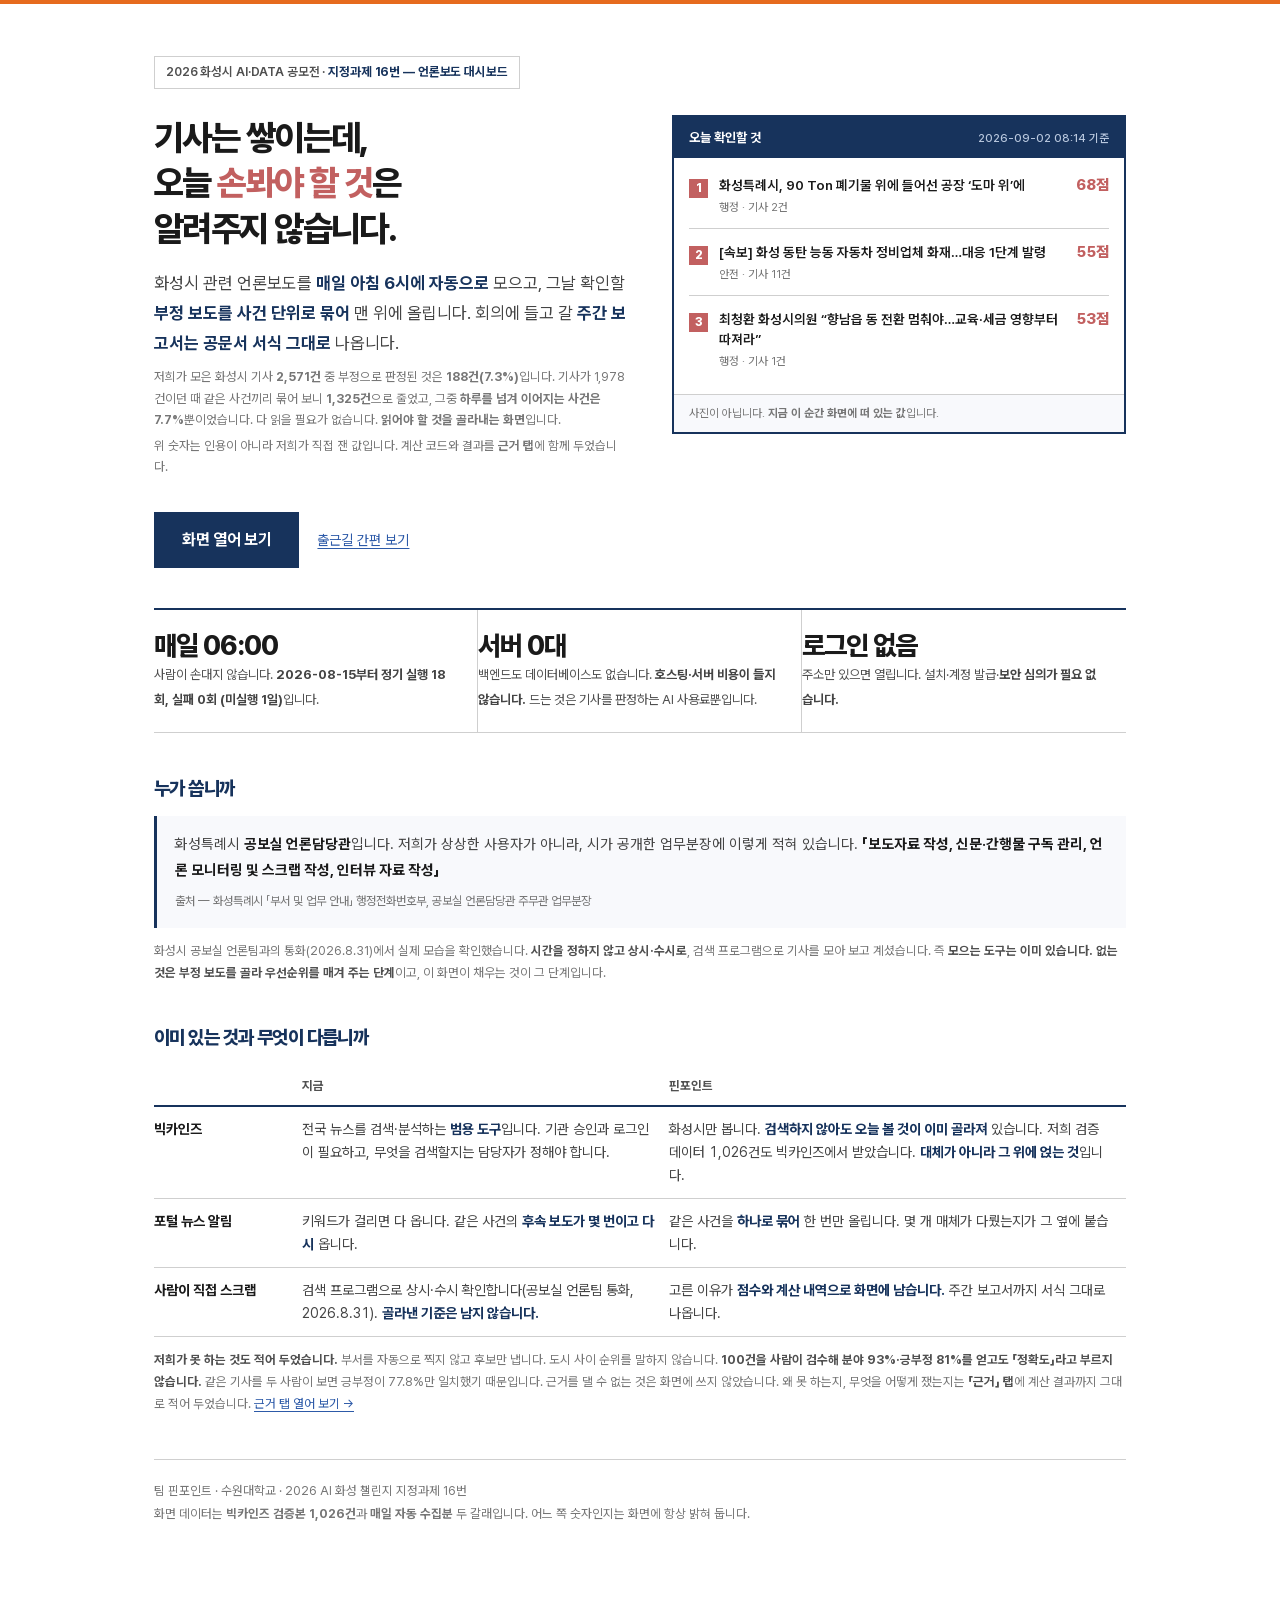
==== index.html @ 08a48162 "근거 탭 색 절에서 2차 심사 발언 인용을 뺌 — 본선 심사위원은 그 자리에 없었다 Co-Authored-By: Claude Fable 5 <noreply@anthropic.com" ====
<!DOCTYPE html>
<!-- 핀포인트 — 화성시 언론보도 대시보드: news_data.json(실데이터)을 불러와 통계 카드·차트 3종·키워드 TOP8·기간/분야 필터·검색·더보기 목록을 제공 -->
<html lang="ko">
<head>
<meta charset="UTF-8">
<meta name="viewport" content="width=device-width, initial-scale=1.0">
<meta name="description" content="화성시 관련 언론보도를 기사 제목 기준으로 AI가 분류·정리해 주요 이슈와 부정 보도 흐름을 보여주는 정책 모니터링 대시보드입니다.">
<meta property="og:type" content="website">
<meta property="og:title" content="핀포인트 — 화성시 언론보도 대시보드">
<meta property="og:description" content="화성시 언론보도를 제목 기준 AI 분류로 정리해 주요 이슈와 부정 보도 흐름을 한눈에.">
<meta property="og:locale" content="ko_KR">
<link rel="icon" href="data:image/svg+xml,%3Csvg xmlns=%27http://www.w3.org/2000/svg%27 viewBox=%270 0 100 100%27%3E%3Ctext y=%27.9em%27 font-size=%2790%27%3E%F0%9F%93%8D%3C/text%3E%3C/svg%3E">
<title>핀포인트 — 화성시 언론보도 대시보드</title>
<link rel="stylesheet" href="pretendard.min.css">
<link rel="stylesheet" href="flatpickr.min.css">
<script src="chart.umd.min.js"></script>
<script src="flatpickr.min.js"></script>
<script src="flatpickr-ko.js"></script>
<style>
  :root {
    --bg: #F4F5F6;
    --text: #1a1a1a;
    --surface: #ffffff;
    --border: #e3e8f0;
    --title: #17335c;
    --accent: #2d5aa8;
    --accent-bg: #eef3fb;
    --accent-hover: #dce7f7;
    --muted: #7a8599;
    --muted2: #9aa4b5;
    --chip-text: #4a5568;
    --chip-active-bg: #17335c;
    --summary-bg: #f8f9fc;
    --summary-text: #4a5568;
    --input-border: #d5dce8;
    --neu-bg: #EDEEF0;
    --neu-text: #6C7075;
    --pos-bg: #D3E1F2;
    --pos-text: #21507F;
    --neg: #C26060;
    --article-title: #000000;
    --stat-value: #17335c;
    --kw-color: #17335c;
    --heat0: #EFF0F1;
    --heat1: #E7C9C9;
    --heat2: #D79E9E;
    --heat3: #C26060;
    --heat4: #9E4141;
    --band-pos: #7FA5D0;
    --band-neu: #C9CDD2;
    --heat-late: #B9846F;
    --badge-bg: #E7ECF3;
    --badge-color: #17335c;
    --cat-bg: #EDEFF2;
    --cat-color: #3A4453;
    --ai-color: #17335c;
  }
  body.dark .article .senti { font-weight: 500; }
  body.dark {
    --bg: #1a1a1a;
    --text: #e4e4e4;
    --surface: #262626;
    --border: #333333;
    --title: #c8c8c8;
    --accent: #6b9de8;
    --accent-bg: #1a2540;
    --accent-hover: #1e2d4d;
    --muted: #888888;
    --muted2: #888888;
    --chip-text: #a0a0a0;
    --chip-active-bg: #4E6C90;
    --summary-bg: #161616;
    --summary-text: #a8a8a8;
    --input-border: #333333;
    --neu-bg: #4A4E52;
    --neu-text: #D6D9DC;
    --pos-bg: #3E6089;
    --pos-text: #e2e2e2;
    --neg: #A85F5F;
    --article-title: #b8b8b8;
    --heat0: #2F3236;
    --heat1: #5A3A3A;
    --heat2: #7A4A4A;
    --heat3: #915454;
    --heat4: #B06666;
    --band-pos: #4E6C90;
    --band-neu: #3F444A;
    --heat-late: #8A6355;
    --stat-value: #e4e4e4;
    --kw-color: #9DB8DD;
    --badge-bg: #2B3A4E;
    --badge-color: #d4d4d4;
    --cat-bg: #333A44;
    --cat-color: #d4d4d4;
    --ai-color: #9DB8DD;
  }

  * { margin: 0; padding: 0; box-sizing: border-box; }
  body { font-family: 'Pretendard', 'Malgun Gothic', sans-serif; background: var(--bg); color: var(--text); }

  header { background: var(--surface); border-bottom: 1px solid var(--border); padding: 14px 24px; display: flex; align-items: center; gap: 12px; flex-wrap: wrap; }
  header h1 { font-size: 18px; color: var(--title); }
  header h1 .pin { color: #e5484d; }
  header .badge { font-size: 11px; background: var(--badge-bg); color: var(--badge-color); padding: 3px 10px; border-radius: 999px; font-weight: 600; }
  header .period { font-size: 12px; color: var(--muted); }

  .wrap { max-width: 1100px; margin: 0 auto; padding: 20px 16px 40px; }

  .period-bar { display: flex; gap: 8px; align-items: flex-start; margin-bottom: 14px; }
  .period-bar .label { font-size: 14px; color: var(--muted); font-weight: 600; padding-top: 7px; }
  .date-range-wrap { display: none; align-items: center; gap: 6px; }
  .date-input { padding: 5px 10px; border: 1px solid var(--input-border); border-radius: 3px; font-size: 12px; background: var(--surface); color: var(--text); outline: none; cursor: pointer; }
  .date-input:focus { border-color: var(--accent); }
  .date-sep { font-size: 12px; color: var(--muted); }
  .period-chips-col { display: flex; flex-direction: column; gap: 6px; }
  .period-chips-row { display: flex; gap: 8px; align-items: center; flex-wrap: wrap; }
  .data-range-note { font-size: 13px; color: var(--muted); margin-bottom: 8px; }
  .data-range-note strong { color: var(--text); font-weight: 700; font-size: 14px; }

  .stats { display: grid; grid-template-columns: repeat(4, 1fr); gap: 12px; margin-bottom: 16px; }
  .stat { background: var(--surface); border: 1px solid var(--border); border-radius: 3px; padding: 14px 16px; }
  /* 기사 수가 매일 늘어난다. 고정폭이 아니면 값이 바뀔 때마다 자리가 미세하게 흔들린다. */
  .stat .value, .todo-score, .count, .todo-meta, .article .date, .kwbar-row,
  .today-time, .ai-brief-time, .mnav .lb, .trust-item {
    font-variant-numeric: tabular-nums; font-feature-settings: "tnum" 1; }
  .stat .label { font-size: 13px; color: var(--muted); margin-bottom: 4px; font-weight: 700; }
  /* 한글 글리프는 줄 상자 안에서 위쪽에 앉는다. 상자를 글자 크기에 맞추고
     아래로 조금 내려 눈에 가운데로 보이게 한다. */
  /* 숫자(34px)와 글자(30px)가 섞여 있어도 아래 줄이 같은 높이에 오도록
     값이 놓이는 자리의 높이를 고정하고 그 안에서 가운데에 둔다. */
  .stat .value { font-size: 34px; font-weight: 800; color: var(--stat-value); letter-spacing: -0.02em;
    line-height: 1; height: 42px; display: flex; align-items: center; }
  /* 글자 값은 숫자보다 조금 작게 둔다. 가장 긴 이름("문화·관광")이 좁은 화면에서 넘치지 않는 최대가 30px이다. */
  .stat .value.word { font-size: 30px; white-space: nowrap; }
  .stat .value.neg { color: var(--neg); }
  .stat .sub { font-size: 12px; color: var(--muted2); margin-top: 2px; }

  /* 두 칸으로 두면 차트가 넓어지고, 카드가 억지로 늘어나 생기던 빈 공간도 줄어든다. */
  .charts { display: grid; grid-template-columns: 1.35fr 1fr; gap: 12px; margin-bottom: 16px; }
  /* 분야별 부정 보도 흐름 — 한 화면에서 분야끼리 견주려고 격자로 그린다.
     선으로 그리면 부정이 0인 주가 많은 분야는 바닥에 붙은 직선이 되어 읽히지 않는다. */
  .heat-head { display: flex; align-items: baseline; gap: 10px; flex-wrap: wrap; margin-bottom: 11px; }
  .heat-sub { font-size: 11.5px; color: var(--muted); }
  .heat-wrap { overflow-x: auto; }
  .heat { display: table; border-spacing: 2px; min-width: 100%; }
  .heat .hr { display: table-row; }
  .heat .hc { display: table-cell; vertical-align: middle; }
  .heat .hname { width: 62px; font-size: 12px; font-weight: 700; color: var(--article-title);
    white-space: nowrap; padding-right: 4px; }
  .heat .hcell { width: 23px; height: 22px; border-radius: 3px; background: var(--heat0);
    text-align: center; font-size: 10px; font-weight: 700; color: #fff; line-height: 22px; }
  .heat .hcell.zero { background: var(--heat0); opacity: .55; }
  /* 오른쪽 숫자가 어느 구간을 말하는지 보이도록 최근 4주에 테두리를 준다 */
  .heat .hcell.late { box-shadow: inset 0 0 0 1.5px var(--heat-late); }
  .heat .hwk { font-size: 9.5px; color: var(--muted2); text-align: center; height: 15px; line-height: 15px;
    white-space: nowrap; }
  .heat .hwk.late { color: var(--neg); font-weight: 700; }
  /* 다른 시와 견주기 — 우리 시를 진하게, 나머지는 물러나게 */
  .bench .brow { display: flex; align-items: center; gap: 10px; padding: 6px 8px;
    border-radius: 2px; }
  .bench .bname { width: 56px; flex-shrink: 0; font-size: 12.5px; color: var(--muted);
    white-space: nowrap; }
  .bench .btrack { position: relative; flex: 1; min-width: 0; height: 17px; border-radius: 999px;
    background: var(--summary-bg); border: 1px solid var(--border); overflow: hidden; }
  /* span은 인라인이라 폭을 무시한다. 반드시 블록으로 둬야 막대가 그려진다. */
  /* 참값이 있을 만한 범위. 매일 갱신하면 값이 튀는데 그 폭을 감추지 않고 그린다.
     통계 그림에서 쓰는 오차 막대 방식이다. 값은 막대로, 범위는 가로선과 양끝 눈금으로. */
  .bench .bci { position: absolute; top: 50%; height: 1.5px; z-index: 2;
    background: var(--title); opacity: .55; transform: translateY(-50%); }
  .bench .bci::before, .bench .bci::after {
    content: ""; position: absolute; top: -4px; width: 1.5px; height: 9px;
    background: var(--title); opacity: 1;
  }
  .bench .bci::before { left: 0; }
  .bench .bci::after { right: 0; }
  .bench .brow.us .bci { background: var(--title); opacity: .7; }
  .bench .bfill { display: block; height: 100%; min-width: 3px; position: relative;
    background: var(--band-neu); border-radius: 999px; }
  .bench .bval { width: 78px; flex-shrink: 0; text-align: right; font-size: 12.5px;
    color: var(--muted); font-variant-numeric: tabular-nums; }
  .bench .bval b { font-size: 15px; color: var(--article-title); }
  .bench .bnum { font-size: 11px; color: var(--muted2); }

  .bench .brow.us { background: var(--summary-bg); }
  .bench .brow.us .bname { color: var(--article-title); font-weight: 800; }
  .bench .brow.us .bval b { font-size: 16px; }
  .bench .brow.us.good .btrack { border-color: var(--chip-active-bg); }
  .bench .brow.us.bad .btrack { border-color: var(--neg); }
  /* 좋고 나쁨은 색이 스스로 정한다. 평균보다 낮으면 남색, 높으면 붉게. */
  .bench .brow.us.good .bfill { background: var(--chip-active-bg); }
  .bench .brow.us.good .bval b { color: var(--chip-active-bg); }
  .bench .brow.us.bad .bfill { background: var(--neg); }
  .bench .brow.us.bad .bval b { color: var(--neg); }

  /* 나머지 시 평균 — 어디에 서 있는지 한눈에 보이게 */
  .bench .avgline { position: absolute; top: -3px; bottom: -3px; width: 0;
    border-left: 1.5px dashed var(--muted2); }
  .bench .avgnote { display: flex; align-items: center; gap: 6px; margin-top: 8px;
    font-size: 11px; color: var(--muted2); }
  .bench .avgnote i { width: 15px; border-top: 1.5px dashed var(--muted2); display: inline-block; }


  .report-btn { border: 1px solid var(--border); background: var(--surface);
    color: var(--muted); cursor: pointer; text-decoration: none; }
  .report-btn:hover { border-color: var(--chip-active-bg); color: var(--article-title); }

  .heat .hbar { padding-left: 12px; width: 74px; }
  .heat .hbar .bt { height: 9px; border-radius: 999px; background: var(--summary-bg);
    border: 1px solid var(--border); overflow: hidden; }
  .heat .hbar .bf { height: 100%; background: var(--neg); }
  .heat .hnum { padding-left: 7px; white-space: nowrap; font-size: 12px; font-weight: 800;
    color: var(--article-title); }
  .heat .htrend { padding-left: 8px; white-space: nowrap; font-size: 11px; color: var(--muted); }
  .heat .htrend .up { color: var(--neg); font-weight: 700; }
  .heat .htrend .down { color: var(--chip-active-bg); font-weight: 700; }
  .heat .hr.top .hname { color: var(--neg); }
  /* 이미 카드 안이라 띠가 없어도 구분된다. 강조는 아껴 써야 강조로 읽힌다. */
  .heat-lead { background: var(--summary-bg); border-radius: 3px;
    padding: 9px 13px; margin-bottom: 12px; font-size: 13px; line-height: 1.6; color: var(--summary-text); }
  .heat-lead b { color: var(--neg); font-weight: 800; }
  .heat-scope { display: flex; gap: 5px; margin-left: auto; }
  .heat-nav { display: flex; align-items: center; gap: 8px; margin-bottom: 9px; font-size: 11.5px; color: var(--muted); }
  .heat-nav button { width: 24px; height: 22px; border: 1px solid var(--input-border); border-radius: 2px;
    background: var(--surface); color: var(--cat-color); cursor: pointer; font-size: 11px;
    font-family: inherit; padding: 0; }
  .heat-nav button:disabled { opacity: .35; cursor: default; }
  .heat-nav .lb { font-weight: 700; color: var(--article-title); }
  .heat-lead .ok { color: var(--chip-active-bg); font-weight: 800; }
  .heat-legend { display: flex; align-items: center; gap: 6px; margin-top: 10px; font-size: 11px; color: var(--muted); }
  .heat-legend .lg { width: 18px; height: 13px; border-radius: 3px; }
  @media (max-width: 640px) {
    .heat .hname { width: 54px; font-size: 11.5px; }
    .heat .hcell { width: 18px; height: 19px; line-height: 19px; }
    /* 좁은 화면에서는 표가 눌려 막대가 3px로 짜부라진다.
       옆의 "36건 · 25건 늘어남"이 같은 정보를 이미 말하므로 막대를 뺀다. */
    .heat .hbar { display: none; }
    .heat .hnum { padding-left: 10px; }
  }
  .card { background: var(--surface); border: 1px solid var(--border); border-radius: 3px; padding: 14px 16px; }
  .card h3 { font-size: 15px; color: var(--article-title); margin-bottom: 10px; font-weight: 600; }
  .chart-box { position: relative; height: 180px; }
  /* 카드 높이가 서로 맞춰지면서 남는 공간이 생긴다. 차트가 그 공간을 채우게 한다. */
  .charts > .card { display: flex; flex-direction: column; }
  /* 높이를 auto+flex로 두면 캔버스가 자기 높이로 카드를 다시 밀어올려,
     각주를 여닫을 때마다 차트가 조금씩 자라는 되먹임이 생겼다. 높이를 못박아 고리를 끊는다. */
  .charts > .card .chart-box { flex: none; height: 240px; }
  /* 두 출처를 섞어 보여주지 않기 위한 안내와 전환 버튼 */
  .chart-note { margin-top: 9px; font-size: 11.5px; line-height: 1.5; color: var(--muted); }
  /* 그래프를 보면서 바로 분야를 고를 수 있어야 한다.
     맨 아래 필터까지 내려갔다 올라오는 왕복을 없앤다. */
  .cat-pick { display: flex; gap: 5px; flex-wrap: wrap; margin-top: 11px; }
  .cat-pick span { font-size: 11.5px; font-weight: 600; padding: 4px 10px; border-radius: 999px;
    cursor: pointer; background: var(--cat-bg); color: var(--cat-color); }
  .cat-pick span:hover { filter: brightness(.96); }
  .cat-pick span.on { background: var(--chip-active-bg); color: #fff; }
  @media (max-width: 640px) { .cat-pick span { padding: 8px 13px; font-size: 12.5px; } }
  .src-user { opacity: .92; }
  /* 출근길에 휴대폰으로 3건만 보는 화면으로 넘어가는 링크 */
  .simple-link { font-size: 12.5px; font-weight: 600; color: var(--chip-text);
    background: var(--surface); border: 1px solid var(--input-border); border-radius: 3px;
    padding: 6px 11px; text-decoration: none; margin-right: 7px; white-space: nowrap; }
  .simple-link:hover { background: var(--accent-bg); }
  .chart-head { display: flex; align-items: center; gap: 8px; margin-bottom: 10px; }
  .scope { margin-left: auto; display: flex; gap: 4px; }
  .scope-btn { font-size: 11px; padding: 3px 9px; border-radius: 999px; cursor: pointer;
    border: 1px solid var(--border); background: none; color: var(--muted); font-weight: 600; }
  .scope-btn:hover { background: var(--summary-bg); }
  .scope-btn.on { background: var(--chip-active-bg); color: #fff; border-color: var(--chip-active-bg); }

  .keywords { margin-bottom: 16px; }
  .kw-list { display: flex; gap: 8px; flex-wrap: wrap; }
  .kw { background: var(--cat-bg); color: var(--cat-color); font-size: 12px; padding: 4px 12px; border-radius: 999px; font-weight: 600; cursor: pointer; }
  .kw:hover { background: var(--accent-hover); }
  .kw b { color: var(--cat-color); }
  .kw.on { background: var(--chip-active-bg); color: #fff; }
  .kw.on b { color: #fff; }

  /* 키워드 상세 — 클릭한 키워드의 추이·해설·분포를 펼쳐 보여준다 */
  .kwpanel { margin-top: 14px; border-top: 1px solid var(--border); padding-top: 14px; }
  .kwpanel-head { display: flex; align-items: baseline; gap: 10px; flex-wrap: wrap; margin-bottom: 10px; }
  .kwpanel-title { font-size: 16px; font-weight: 800; color: var(--stat-value); }
  .kwpanel-meta { font-size: 12px; color: var(--muted); }
  .kwpanel-close { margin-left: auto; font-size: 12px; color: var(--muted); cursor: pointer;
    border: 1px solid var(--border); border-radius: 3px; padding: 3px 10px; background: none; }
  .kwpanel-close:hover { background: var(--summary-bg); }
  .kwpanel-note { background: var(--summary-bg); border-left: 3px solid var(--chip-active-bg);
    border-radius: 3px; padding: 10px 13px; font-size: 13.5px; line-height: 1.6;
    color: var(--article-title); margin-bottom: 12px; }
  .kwpanel-note b { color: var(--stat-value); font-weight: 800; }
  .kwpanel-note .warn { color: var(--neg); font-weight: 800; }
  .kwpanel-note .src { display: block; margin-top: 5px; font-size: 11px; color: var(--muted2); font-weight: 400; }
  .kwpanel-note .tagline { display: inline-block; background: var(--chip-active-bg); color: #fff;
    font-size: 10.5px; font-weight: 700; padding: 2px 8px; border-radius: 999px; margin-bottom: 6px; }
  .kwpanel-grid { display: grid; grid-template-columns: 1fr 210px; gap: 14px; align-items: start; }
  @media (max-width: 720px) { .kwpanel-grid { grid-template-columns: 1fr; } }
  .kwpanel-chart { height: 150px; }
  /* 데이터가 쌓일수록 일별 막대가 길어져 추이를 읽기 어렵다. 달 단위로 끊어 본다. */
  .mnav { display: flex; align-items: center; justify-content: center; gap: 10px; margin-bottom: 4px; }
  .mnav button { border: 1px solid var(--input-border); background: var(--surface);
    color: var(--chip-text); font-family: inherit; font-size: 13px; line-height: 1;
    width: 26px; height: 24px; border-radius: 2px; cursor: pointer; padding: 0; }
  .mnav button:hover:not(:disabled) { background: var(--accent-bg); }
  .mnav button:disabled { opacity: .3; cursor: default; }
  .mnav .lb { font-size: 12.5px; font-weight: 700; color: var(--cat-color); min-width: 84px; text-align: center; }
  .mnav .all { font-size: 11.5px; color: var(--muted2); font-weight: 500; }
  .kwbar { display: flex; flex-direction: column; gap: 7px; }
  .kwbar-row { font-size: 12px; color: var(--muted); }
  .kwbar-track { height: 8px; border-radius: 2px; background: var(--summary-bg); margin-top: 4px; overflow: hidden; }
  .kwbar-fill { height: 100%; border-radius: 2px; }

  /* 오늘 확인할 것 — 담당자가 화면을 열자마자 보는 자리 */
  .today { background: var(--surface); border: 1px solid var(--border);
    border-left: 5px solid var(--neg); border-radius: 3px; padding: 15px 18px 16px; margin-bottom: 16px; }
  .today-head { display: flex; align-items: baseline; gap: 9px; flex-wrap: wrap; margin-bottom: 11px; }
  .today-title { font-size: 16px; font-weight: 800; color: var(--article-title); }
  .today-sub { font-size: 12px; color: var(--muted); }
  .today-time { margin-left: auto; font-size: 11px; color: var(--muted2); }

  .surge { background: #FDF3F3; border: 1px solid #EBC9C9; border-radius: 3px;
    padding: 9px 13px; margin-bottom: 11px; font-size: 13px; line-height: 1.6; color: #6E2B2B; }
  body.dark .surge { background: #3A2222; border-color: #5A3636; color: #E8C4C4; }
  .surge b { color: var(--neg); font-weight: 800; }

  .todo { display: flex; gap: 11px; align-items: flex-start; padding: 10px 0;
    border-bottom: 1px solid var(--border); cursor: pointer; }
  .todo:last-child { border-bottom: none; }
  .todo:hover { background: var(--summary-bg); }
  .todo-rank { width: 22px; height: 22px; border-radius: 50%; background: var(--neg); color: #fff;
    font-size: 11.5px; font-weight: 800; display: flex; align-items: center; justify-content: center; flex-shrink: 0; margin-top: 2px; }
  .todo-body { flex: 1; min-width: 0; }
  .todo-label { font-size: 14px; font-weight: 700; color: var(--article-title); line-height: 1.45; }
  .todo-meta { display: flex; gap: 10px; flex-wrap: wrap; margin-top: 5px; font-size: 11.5px; color: var(--muted); }
  .todo-state { font-weight: 800; padding: 1px 8px; border-radius: 999px; font-size: 11px; }
  /* 상태 배지는 두 화면이 같은 색을 쓴다. 간편 화면(m.html)의 값과 같다. */
  .st-확산중, .st-신규, .st-진행중, .st-장기, .st-종결 { background: #E7ECF3; color: #17335c; }
  body.dark .st-확산중, body.dark .st-신규, body.dark .st-진행중,
  body.dark .st-장기, body.dark .st-종결 { background: #2B3646; color: #B4C4D8; }
  .todo-score { margin-left: auto; font-size: 12px; font-weight: 800; color: var(--neg); white-space: nowrap; }
  /* 동점은 같은 번호로 이미 드러난다. 색까지 다르게 할 필요가 없고 간편 화면과도 맞춘다. */
  .todo-rank.tie { background: var(--neg); }
  .score-help { margin-top: 10px; font-size: 11.5px; line-height: 1.6; color: var(--muted); }
  .score-help b { color: var(--article-title); font-weight: 700; }
  .todo-score { cursor: pointer; }
  .sw-q { display: inline-block; width: 13px; height: 13px; line-height: 13px; text-align: center;
    border-radius: 50%; background: var(--summary-bg); border: 1px solid var(--border);
    color: var(--muted); font-size: 9px; font-weight: 700; vertical-align: 1px; }
  .todo-score:hover .sw-q { background: var(--neg); border-color: var(--neg); color: #fff; }
  /* 긴 각주는 결론 한 줄만 보이고 이유는 접는다. 고지는 지우지 않되 화면을 덮지 않게 한다. */
  .note-fold { margin-top: 6px; }
  .note-fold > summary { cursor: pointer; font-weight: 700; font-size: 12px;
    color: var(--muted2); user-select: none; }
  .note-fold > summary:hover { color: var(--title); }
  /* 근거·검증은 기본으로 접어 둔다. 사용자는 합계까지만 보면 되고, 심사·확인은 펼치면 된다. */
  .sw-fold { margin-top: 8px; }
  .sw-fold > summary { cursor: pointer; font-size: 12px; font-weight: 700;
    color: var(--muted); padding: 4px 0; user-select: none; }
  .sw-fold > summary:hover { color: var(--title); }
  .score-why { margin-top: 9px; padding: 9px 12px; background: var(--summary-bg);
    border: 1px solid var(--border); border-radius: 3px; }
  .sw-row { display: flex; align-items: baseline; gap: 9px; padding: 3px 0; font-size: 11.5px; }
  .sw-n { width: 52px; flex-shrink: 0; font-weight: 700; color: var(--article-title); }
  .sw-w { flex: 1; color: var(--muted); }
  .sw-v { font-weight: 800; color: var(--stat-value); font-variant-numeric: tabular-nums; }
  .sw-tot { border-top: 1px solid var(--border); margin-top: 4px; padding-top: 6px; }
  .sw-tot .sw-v { color: var(--neg); font-size: 13px; }
  .todo-tie { margin-top: 8px; font-size: 11.5px; color: var(--muted); }
  .todo-tie b { color: var(--text); font-weight: 700; }
  .todo-detail { margin-top: 9px; padding-top: 9px; border-top: 1px dashed var(--border); }
  .todo-arts { display: flex; flex-direction: column; gap: 4px; }
  .todo-art { font-size: 12.5px; line-height: 1.5; color: var(--summary-text); }
  .todo-art .d { color: var(--muted2); margin-right: 7px; }

  /* 운영 기록·검수 정확도 — 화면에 근거를 밝힌다 */
  .trust { display: flex; gap: 9px; flex-wrap: wrap; margin-top: 12px; }
  .trust-item { background: var(--summary-bg); border: 1px solid var(--border); border-radius: 3px;
    padding: 6px 12px; font-size: 11.5px; color: var(--summary-text); }
  .trust-item b { color: var(--stat-value); font-weight: 800; }
  .todo-label .todo-open { color: inherit; text-decoration: none; }
  .todo-label .todo-open:hover { text-decoration: underline; }
  .todo-label .ext { font-size: 11px; color: var(--muted2); font-weight: 500; margin-left: 6px; }
  .todo-more { font-size: 11px; color: var(--muted2); font-weight: 500; margin-left: 6px; }

  /* 주목 이슈 — 같은 사건을 여러 매체가 보도한 것을 하나로 묶어 보여준다 */
  /* 탭 — 목적이 다른 화면을 한 줄로 세워두면 담당자가 길을 잃는다.
     탭 이름은 기능이 아니라 질문에 대한 답으로 짓는다. DESIGN.md 2절. */
  .tabs { display: flex; gap: 2px; margin: 0 0 14px; border-bottom: 2px solid var(--border);
    overflow-x: auto; scrollbar-width: none; }
  .tabs::-webkit-scrollbar { display: none; }
  .tab { flex-shrink: 0; padding: 11px 17px 10px; font-size: 14.5px; font-weight: 700;
    color: var(--muted); background: none; border: none; border-bottom: 3px solid transparent;
    margin-bottom: -2px; cursor: pointer; white-space: nowrap; font-family: inherit;
    display: flex; align-items: center; gap: 6px; }
  .tab:hover { color: var(--title); }
  /* 지금 어느 탭인지 한눈에 보여야 한다. 밑줄만으로는 약하다는 지적을 받았다.
     옅은 바탕을 깔고 밑줄을 굵혀 두 가지로 표시한다. */
  .tab.on { color: var(--chip-active-bg); border-bottom-color: var(--chip-active-bg);
    border-bottom-width: 4px; background: var(--accent-bg); }
  .tab .tab-q { font-size: 11.5px; font-weight: 400; color: var(--muted2); }
  .tab.on .tab-q { color: var(--chip-active-bg); opacity: .8; }
  .tab-alert { display: inline-block; min-width: 17px; height: 17px; line-height: 17px;
    padding: 0 5px; border-radius: 999px; background: var(--neg); color: #fff;
    font-size: 11px; font-weight: 800; text-align: center; }
  .tabpanel { display: none; }
  .tabpanel.on { display: block; }
  @media (max-width: 640px) {
    .tab { padding: 10px 12px 9px; font-size: 13.5px; }
    .tab .tab-q { display: none; }
  }

  /* 보고서 탭 — 심사에서 가장 칭찬받은 기능이 날짜 선택 옆에 숨어 있었다. 자리를 올린다. */
  .rp { background: var(--surface); border: 1px solid var(--border); border-radius: 3px;
    padding: 26px 28px; }
  .rp h3 { margin: 0 0 8px; font-size: 19px; color: var(--title); }
  .rp .rp-lead { font-size: 14.5px; line-height: 1.7; color: var(--summary-text); margin-bottom: 18px; }
  .rp .rp-go { display: inline-flex; align-items: center; gap: 9px; padding: 14px 26px;
    background: var(--chip-active-bg); color: #fff; border-radius: 3px;
    font-size: 16px; font-weight: 800; text-decoration: none; }
  .rp .rp-go:hover { filter: brightness(1.08); }
  .rp-feat { display: flex; gap: 12px; flex-wrap: wrap; margin: 18px 0 0; }
  .rp-feat div { flex: 1 1 190px; background: var(--summary-bg); border: 1px solid var(--border);
    border-radius: 3px; padding: 13px 15px; font-size: 13px; line-height: 1.6; color: var(--summary-text); }
  .rp-feat b { color: var(--title); display: block; margin-bottom: 3px; font-size: 13.5px; }

  /* 대응 연결 — 무엇이 문제인지까지만 보여주고 멈추면 결재가 안 올라간다.
     소관 후보 부서와 대응 상태를 이슈에 붙인다. */
  /* 견주기 — 결론을 맨 위에 두고 근거를 아래로 내린다.
     "우리가 몇 등인가"가 아니라 "어디를 손봐야 하나"를 답하는 화면이다. */
  .bn-head { display: flex; align-items: baseline; gap: 10px; flex-wrap: wrap; margin-bottom: 14px; }
  .bn-act { border-left: 3px solid var(--neg); background: var(--summary-bg);
    padding: 15px 18px; margin-bottom: 20px; }
  .bn-act-t { font-size: 14.5px; font-weight: 800; color: var(--title);
    letter-spacing: -0.02em; margin-bottom: 9px; }
  .bn-act-l { margin: 0; padding-left: 19px; }
  .bn-act-l li { font-size: 13.5px; line-height: 1.7; color: var(--summary-text);
    margin-bottom: 10px; }
  .bn-act-l b { color: var(--title); }
  .bn-act-l b.up { color: var(--neg); }
  .bn-act-d { font-size: 12.5px; color: var(--muted); margin-top: 3px; }
  .bn-act-d b { color: var(--summary-text); }
  .bn-act-p { font-size: 13.5px; line-height: 1.75; color: var(--summary-text); }
  .bn-act-p b { color: var(--title); }
  .bn-act-w { font-size: 12.8px; line-height: 1.75; color: var(--muted);
    margin-top: 10px; padding-top: 10px; border-top: 1px dashed var(--border); }
  .bn-act-w b { color: var(--summary-text); }
  .bn-act-n { font-size: 12px; line-height: 1.65; color: var(--muted2); margin-top: 4px; }
  .bn-act-n b { color: var(--muted); }
  .bn-s { font-size: 11.5px; color: var(--muted2); }

  .bn-sec { margin-bottom: 6px; }
  .bn-t { font-size: 12px; font-weight: 700; letter-spacing: 0.02em;
    color: var(--muted); margin-bottom: 8px; }

  .bn-more { margin-top: 16px; padding-top: 13px; border-top: 1px solid var(--border); }
  .bn-more > summary { font-size: 12.8px; font-weight: 600; color: var(--muted);
    cursor: pointer; list-style: none; }
  .bn-more > summary::-webkit-details-marker { display: none; }
  .bn-more > summary::before { content: "＋ "; color: var(--muted2); }
  .bn-more[open] > summary::before { content: "－ "; }
  .bn-more > summary:hover { color: var(--title); }

  /* 비율을 만든 기사 — 숫자 옆에 실제 기사를 둔다. */
  .bw { margin-top: 16px; padding-top: 15px; border-top: 1px solid var(--border); }
  .bw-h { display: flex; align-items: baseline; gap: 9px; flex-wrap: wrap; margin-bottom: 4px; }
  .bw-t { font-size: 14.5px; font-weight: 800; color: var(--title); }
  .bw-list { display: flex; flex-direction: column; }
  .bw-i { display: flex; align-items: baseline; gap: 9px; flex-wrap: wrap;
    padding: 8px 2px; border-bottom: 1px solid var(--border); font-size: 13px; }
  .bw-i:last-child { border-bottom: none; }
  .bw-d { font-size: 11.5px; color: var(--muted2); flex-shrink: 0; width: 62px; }
  .bw-i a { color: var(--article-title); text-decoration: none; flex: 1 1 260px; line-height: 1.5; }
  .bw-i a:hover { text-decoration: underline; }
  .bw-c { font-size: 11px; font-weight: 700; padding: 2px 8px; border-radius: 999px;
    background: var(--cat-bg); color: var(--cat-color); flex-shrink: 0; }
  .bw-p { font-size: 11px; color: var(--muted); flex-shrink: 0; }

  /* ── 분야 × 시 표 ──────────────────────────────────────
     칸이 잘아 비율이 튄다. 말할 수 있는 칸만 색을 준다. */
  .bmx { margin-top: 20px; }
  .bmx-h { display: flex; align-items: baseline; gap: 9px; flex-wrap: wrap; margin-bottom: 6px; }
  .bmx-t { font-size: 14.5px; font-weight: 800; color: var(--title); }
  .bmx-scroll { overflow-x: auto; margin-top: 8px; }
  .bmx table { border-collapse: collapse; width: 100%; min-width: 560px; }
  .bmx th, .bmx td { padding: 7px 6px; text-align: center; font-size: 12.5px;
    border-bottom: 1px solid var(--border); white-space: nowrap; }
  .bmx thead th { font-size: 12px; font-weight: 700; color: var(--muted);
    border-bottom: 2px solid var(--title); }
  .bmx thead th.us, .bmx td.us { background: var(--summary-bg);
    border-left: 2px solid var(--title); border-right: 2px solid var(--title); }
  .bmx tbody tr:last-child td.us { border-bottom: 2px solid var(--title); }
  .bmx thead th.us { color: var(--title); font-weight: 800; }
  .bmx tbody th { text-align: left; font-weight: 700; color: var(--article-title);
    padding-left: 2px; }
  .bmx td { cursor: pointer; }
  .bmx td:hover { outline: 2px solid var(--title); outline-offset: -2px; }
  .bmx td.on { outline: 2px solid var(--title); outline-offset: -2px; }
  .bmx td.none { color: var(--muted2); cursor: default; }
  .bmx td.none:hover { outline: none; }
  .bmx .v { font-weight: 800; color: var(--article-title); }
  .bmx .n { font-size: 11px; color: var(--muted); margin-left: 3px; }
  .bmx td.thin .v { font-weight: 600; color: var(--muted); }
  .bmx td.hot .v { color: var(--neg); }
  .bmx-legend { font-size: 12px; line-height: 1.7; color: var(--muted2); margin-top: 8px; }
  .bmx-legend b { color: var(--muted); }
  .bmx-lead { font-size: 13.5px; line-height: 1.75; color: var(--summary-text); }
  .bmx-lead b { color: var(--title); }
  .bmx-lead b.up { color: var(--neg); }

  /* 검수 결과 숫자 셋. 세 번째(사람끼리 일치)가 가장 중요해 따로 표시한다. */
  .rv-nums { display: grid; grid-template-columns: repeat(3, 1fr);
    border-top: 2px solid var(--title); border-bottom: 1px solid var(--border);
    margin: 14px 0 16px; }
  .rv-nums > div { padding: 15px 16px 15px 0; border-right: 1px solid var(--border); }
  .rv-nums > div:last-child { border-right: none; }
  .rv-nums > div:last-child .n { color: var(--neg); }
  .rv-nums .n { display: block; font-size: 27px; font-weight: 800;
    color: var(--title); letter-spacing: -0.035em; line-height: 1.15; }
  .rv-nums .k { display: block; font-size: 12.5px; color: var(--muted);
    margin-top: 6px; line-height: 1.55; }
  @media (max-width: 720px) {
    .rv-nums { grid-template-columns: 1fr; }
    .rv-nums > div { border-right: none; border-bottom: 1px solid var(--border); padding: 12px 0; }
    .rv-nums > div:last-child { border-bottom: none; }
  }
  .bmx-gap { border-left: 3px solid var(--muted2); background: var(--summary-bg);
    padding: 10px 13px; margin-top: 12px; font-size: 13px; line-height: 1.75;
    color: var(--summary-text); }
  .bmx-gap b { color: var(--title); }

  /* 대조 추세 — 회차별 이력이 쌓이면 그린다. */
  .bh { margin-top: 16px; padding-top: 15px; border-top: 1px solid var(--border); }
  .bh-h { display: flex; align-items: baseline; gap: 9px; flex-wrap: wrap; margin-bottom: 9px; }
  .bh-t { font-size: 14.5px; font-weight: 800; color: var(--title); }
  .bh-box { height: 190px; }
  .bh-cycle { display: flex; align-items: flex-start; gap: 9px; margin-top: 14px;
    background: var(--summary-bg); border: 1px solid var(--border); border-radius: 3px;
    padding: 12px 15px; font-size: 12.5px; line-height: 1.7; color: var(--summary-text); }
  .bh-cycle b { color: var(--title); }
  .bh-cycle .ic { flex-shrink: 0; font-size: 15px; line-height: 1.4; }

  /* 머신러닝 점검 — 수치는 ml_report.json 에서 읽어 그린다. */
  .ml-kpi { display: grid; grid-template-columns: repeat(auto-fit, minmax(150px, 1fr));
    gap: 11px; margin-bottom: 18px; }
  .ml-kpi > div { background: var(--summary-bg); border: 1px solid var(--border);
    border-radius: 3px; padding: 13px 15px; }
  .ml-kpi .k { font-size: 11.5px; color: var(--muted); margin-bottom: 5px; }
  .ml-kpi .v { font-size: 24px; font-weight: 800; color: var(--title); line-height: 1.15; }
  .ml-kpi .v.warn { color: var(--neg); }
  .ml-kpi .s { font-size: 11.5px; color: var(--muted2); margin-top: 4px; line-height: 1.5; }
  .ml-tb { width: 100%; border-collapse: collapse; font-size: 12.8px; margin-bottom: 6px; }
  .ml-tb th { text-align: left; font-size: 11.5px; font-weight: 600; color: var(--muted);
    padding: 6px 8px; border-bottom: 1px solid var(--border); }
  .ml-tb td { padding: 7px 8px; border-bottom: 1px solid var(--border); color: var(--summary-text); }
  .ml-tb td.n { text-align: right; font-variant-numeric: tabular-nums; }
  .ml-tb tr.best td { background: var(--badge-bg); font-weight: 700; }
  .ml-tb tr.base td { color: var(--muted); }
  .ml-h { font-size: 13.5px; font-weight: 800; color: var(--title); margin: 18px 0 7px; }
  .ml-p { font-size: 12.8px; line-height: 1.75; color: var(--summary-text); margin-bottom: 4px; }
  .ml-p b { color: var(--title); }
  .ml-warn { background: #FDF4F4; border: 1px solid #E8C9C9; border-radius: 3px;
    padding: 13px 16px; font-size: 12.8px; line-height: 1.75; color: var(--summary-text); }
  .ml-warn b { color: var(--neg); }
  body.dark .ml-warn { background: #2A1F1F; border-color: #5A3A3A; }
  .ml-bar { display: flex; height: 9px; border-radius: 999px; overflow: hidden;
    background: var(--neu-bg); margin-top: 5px; }
  .ml-bar i { display: block; height: 100%; background: var(--chip-active-bg); }

  /* 대조 값을 어디에 쓰는지 — "어디에 쓸 건데"라는 물음에 화면이 직접 답한다. */
  .bu { margin-top: 16px; padding-top: 15px; border-top: 1px solid var(--border); }
  .bu-t { font-size: 14.5px; font-weight: 800; color: var(--title); margin-bottom: 11px; }
  .bu-g { display: grid; grid-template-columns: repeat(auto-fit, minmax(280px, 1fr)); gap: 14px; }
  .bu-g > div { background: var(--summary-bg); border: 1px solid var(--border);
    border-radius: 3px; padding: 13px 16px; }
  .bu-g b { display: block; font-size: 13px; color: var(--title); margin-bottom: 6px; }
  .bu-g ul { margin: 0; padding-left: 17px; }
  .bu-g li { font-size: 12.8px; line-height: 1.7; color: var(--summary-text); margin-bottom: 5px; }
  .bu-g li b { display: inline; margin: 0; font-size: inherit; }
  .bu-n { font-size: 12.5px; line-height: 1.7; color: var(--muted); margin-top: 11px; }
  .bu-n b { color: var(--summary-text); }
  .bu-tb { width: 100%; border-collapse: collapse; font-size: 13px; }
  .bu-tb th { text-align: left; font-size: 11.5px; font-weight: 600; color: var(--muted);
    padding: 5px 8px; border-bottom: 1px solid var(--border); }
  .bu-tb td { padding: 7px 8px; border-bottom: 1px solid var(--border); color: var(--summary-text); }
  .bu-tb .bu-up { color: var(--neg); font-weight: 800; }
  .bu-s { font-size: 11.5px; color: var(--muted2); }

  /* 주간 시세판 — 저번 주 대비 이번 주를 분야별로 한 줄에 놓는다. */
  .wk { display: grid; grid-template-columns: repeat(auto-fit, minmax(126px, 1fr)); gap: 9px; }
  .wk-c { background: var(--summary-bg); border: 1px solid var(--border); border-radius: 3px;
    padding: 11px 13px; }
  .wk-c.up { border-color: #E0BFBF; background: #FDF4F4; }
  .wk-c.down { border-color: #C2CFDD; background: #F2F5F9; }
  .wk-n { font-size: 12.5px; font-weight: 700; color: var(--muted); margin-bottom: 5px; }
  .wk-v { font-size: 23px; font-weight: 800; color: var(--title); line-height: 1.15; }
  .wk-v span { font-size: 12px; font-weight: 600; color: var(--muted2); margin-left: 2px; }
  .wk-d { font-size: 12.5px; font-weight: 800; margin-top: 4px; }
  .wk-d.up { color: var(--neg); }
  .wk-d.down { color: var(--chip-active-bg); }
  .wk-d.same { color: var(--muted2); font-weight: 600; }
  .wk-head { display: flex; align-items: baseline; gap: 9px; flex-wrap: wrap; margin-bottom: 4px; }
  .wk-warn { font-size: 12.5px; line-height: 1.65; color: var(--summary-text);
    background: var(--summary-bg); border-left: 3px solid var(--neg);
    border-radius: 0 2px 2px 0; padding: 10px 13px; margin-bottom: 12px; }
  .wk-warn b { color: var(--title); }
  body.dark .wk-c.up { border-color: #5A3A3A; background: #2A1F1F; }
  body.dark .wk-c.down { border-color: #33445A; background: #1B2129; }

  /* 근거 탭 — "왜 이렇게 만들었나"를 한자리에 모은다.
     기능 설명이 아니라 판단의 사슬을 적는다. */
  .wy { background: var(--surface); border: 1px solid var(--border); border-radius: 3px;
    padding: 24px 28px; margin-bottom: 16px; }
  .wy h3 { margin: 0 0 4px; font-size: 18px; color: var(--title); }
  .wy .wy-sub { font-size: 13px; color: var(--muted); margin-bottom: 18px; }
  .wy-chain { display: flex; flex-direction: column; gap: 14px; }
  .wy-step { display: grid; grid-template-columns: 26px 1fr; gap: 13px; align-items: start; }
  .wy-num { width: 26px; height: 26px; border-radius: 999px; background: var(--chip-active-bg);
    color: #fff; font-size: 13px; font-weight: 800; display: flex; align-items: center;
    justify-content: center; margin-top: 1px; }
  .wy-q { font-size: 14.5px; font-weight: 800; color: var(--title); margin-bottom: 5px; }
  .wy-a { font-size: 13.5px; line-height: 1.75; color: var(--summary-text); }
  .wy-a b { color: var(--title); }
  .wy-src { display: inline-block; font-size: 11.5px; color: var(--muted2); margin-left: 2px; }
  .wy-not { display: grid; grid-template-columns: repeat(auto-fit, minmax(230px, 1fr)); gap: 12px; }
  .wy-not div { background: var(--summary-bg); border: 1px solid var(--border);
    border-radius: 3px; padding: 13px 15px; font-size: 12.8px; line-height: 1.65;
    color: var(--summary-text); }
  /* 제목 줄만 블록으로 띄운다. 본문 안의 강조까지 걸리면 문장이 토막 난다. */
  .wy-not b { color: var(--title); }
  .wy-not b:first-child { display: block; color: var(--neg); margin-bottom: 4px; font-size: 13px; }
  .wy-cite { font-size: 12.5px; line-height: 1.9; color: var(--summary-text); }
  .wy-cite li { margin-bottom: 3px; }
  .wy-cite em { font-style: normal; color: var(--title); font-weight: 700; }

  /* 담당자 의견 — 쓰는 사람의 말을 듣는 통로를 화면 안에 둔다. */
  .fb { background: var(--accent-bg); border: 1px solid var(--accent-hover);
    border-radius: 3px; padding: 18px 22px; }
  .fb .fb-t { font-size: 15px; font-weight: 800; color: var(--title); margin-bottom: 6px; }
  .fb .fb-d { font-size: 13px; line-height: 1.7; color: var(--summary-text); margin-bottom: 13px; }
  .fb-go { display: inline-flex; align-items: center; gap: 7px; padding: 10px 20px;
    background: var(--accent); color: #fff; border: none; border-radius: 3px;
    font-size: 14px; font-weight: 700; cursor: pointer; font-family: inherit; text-decoration: none; }
  .fb-go:hover { filter: brightness(1.08); }
  .fb-panel { margin-top: 14px; background: var(--surface); border: 1px solid var(--border);
    border-radius: 3px; padding: 15px 17px; }
  .fb-panel .fb-to { font-size: 12.5px; color: var(--muted); margin-bottom: 10px; }
  .fb-panel .fb-to b { color: var(--title); }
  .fb-ways { display: flex; gap: 8px; flex-wrap: wrap; margin-bottom: 12px; }
  .fb-way { display: inline-flex; align-items: center; gap: 6px; padding: 8px 14px;
    border: 1px solid var(--input-border); border-radius: 3px; background: var(--surface);
    color: var(--chip-text); font-size: 13px; font-weight: 600; cursor: pointer;
    text-decoration: none; font-family: inherit; }
  .fb-way:hover { border-color: var(--accent); color: var(--accent); }
  .fb-way.main { background: var(--accent); border-color: var(--accent); color: #fff; }
  .fb-text { width: 100%; min-height: 190px; font-family: inherit; font-size: 12.5px;
    line-height: 1.7; color: var(--summary-text); background: var(--summary-bg);
    border: 1px solid var(--border); border-radius: 3px; padding: 11px 13px; resize: vertical; }
  .fb-done { font-size: 12.5px; color: var(--chip-active-bg); font-weight: 700; margin-top: 8px; }

  /* 언급 추이 — 부정 보도를 세는 것이 목적이 아니라 시 브랜드 이미지 관리가 목적이다. */
  .mn-chips { display: flex; gap: 6px; flex-wrap: wrap; margin: 4px 0 14px; }
  .mn-chips span { font-size: 12.5px; font-weight: 600; padding: 5px 12px; border-radius: 999px;
    background: var(--accent-bg); color: var(--chip-text); cursor: pointer; }
  .mn-chips span:hover { filter: brightness(.96); }
  .mn-chips span.on { background: var(--chip-active-bg); color: #fff; }
  .mn-grid { display: grid; grid-template-columns: 1fr 260px; gap: 20px; align-items: start; }
  @media (max-width: 820px) { .mn-grid { grid-template-columns: 1fr; } }
  .mn-box { height: 210px; }
  .mn-sum { font-size: 13px; line-height: 1.7; color: var(--summary-text); }
  .mn-sum .mn-big { font-size: 27px; font-weight: 800; color: var(--title); line-height: 1.2; }
  .mn-sum .mn-lb { font-size: 12px; color: var(--muted); }
  .mn-bar { display: flex; height: 11px; border-radius: 999px; overflow: hidden; margin: 11px 0 7px; }
  .mn-bar i { display: block; height: 100%; }
  .mn-leg { display: flex; gap: 11px; font-size: 11.5px; color: var(--muted); flex-wrap: wrap; }
  .mn-leg b { color: var(--summary-text); }
  .mn-leg em { font-style: normal; display: inline-block; width: 8px; height: 8px;
    border-radius: 2px; margin-right: 4px; }
  .mn-top { margin-top: 13px; font-size: 12.5px; line-height: 1.65; color: var(--summary-text); }
  .mn-top b { color: var(--title); }

  .sw-basis { margin-top: 9px; padding-top: 9px; border-top: 1px dashed var(--border);
    font-size: 11.5px; line-height: 1.6; color: var(--muted); }
  .sw-basis b { color: var(--summary-text); }
  .sw-basis .sw-cite { color: var(--muted2); }

  .todo-act { display: flex; align-items: center; gap: 7px; flex-wrap: wrap; margin-top: 8px; }
  .todo-dept { font-size: 12px; color: var(--summary-text); background: var(--summary-bg);
    border: 1px solid var(--border); border-radius: 2px; padding: 4px 9px; }
  .todo-dept b { color: var(--title); }
  .todo-dept i { font-style: normal; color: var(--muted2); font-size: 11px; }
  .act-set { display: flex; gap: 3px; }
  .act-btn { font-size: 11.5px; font-weight: 700; padding: 4px 9px; border-radius: 999px;
    border: 1px solid var(--border); background: var(--surface); color: var(--muted);
    cursor: pointer; font-family: inherit; }
  .act-btn:hover { border-color: var(--chip-active-bg); color: var(--chip-active-bg); }
  .act-btn.on { background: var(--chip-active-bg); border-color: var(--chip-active-bg); color: #fff; }
  .act-btn.on.a-none { background: var(--neg); border-color: var(--neg); }
  .act-btn.on.a-done { background: var(--neu-bg); border-color: var(--neu-bg); color: var(--neu-text); }
  .todo-why { margin-top: 9px; padding: 10px 13px; background: var(--summary-bg);
    border-left: 3px solid var(--chip-active-bg); border-radius: 0 2px 2px 0;
    font-size: 13px; line-height: 1.65; color: var(--summary-text); }
  .todo-why b { color: var(--title); }
  /* 대응 검토안. 점수 내역과 같은 자리를 쓰므로 결이 같아야 한다.
     장식을 넣지 않고 왼쪽 항목 이름과 오른쪽 내용으로만 나눈다. */
  .plan-btn { font-size: 11.5px; font-weight: 700; color: var(--title);
    background: none; border: 1px solid var(--input-border); border-radius: 2px;
    padding: 3px 9px; cursor: pointer; }
  .plan-btn:hover { border-color: var(--title); }
  .plan-btn.on { background: var(--title); border-color: var(--title); color: #fff; }
  .plan { margin-top: 9px; padding: 12px 14px; background: var(--summary-bg);
    border: 1px solid var(--border); border-left: 3px solid var(--title); }
  .plan-h { font-size: 13px; font-weight: 800; color: var(--title);
    margin-bottom: 9px; display: flex; align-items: center; gap: 8px; }
  .plan-kind { font-size: 11px; font-weight: 600; color: var(--muted2);
    border: 1px solid var(--border); border-radius: 2px; padding: 1px 6px; }
  /* "AI가 쓰지 않았다"는 긴 설명 대신 딱지 하나로 줄였다. 발표 근거는 하단 각주에 남는다. */
  .plan-tag { font-size: 11px; font-weight: 700; color: var(--title);
    border: 1px solid var(--title); border-radius: 2px; padding: 1px 6px; margin-left: 4px; }
  .plan-chk { display: block; margin-top: 5px; font-size: 12px; color: var(--muted); }
  .plan-chk::before { content: "☑ "; }
  .plan-row { display: grid; grid-template-columns: 78px 1fr; gap: 10px;
    padding: 6px 0; border-top: 1px solid var(--border); font-size: 12.5px; line-height: 1.65; }
  .plan-row:first-of-type { border-top: none; }
  .plan-k { color: var(--muted2); font-weight: 700; font-size: 11.5px; padding-top: 1px; }
  .plan-v { color: var(--summary-text); }
  .plan-v b { color: var(--title); }
  .plan-v i { display: block; font-style: normal; color: var(--muted2);
    font-size: 11px; margin-top: 3px; }
  .plan-ul, .plan-ol { margin: 0; padding-left: 17px; }
  .plan-ol { counter-reset: none; }
  .plan-note { margin-top: 10px; padding-top: 9px; border-top: 1px solid var(--border);
    font-size: 11.5px; color: var(--muted2); line-height: 1.6; }
  .plan-note b { color: var(--title); }
  @media (max-width: 720px) {
    .plan-row { grid-template-columns: 1fr; gap: 2px; }
  }

  .dept-note { font-size: 11.5px; color: var(--muted2); margin-top: 9px; line-height: 1.55; }

  .issues-head { display: flex; align-items: baseline; gap: 9px; flex-wrap: wrap; margin-bottom: 10px; }
  .issues-note { font-size: 12.5px; color: var(--muted); }
  .watch-form { display: flex; gap: 8px; margin: 10px 0 12px; flex-wrap: wrap; }
  .watch-form input { flex: 1; min-width: 180px; padding: 7px 12px; font-size: 13px;
    border: 1px solid var(--input-border); border-radius: 3px; background: var(--surface); color: var(--text); }
  .watch-form button { padding: 7px 16px; font-size: 13px; font-weight: 600; cursor: pointer;
    border: none; border-radius: 3px; background: var(--chip-active-bg); color: #fff; }
  .watch-list { display: flex; gap: 8px; flex-wrap: wrap; }
  .watch { display: inline-flex; align-items: center; gap: 6px; background: var(--cat-bg);
    color: var(--cat-color); font-size: 12.5px; padding: 5px 8px 5px 13px; border-radius: 999px;
    font-weight: 600; cursor: pointer; }
  .watch.on { background: var(--chip-active-bg); color: #fff; }
  .watch .n { font-weight: 500; opacity: .75; }
  .watch .x { font-size: 14px; line-height: 1; opacity: .5; padding: 0 3px; }
  .watch .x:hover { opacity: 1; }
  .watch-empty { font-size: 12.5px; color: var(--muted2); }
  .issue-list { display: flex; flex-direction: column; gap: 9px; }
  .issue { border: 1px solid var(--border); border-left: 4px solid var(--neg); border-radius: 3px;
    padding: 11px 14px; cursor: pointer; background: var(--surface); }
  .issue:hover { background: var(--summary-bg); }
  .issue.on { background: var(--summary-bg); border-left-width: 6px; }
  .issue-title { font-size: 14px; font-weight: 700; color: var(--article-title); line-height: 1.45; }
  .issue-meta { display: flex; gap: 12px; flex-wrap: wrap; margin-top: 6px; font-size: 12px; color: var(--muted); }
  .issue-count { color: var(--neg); font-weight: 800; }
  .issue-detail { margin-top: 11px; padding-top: 11px; border-top: 1px dashed var(--border); }
  .issue-chart { height: 120px; margin-bottom: 10px; }
  .issue-arts { display: flex; flex-direction: column; gap: 5px; }
  .issue-art { font-size: 12.5px; color: var(--summary-text); line-height: 1.5; }
  .issue-art .d { color: var(--muted2); margin-right: 7px; }

  /* 기사 목록이 화면 세 개 분량이라, 내려가면 필터가 사라져 매번 위로 올라와야 했다.
     목록을 훑는 동안에도 필터와 검색을 쓸 수 있게 화면 위에 붙여 둔다. */
  .toolbar { display: flex; gap: 8px; flex-wrap: wrap; margin-bottom: 12px; align-items: center;
    position: sticky; top: 0; z-index: 40; background: var(--bg);
    padding: 10px 12px; margin-left: -12px; margin-right: -12px;
    border-bottom: 1px solid transparent; transition: border-color .15s, box-shadow .15s; }
  .toolbar.stuck { border-bottom-color: var(--border); box-shadow: none; }
  body.dark .toolbar.stuck { box-shadow: none; }
  .toolbar .count { margin-left: auto; font-size: 12.5px; color: var(--muted); font-weight: 600; }
  .toolbar input { flex: 1; min-width: 160px; padding: 8px 14px; border: 1px solid var(--input-border); border-radius: 999px; font-size: 13px; outline: none; background: var(--surface); color: var(--text); }
  .toolbar input:focus { border-color: var(--accent); }
  .chip { padding: 6px 13px; border: 1px solid var(--input-border); border-radius: 999px; background: var(--surface); font-size: 12.5px; cursor: pointer; user-select: none; color: var(--chip-text); }
  .chip.active { background: var(--chip-active-bg); color: #fff; border-color: var(--chip-active-bg); }
  .chip.neg.active { background: var(--neg); border-color: var(--neg); }

  /* 기사 목록 — 상자가 아니라 괘선으로 나눈 신문 목록이다.
     담당자는 하루에 수십 건을 훑는다. 한 건이 상자 하나면 훑을 수가 없다.
     날짜는 왼쪽, 제목과 요약은 가운데, 분야와 긍부정은 오른쪽 끝에 둔다.
     부정 보도만 왼쪽에 붉은 표시를 두어 훑을 때 눈에 걸리게 한다. */
  #list { border-top: 1.5px solid var(--title); }
  .article {
    display: grid;
    grid-template-columns: 1fr auto;
    gap: 0 18px;
    align-items: baseline;
    padding: 11px 12px 11px 11px;
    border-bottom: 1px solid var(--border);
    border-left: 3px solid transparent;
    background: none;
  }
  .article:hover { background: var(--summary-bg); }
  .article.negative { border-left-color: var(--neg); }
  .article .title {
    grid-column: 1; grid-row: 1;
    font-size: 14px; font-weight: 600; line-height: 1.5;
    color: var(--article-title); margin: 0;
  }
  /* 분야·긍부정·날짜는 오른쪽 끝에 한 덩어리로. 신문 목록의 출처 표기 자리다. */
  .article .top {
    grid-column: 2; grid-row: 1;
    display: flex; gap: 8px; align-items: baseline;
    white-space: nowrap; margin: 0;
  }
  .article .date {
    font-size: 11.5px; color: var(--muted2); white-space: nowrap;
    margin-left: 0; min-width: 68px; text-align: right;
  }
  .article .summary {
    grid-column: 1 / 3; grid-row: 2;
    font-size: 12.5px; line-height: 1.6; color: var(--muted);
    background: none; padding: 3px 0 0; border-radius: 0;
  }
  .article .summary .ai { display: none; }
  /* 분야와 긍부정은 글자로만. 알약을 줄줄이 세우면 목록이 아니라 진열대가 된다. */
  .article .cat {
    font-size: 11.5px; font-weight: 600; color: var(--cat-color);
    background: none; padding: 0; border-radius: 0;
  }
  .article .senti {
    font-size: 11.5px; font-weight: 700; padding: 0; border-radius: 0; background: none;
  }
  .senti.pos { background: none; color: var(--band-pos); }
  .senti.neu { background: none; color: var(--muted2); }
  .senti.neg { background: none; color: var(--neg); }
  @media (max-width: 640px) {
    /* 좁은 화면에서는 메타를 제목 위로 올린다. 옆에 두면 제목이 눌린다. */
    .article { grid-template-columns: 1fr; padding-left: 9px; }
    .article .top { grid-column: 1; grid-row: 1; margin-bottom: 3px; }
    .article .date { margin-left: auto; }
    .article .title { grid-column: 1; grid-row: 2; }
    .article .summary { grid-column: 1; grid-row: 3; }
  }
  .list-count { font-size: 12px; color: var(--muted); margin-bottom: 8px; }
  /* 키워드는 알약 진열이 아니라 한 줄 목록으로. */
  .kw { background: none; border: none; padding: 3px 0; margin-right: 16px;
    color: var(--summary-text); font-weight: 600; }
  .kw b { color: var(--kw-color); margin-left: 4px; font-variant-numeric: tabular-nums; }
  .kw:hover { color: var(--title); }
  .kw-list { border-top: 1px solid var(--border); padding-top: 9px; }

  .more-wrap { text-align: center; margin: 14px 0; }
  .more-btn { padding: 9px 34px; border: 1px solid var(--input-border); border-radius: 999px; background: var(--surface); font-size: 13px; font-weight: 600; color: var(--accent); cursor: pointer; }
  .more-btn:hover { border-color: var(--accent); }

  .load-error { background: #fdebec; border: 1px solid #f5c2c5; color: #c62828; border-radius: 3px; padding: 16px; font-size: 13px; line-height: 1.7; margin-bottom: 16px; }

  /* 목록 아래쪽에서 위쪽 카드로 한 번에 돌아가기 */
  .to-top { position: fixed; right: 22px; bottom: 22px; z-index: 60;
    width: 46px; height: 46px; border-radius: 50%; border: 1px solid var(--border);
    background: var(--surface); color: var(--cat-color); font-size: 17px; font-weight: 700;
    cursor: pointer; box-shadow: none; font-family: inherit;
    display: none; align-items: center; justify-content: center; padding: 0; }
  .to-top.on { display: flex; }
  .to-top:hover { background: var(--accent-bg); }
  @media (max-width: 640px) { .to-top { right: 14px; bottom: 14px; width: 50px; height: 50px; } }
  footer { text-align: center; font-size: 11px; color: var(--muted2); padding: 10px 0 30px; }
  @media (max-width: 800px) { .stats { grid-template-columns: repeat(2, 1fr); } .charts { grid-template-columns: 1fr; } }
  /* 휴대폰에서는 손가락으로 누르므로 누르는 영역을 키운다. 데스크탑 배치는 건드리지 않는다. */
  @media (max-width: 640px) {
    .chip, .kw, .watch { min-height: 40px; display: inline-flex; align-items: center; padding-top: 0; padding-bottom: 0; }
    .chip { padding-left: 15px; padding-right: 15px; }
    .kw { padding-left: 15px; padding-right: 15px; }
    .watch { padding-left: 15px; padding-right: 6px; }
    .watch .x { padding: 0 9px; font-size: 17px; }
    .scope-btn { min-height: 34px; padding-left: 13px; padding-right: 13px; }
    .watch-form input { min-height: 42px; }
    .watch-form button { min-height: 42px; padding-left: 20px; padding-right: 20px; }
    .kwpanel-close { min-height: 36px; padding-left: 14px; padding-right: 14px; }
    .date-input { min-height: 40px; }
    #darkToggle { min-height: 38px; }
    .simple-link { min-height: 38px; display: inline-flex; align-items: center; }
    .src-user { display: block; }
    /* 휴대폰에서는 칩이 여러 줄로 접혀 화면의 5분의 1을 가린다.
       고정하지 않고, 대신 맨 위로 버튼으로 돌아가게 한다. */
    .toolbar { position: static; padding-left: 0; padding-right: 0;
      margin-left: 0; margin-right: 0; box-shadow: none; border-bottom: none; }
    .toolbar .count { margin-left: 0; width: 100%; }
  }
  body.dark .senti.neg { background: #A85F5F; color: #e2e2e2; }

  /* Flatpickr 커스텀 스타일 */
  .flatpickr-calendar { font-family: 'Pretendard', sans-serif; font-size: 13px; border: 1px solid #e0e0e0; box-shadow: none; background: #ffffff; border-radius: 3px; padding: 4px; }
  .flatpickr-day { color: #333; border-radius: 2px; border: none; }
  .flatpickr-day.selected, .flatpickr-day.selected:hover { background: var(--chip-active-bg); border-color: var(--chip-active-bg); color: #fff; }
  .flatpickr-day:hover:not(.flatpickr-disabled) { background: #f0f0f0; }
  .flatpickr-day.flatpickr-disabled, .flatpickr-day.flatpickr-disabled:hover { color: #d0d0d0; background: none; cursor: default; }
  .flatpickr-day.today { border-color: #ccc; }
  .flatpickr-months .flatpickr-month, .flatpickr-weekdays, span.flatpickr-weekday { background: #ffffff; color: #555; font-weight: 500; }
  .flatpickr-current-month .flatpickr-monthDropdown-months, .flatpickr-current-month input.cur-year { color: #333; font-weight: 600; }
  .flatpickr-prev-month svg, .flatpickr-next-month svg { fill: #888; }
  .flatpickr-prev-month:hover svg, .flatpickr-next-month:hover svg { fill: #333; }
  body.dark .flatpickr-calendar { background: #2e2e2e; border-color: #444; box-shadow: none; }
  body.dark .flatpickr-day { color: #ccc; }
  body.dark .flatpickr-day:hover:not(.flatpickr-disabled) { background: #3a3a3a; }
  body.dark .flatpickr-day.selected, body.dark .flatpickr-day.selected:hover { background: var(--chip-active-bg); border-color: var(--chip-active-bg); color: #fff; }
  body.dark .flatpickr-day.flatpickr-disabled, body.dark .flatpickr-day.flatpickr-disabled:hover { color: #555; }
  body.dark .flatpickr-months .flatpickr-month, body.dark .flatpickr-weekdays, body.dark span.flatpickr-weekday { background: #2e2e2e; color: #aaa; }
  body.dark .flatpickr-current-month input.cur-year, body.dark .flatpickr-current-month .flatpickr-monthDropdown-months { color: #ddd; }
  body.dark .flatpickr-prev-month svg, body.dark .flatpickr-next-month svg { fill: #888; }

  #darkToggle { margin-left: auto; background: var(--bg); border: 1px solid var(--border); border-radius: 999px; padding: 5px 12px; font-size: 12px; color: #7a7a7a; font-weight: 600; cursor: pointer; display: flex; align-items: center; gap: 5px; }
  /* 휴대폰은 탭한 뒤에도 :hover가 남는다. 다크모드에서 밝은 배경 + 밝은 글자가 겹쳐
     글씨가 안 보였다. 마우스가 진짜 있는 기기에서만 hover 배경을 준다. */
  @media (hover: hover) { #darkToggle:hover { background: #C7D2E0; } }
  body.dark #darkToggle { color: #e8e8e8; font-weight: 550; }
  @media (hover: hover) { body.dark #darkToggle:hover { background: #3a3a3a; color: #e8e8e8; } }

  /* 상단 출처 바 — 데이터의 성격과 과제 정보를 명시 */
  .src-bar { background: var(--chip-active-bg); color: #fff; padding: 7px 24px; display: flex;
    align-items: center; gap: 18px; flex-wrap: wrap; font-size: 12px; }
  .src-bar .src-item { opacity: .93; }
  .src-bar b { font-weight: 700; }
  header .clock { font-size: 12px; color: var(--muted); margin-left: auto; }

  /* AI 브리핑 — 선택 기간의 분석 결과를 문장으로 제시 */
  .ai-brief { background: var(--surface); border: 1px solid var(--border);
    border-left: 4px solid var(--chip-active-bg); border-radius: 3px;
    padding: 14px 18px 16px; margin-bottom: 16px; }
  .ai-brief-head { display: flex; align-items: center; gap: 9px; margin-bottom: 9px; flex-wrap: wrap; }
  .ai-badge { background: var(--chip-active-bg); color: #fff; font-size: 11px; font-weight: 700;
    padding: 3px 10px; border-radius: 999px; letter-spacing: .2px; }
  .ai-brief-title { font-size: 12.5px; color: var(--muted); }
  .ai-brief-time { margin-left: auto; font-size: 11px; color: var(--muted2); }
  .ai-brief-body { font-size: 15px; line-height: 1.65; color: var(--article-title); font-weight: 500; }
  .ai-brief-body b { color: var(--stat-value); font-weight: 800; }
  .ai-brief-body .warn { color: var(--neg); font-weight: 800; }
  .ai-brief-issues { display: flex; gap: 8px; flex-wrap: wrap; margin-top: 11px; }
  .ai-issue { background: var(--summary-bg); border: 1px solid var(--border); border-radius: 3px;
    padding: 7px 12px; font-size: 12px; color: var(--summary-text); max-width: 100%; }
  .ai-issue .tag { color: var(--neg); font-weight: 700; margin-right: 6px; }

  /* 기사 제목 링크 */
  .article .title a { color: inherit; text-decoration: none; }
  .article .title a:hover { text-decoration: underline; text-underline-offset: 3px; }
  .article .title .ext { font-size: 11px; color: var(--muted2); margin-left: 5px; font-weight: 500; }

  /* ── 조판 ─────────────────────────────────────────────────
     이 화면은 언론보도를 다루는 업무 도구다. 편집국과 관보의 조판을 따른다.
     둥근 카드가 아니라 각진 면과 괘선으로 나눈다. 심사에서 받은
     "너무 기본 AI의 UI를 그냥 따랐잖아요"라는 지적에 대한 답이다. */

  /* 누르는 것은 각지게. 알약 단추는 상태 표시와 헷갈리고 도구답지 않다.
     알약은 '지금 어떤 상태인가'를 나타내는 꼬리표에만 남긴다. */
  .chip, .act-btn, .scope-btn, .fb-way, .fb-go, .rp-go, .more-btn,
  .mn-chips span, .cat-pick span, .kw, .date-input, #search,
  .watch-form input, .watch-form button, #darkToggle, .simple-link {
    border-radius: 2px;
  }
  .todo-state, .senti, .cat, .badge, .tab-alert, .bw-c, .mn-bar, .ml-bar,
  .mn-bar i, .ml-bar i, .heat .hbar, .bench .btrack, .bench .bfill {
    border-radius: 999px;
  }

  /* 숫자는 자릿수가 맞아야 표에서 읽힌다. */
  .stat .value, .todo-score, .bench .bval, .ml-kpi .v, .mn-sum .mn-big,
  .wk-v, .bu-tb td, .ml-tb td, .heat .hc, table td, .sw-v, .bh-t {
    font-variant-numeric: tabular-nums;
    font-feature-settings: "tnum" 1;
  }

  /* 제목은 굵고 좁게. 큰 글씨가 아니라 밀도로 위계를 만든다. */
  header h1 { letter-spacing: -0.03em; font-weight: 800; }
  .card h3, .wy h3, .rp h3, .bw-t, .bh-t, .ml-h, .bu-t {
    letter-spacing: -0.02em;
  }

  /* 면과 면 사이는 그림자가 아니라 선으로 나눈다. */
  .card, .wy, .rp, .fb, .fb-panel, .today, .ai-brief, .stat {
    box-shadow: none;
  }
  .card, .wy, .rp { border-color: var(--border); }

  /* 표는 괘선만 남긴다. 세로줄은 긋지 않는다. */
  .bu-tb, .ml-tb { border-collapse: collapse; }
  .bu-tb th, .ml-tb th {
    border-bottom: 1.5px solid var(--title); color: var(--title);
    font-weight: 700; letter-spacing: -0.01em;
  }

  /* 탭은 문서의 색인처럼. 밑줄만 남기고 배경을 두지 않는다. */
  .tabs { border-bottom-width: 1.5px; }
  .tab { border-radius: 0; }

  /* 상단 출처 줄은 관보의 발행 정보처럼 얇고 조용하게. */
  .src-bar { letter-spacing: -0.01em; }

  /* ── 알약 정리 ────────────────────────────────────────────
     알약은 <지금 어떤 상태인가>를 나타내는 꼬리표와 채워지는 막대에만 쓴다.
     누르는 것과 담는 것은 각지게 한다. 알약 단추가 늘어서면
     도구가 아니라 진열대로 보인다. */
  .watch-item, .watch-list span, .kwpanel-note .tagline,
  .cat-pick span, .scope-btn, .mn-chips span, #bwChips span {
    border-radius: 2px;
  }
  /* 관심 부서·기관은 담당자가 등록한 목록이다. 태그처럼 각지게 둔다. */
  .watch-item, .watch-list span {
    background: var(--summary-bg); border: 1px solid var(--border);
    color: var(--summary-text);
  }
  /* 순위 번호만 원으로 남긴다. 번호는 상태 표시에 가깝다. */
  .todo-rank, .wy-num, .tab-alert, .todo-state, .badge,
  .bench .btrack, .bench .bfill, .heat .hbar .bt, .heat .hbar .bf,
  .ml-bar, .ml-bar i, .mn-bar, .mn-bar i, .bw-c, .article .senti + .senti {
    border-radius: 999px;
  }
  .article .cat, .article .senti { border-radius: 0; }

  /* ══ 공공 서비스 조판 ══════════════════════════════════════
     실제 공공 사이트를 열어 값을 재고 맞췄다.
       GOV.UK 디자인 시스템 · 화성특례시청 · e-나라지표
     세 곳의 공통점은 각지고, 그림자가 없고, 글자가 크고, 색이 중성 회색이라는 것이다.
     ══════════════════════════════════════════════════════ */

  /* 1. 모서리를 없앤다. GOV.UK는 반경이 0px다. 공공 문서는 둥글지 않다. */
  .card, .wy, .rp, .fb, .fb-panel, .today, .ai-brief, .stats, .stat,
  .chip, .act-btn, .scope-btn, .fb-way, .fb-go, .rp-go, .more-btn,
  .mn-chips span, .cat-pick span, .kw, .date-input, #search,
  .watch-form input, .watch-form button, #darkToggle, .simple-link,
  .watch-item, .watch-list span, .toolbar, .period-bar, .surge,
  .bn-act, .bu-g > div, .wy-not div, .ml-warn, .ml-kpi > div,
  .wk-c, .bh-cycle, .todo-dept, .todo-why, .bw-c, .sw-basis,
  .kwpanel, .heat-card, .bench, #bwChips span, .article .senti {
    border-radius: 0;
  }

  /* 2. 글자를 키운다. 공공 사이트는 본문이 16~19px다. 우리는 14px이었다. */
  body { font-size: 15px; line-height: 1.65; }
  .article .title { font-size: 15px; line-height: 1.55; }
  .article .summary { font-size: 13.5px; }
  .card h3, .wy h3, .rp h3 { font-size: 19px; }
  .today-title { font-size: 19px; }
  .ai-brief-body { font-size: 15.5px; line-height: 1.75; }
  .todo-label { font-size: 15.5px; }
  .chip, .cat-chip { font-size: 13.5px; }
  .wy-a, .ml-p, .bn-act-p, .chart-note { font-size: 13.5px; }

  /* 3. 글자색에서 파란기를 뺀다. 공공 사이트는 중성 회색이다. */
  :root {
    --text: #1a1a1a;
    --title: #17335c;
    --muted: #505050;
    --muted2: #767676;
    --summary-text: #444444;
    --article-title: #1a1a1a;
    --border: #cfcfcf;
    --input-border: #1a1a1a;
  }
  body.dark {
    --text: #e4e4e4;
    --muted: #b0b0b0;
    --muted2: #949494;
    --summary-text: #cccccc;
    --border: #454545;
    --input-border: #8a8a8a;
  }

  /* 4. 입력 테두리를 진하게. GOV.UK는 입력 테두리가 검정이다.
        연한 회색 테두리는 "누를 수 있는 곳"이 어디인지 알려주지 못한다. */
  #search, .date-input, .watch-form input {
    border: 2px solid var(--input-border);
    padding: 9px 12px; font-size: 14.5px;
  }
  .watch-form button, .more-btn, .fb-go, .rp-go {
    border: 2px solid var(--chip-active-bg);
  }

  /* 5. 포커스 표시. 공공 서비스는 키보드만으로도 쓸 수 있어야 한다.
        GOV.UK가 쓰는 노란 바탕에 검은 밑줄이 그 표준이다. */
  a:focus-visible, button:focus-visible, input:focus-visible,
  .chip:focus-visible, [tabindex]:focus-visible {
    outline: 3px solid #ffdd00;
    outline-offset: 0;
    box-shadow: 0 3px 0 0 #0b0c0c;
    background-color: #ffdd00;
    color: #0b0c0c;
    text-decoration: none;
  }

  /* 6. 구획을 굵은 선으로 나눈다. GOV.UK의 section break와 같은 구실이다. */
  .charts, .heat-card, .bench, .keywords, #watchCard, #mentionCard, #weekCard {
    border-top: 2px solid var(--title);
    border-left: none; border-right: none; border-bottom: none;
    padding-top: 18px; margin-top: 4px; background: none;
  }
  .charts { border-top: none; padding-top: 0; }
  .charts > .card { border: 1px solid var(--border); background: var(--surface); padding: 16px; }

  /* 7. 링크에 밑줄. 공공 서비스에서 링크는 색만으로 구분하지 않는다. */
  .article .title a { text-decoration: underline; text-underline-offset: 3px;
    text-decoration-thickness: 1px; text-decoration-color: #b6b6b6; }
  .article .title a:hover { text-decoration-color: currentColor; }

  /* ── 제호 ─────────────────────────────────────────────────
     신문 제호처럼 크고 좁게 짜고, 아래를 굵은 규칙선으로 닫는다.
     장식이 아니라 "여기부터 이 문서"라는 경계를 만드는 선이다. */
  header {
    padding: 18px 24px 14px;
    border-bottom: 2.5px solid var(--title);
    align-items: baseline;
  }
  /* 화성시 전용색(오렌지)은 글자에 쓰기엔 명암비가 낮다.
     제호 위 띠 한 줄로만 둔다. 읽는 색이 아니라 어디 자료인지 알리는 표시다. */
  body::before {
    content: ""; display: block; height: 4px;
    background: #E66B1E;
  }
  header h1 {
    font-size: 25px; font-weight: 800; letter-spacing: -0.045em;
    line-height: 1.1;
  }
  header h1 .pin { display: none; }

  /* 화성특례시 CI. 제호와 같은 줄에 두고 세로 괘선으로 나눈다.
     헤더가 baseline 정렬이라 이미지는 따로 가운데로 맞춘다. */
  header .ci { align-self: center; height: 26px; width: auto; }
  header .ci-d { display: none; }
  body.dark header .ci-l { display: none; }
  body.dark header .ci-d { display: block; }
  header .ci-bar { align-self: center; width: 1px; height: 22px;
    background: var(--border); margin: 0 2px; }
  /* 로고를 달면 "화성시 공식 서비스"로 읽힐 수 있다. 사실이 아니므로 함께 적는다. */
  header .ci-note { display: block; font-size: 11.5px; font-weight: 500;
    color: var(--muted); letter-spacing: 0; margin-top: 3px; }
  @media (max-width: 720px) {
    header .ci { height: 20px; }
    header .ci-note { font-size: 10.5px; }
  }
  header .badge {
    background: none; border: 1px solid var(--border); color: var(--muted);
    border-radius: 2px; font-weight: 600; padding: 2px 8px;
    font-variant-numeric: tabular-nums;
  }
  header .clock { font-variant-numeric: tabular-nums; letter-spacing: -0.01em; }
  header .simple-link, header #darkToggle {
    border: 1px solid var(--input-border); background: none; color: var(--muted);
    font-size: 12.5px; padding: 5px 11px;
  }
  header .simple-link:hover, header #darkToggle:hover {
    border-color: var(--title); color: var(--title);
  }

  /* ── 지표 띠 ──────────────────────────────────────────────
     똑같은 흰 상자 넷은 가장 전형적인 대시보드 모양이다.
     신문의 지표 띠처럼 한 덩어리로 두고 세로 괘선으로만 나눈다. */
  .stats {
    gap: 0; margin-bottom: 16px;
    background: var(--surface); border: 1px solid var(--border);
    border-left: 3px solid var(--title);
  }
  .stat {
    background: none; border: none; border-radius: 0;
    border-left: 1px solid var(--border);
    padding: 15px 20px;
  }
  .stat:first-child { border-left: none; }
  .stat .label {
    font-size: 13.5px; font-weight: 700; letter-spacing: -0.01em;
    color: var(--title); margin-bottom: 7px;
  }
  .stat .value { letter-spacing: -0.045em; line-height: 1.05; }
  @media (max-width: 720px) {
    .stats { grid-template-columns: repeat(2, 1fr); }
    .stat:nth-child(3) { border-left: none; }
    .stat:nth-child(n+3) { border-top: 1px solid var(--border); }
  }

  /* 기간 막대도 상자를 걷고 줄로 남긴다. */
  .period-bar { border-radius: 0; }

  /* '오늘 확인할 것'은 이 화면의 1층이다. 왼쪽 굵은 선으로 그 위치를 표시한다. */
  .today { border-left-width: 3px; }

  /* ── 첫 화면 ──────────────────────────────────────────────
     처음 온 사람이 3초 안에 "무엇을, 누구를 위해, 얼마에" 를 알게 한다.
     장식을 넣지 않는다. 넣을수록 공모전 출품물처럼 보이고 공문서처럼 안 보인다. */
  .lp { display: none; background: var(--surface); }
  body.intro .lp { display: block; }
  body.intro .src-bar, body.intro header, body.intro .wrap, body.intro footer { display: none; }

  .lp-in { max-width: 1020px; margin: 0 auto; padding: 52px 24px 76px; }

  /* 왼쪽은 말, 오른쪽은 실물. 읽기만 하는 화면으로 두지 않는다. */
  .lp-hero { display: grid; grid-template-columns: 1.02fr 0.98fr; gap: 46px;
    align-items: start; }

  /* 오늘 아침 화면을 그대로 얹는다. 사진이 아니라 지금 데이터다. */
  .lp-live { border: 2px solid var(--title); background: var(--surface); }
  .lp-live-h { background: var(--title); color: #fff; padding: 10px 15px;
    font-size: 13px; font-weight: 700; display: flex; justify-content: space-between;
    align-items: baseline; gap: 8px; }
  .lp-live-h span { font-weight: 500; font-size: 11.5px; color: #b9c8de; }
  .lp-live-b { padding: 4px 15px 12px; }
  .lp-live-i { display: flex; gap: 11px; align-items: baseline;
    padding: 11px 0; border-bottom: 1px solid var(--border); }
  .lp-live-i:last-child { border-bottom: none; }
  .lp-live-n { font-size: 12px; font-weight: 800; color: #fff; background: var(--neg);
    width: 19px; height: 19px; line-height: 19px; text-align: center;
    flex-shrink: 0; position: relative; top: 2px; }
  .lp-live-t { flex: 1; font-size: 13.5px; line-height: 1.55; color: var(--article-title);
    font-weight: 600; }
  .lp-live-m { display: block; font-size: 11.5px; color: var(--muted2);
    font-weight: 400; margin-top: 3px; }
  .lp-live-s { font-size: 15px; font-weight: 800; color: var(--neg);
    flex-shrink: 0; font-variant-numeric: tabular-nums; }
  .lp-live-f { padding: 9px 15px; border-top: 1px solid var(--border);
    font-size: 11.5px; color: var(--muted2); background: var(--summary-bg); }
  .lp-live-wait { padding: 26px 15px; font-size: 13px; color: var(--muted2); }
  .lp-tag { display: inline-block; border: 1px solid var(--border);
    padding: 5px 11px; font-size: 12.5px; color: var(--muted); font-weight: 600;
    letter-spacing: -0.01em; margin-bottom: 26px; }
  .lp-tag b { color: var(--title); }
  .lp h1 { font-size: 35px; line-height: 1.3; letter-spacing: -0.045em;
    font-weight: 800; color: var(--article-title); margin-bottom: 18px;
    word-break: keep-all; }
  .lp h1 em { font-style: normal; color: var(--neg); }
  .lp-sub { font-size: 17px; line-height: 1.75; color: var(--summary-text);
    max-width: 660px; margin-bottom: 8px; }
  .lp-sub b { color: var(--title); }
  .lp-cite { font-size: 12.5px; line-height: 1.7; color: var(--muted2);
    max-width: 660px; margin-bottom: 34px; }

  .lp-go { display: inline-block; background: var(--title); color: #fff;
    border: 2px solid var(--title); padding: 13px 26px; font-size: 16px;
    font-weight: 700; text-decoration: none; letter-spacing: -0.02em; }
  .lp-go:hover { background: #0f2444; border-color: #0f2444; }
  .lp-go2 { display: inline-block; margin-left: 14px; font-size: 14px;
    color: var(--accent); text-decoration: underline; text-underline-offset: 3px; }

  .lp-nums { display: grid; grid-template-columns: repeat(3, 1fr);
    border-top: 2px solid var(--title); border-bottom: 1px solid var(--border);
    margin: 40px 0 40px; }
  .lp-nums > div { padding: 20px 20px 20px 0; border-right: 1px solid var(--border); }
  .lp-nums > div:last-child { border-right: none; }
  .lp-nums .n { font-size: 27px; font-weight: 800; color: var(--article-title);
    letter-spacing: -0.035em; line-height: 1.2; display: block; }
  .lp-nums .k { font-size: 13px; color: var(--muted); margin-top: 7px; line-height: 1.6; }
  .lp-nums .k b { color: var(--summary-text); }

  .lp-sec { margin-top: 38px; }
  .lp-sec h2 { font-size: 19px; font-weight: 800; color: var(--title);
    letter-spacing: -0.03em; margin-bottom: 12px; }
  .lp-who { border-left: 3px solid var(--title); background: var(--summary-bg);
    padding: 15px 18px; font-size: 14.5px; line-height: 1.8; color: var(--summary-text); }
  .lp-who b { color: var(--article-title); }
  .lp-who .src { display: block; font-size: 12px; color: var(--muted2); margin-top: 8px; }

  .lp-vs { width: 100%; border-collapse: collapse; margin-top: 4px; }
  .lp-vs th, .lp-vs td { text-align: left; padding: 11px 12px 11px 0;
    border-bottom: 1px solid var(--border); font-size: 14px; line-height: 1.65;
    vertical-align: top; color: var(--summary-text); }
  .lp-vs thead th { font-size: 12.5px; color: var(--muted); font-weight: 700;
    border-bottom: 2px solid var(--title); padding-bottom: 8px; }
  .lp-vs td:first-child { font-weight: 700; color: var(--article-title); width: 148px; }
  .lp-vs b { color: var(--title); }
  .lp-note { font-size: 12.5px; line-height: 1.75; color: var(--muted2); margin-top: 12px; }
  .lp-note b { color: var(--muted); }

  .lp-foot { margin-top: 44px; padding-top: 20px; border-top: 1px solid var(--border);
    font-size: 12.5px; color: var(--muted2); line-height: 1.8; }

  @media (max-width: 720px) {
    .lp-in { padding: 34px 18px 52px; }
    .lp-hero { grid-template-columns: 1fr; gap: 28px; }
    .lp h1 { font-size: 27px; }
    .lp-sub { font-size: 15.5px; }
    .lp-nums { grid-template-columns: 1fr; }
    .lp-nums > div { border-right: none; border-bottom: 1px solid var(--border); padding: 16px 0; }
    .lp-nums > div:last-child { border-bottom: none; }
    .lp-vs td:first-child { width: 96px; }
    .lp-go, .lp-go2 { display: block; text-align: center; margin: 0 0 10px; }
  }
</style>
</head>
<body>

<section class="lp" id="lp">
  <div class="lp-in">
    <div class="lp-tag">2026 화성시 AI·DATA 공모전 · <b>지정과제 16번 — 언론보도 대시보드</b></div>

    <div class="lp-hero">
      <div>
        <h1>기사는 쌓이는데,<br>오늘 <em>손봐야 할 것</em>은<br>알려주지 않습니다.</h1>

        <div class="lp-sub">
          화성시 관련 언론보도를 <b>매일 아침 6시에 자동으로</b> 모으고,
          그날 확인할 <b>부정 보도를 사건 단위로 묶어</b> 맨 위에 올립니다.
          회의에 들고 갈 <b>주간 보고서는 공문서 서식 그대로</b> 나옵니다.
        </div>
    <div class="lp-cite">
      <span id="lpCiteNums">저희가 모은 화성시 기사 <b>1,978건</b> 중 부정으로 판정된 것은 <b>145건(7.3%)</b>입니다.</span>
      기사가 1,978건이던 때 같은 사건끼리 묶어 보니 <b>1,325건</b>으로 줄었고,
        그중 <b>하루를 넘겨 이어지는 사건은 7.7%</b>뿐이었습니다.
      다 읽을 필요가 없습니다. <b>읽어야 할 것을 골라내는 화면</b>입니다.
      <span style="display:block;margin-top:5px">
        위 숫자는 인용이 아니라 저희가 직접 잰 값입니다. 계산 코드와 결과를 <b>근거 탭</b>에 함께 두었습니다.
      </span>
    </div>

        <a class="lp-go" href="#" id="lpGo">화면 열어 보기</a>
        <a class="lp-go2" href="m.html">출근길 간편 보기</a>
      </div>

      <div class="lp-live" id="lpLive">
        <div class="lp-live-h">오늘 확인할 것<span id="lpLiveTime"></span></div>
        <div class="lp-live-b" id="lpLiveBody">
          <div class="lp-live-wait">지금 화면의 값을 불러오는 중입니다…</div>
        </div>
        <div class="lp-live-f">사진이 아닙니다. <b>지금 이 순간 화면에 떠 있는 값</b>입니다.</div>
      </div>
    </div>

    <div class="lp-nums">
      <div><span class="n">매일 06:00</span>
        <!-- 실행 횟수는 매일 변한다. 손으로 적어 두면 화면이 거짓말을 하게 되므로 ops에서 채운다. -->
        <span class="k">사람이 손대지 않습니다. <b id="lpOps">2026-08-15부터 매일 자동 실행, 실패 0회</b>입니다.</span></div>
      <div><span class="n">서버 0대</span>
        <span class="k">백엔드도 데이터베이스도 없습니다. <b>호스팅·서버 비용이 들지 않습니다.</b>
          드는 것은 기사를 판정하는 AI 사용료뿐입니다.</span></div>
      <div><span class="n">로그인 없음</span>
        <span class="k">주소만 있으면 열립니다. 설치·계정 발급·<b>보안 심의가 필요 없습니다.</b></span></div>
    </div>

    <div class="lp-sec">
      <h2>누가 씁니까</h2>
      <div class="lp-who">
        화성특례시 <b>공보실 언론담당관</b>입니다. 저희가 상상한 사용자가 아니라,
        시가 공개한 업무분장에 이렇게 적혀 있습니다.
        <b>「보도자료 작성, 신문·간행물 구독 관리, 언론 모니터링 및 스크랩 작성, 인터뷰 자료 작성」</b>
        <span class="src">출처 — 화성특례시 「부서 및 업무 안내」 행정전화번호부, 공보실 언론담당관 주무관 업무분장</span>
      </div>
      <div class="lp-note">
        화성시 공보실 언론팀과의 통화(2026.8.31)에서 실제 모습을 확인했습니다.
      <b>시간을 정하지 않고 상시·수시로</b>, 검색 프로그램으로 기사를 모아 보고 계셨습니다.
      즉 <b>모으는 도구는 이미 있습니다. 없는 것은 부정 보도를 골라 우선순위를 매겨 주는 단계</b>이고,
      이 화면이 채우는 것이 그 단계입니다.
      </div>
    </div>

    <div class="lp-sec">
      <h2>이미 있는 것과 무엇이 다릅니까</h2>
      <table class="lp-vs">
        <thead><tr><th></th><th>지금</th><th>핀포인트</th></tr></thead>
        <tbody>
          <tr><td>빅카인즈</td>
            <td>전국 뉴스를 검색·분석하는 <b>범용 도구</b>입니다. 기관 승인과 로그인이 필요하고,
              무엇을 검색할지는 담당자가 정해야 합니다.</td>
            <td>화성시만 봅니다. <b>검색하지 않아도 오늘 볼 것이 이미 골라져</b> 있습니다.
              저희 검증 데이터 1,026건도 빅카인즈에서 받았습니다. <b>대체가 아니라 그 위에 얹는 것</b>입니다.</td></tr>
          <tr><td>포털 뉴스 알림</td>
            <td>키워드가 걸리면 다 옵니다. 같은 사건의 <b>후속 보도가 몇 번이고 다시</b> 옵니다.</td>
            <td>같은 사건을 <b>하나로 묶어</b> 한 번만 올립니다. 몇 개 매체가 다뤘는지가 그 옆에 붙습니다.</td></tr>
          <tr><td>사람이 직접 스크랩</td>
            <td>검색 프로그램으로 상시·수시 확인합니다(공보실 언론팀 통화, 2026.8.31).
        <b>골라낸 기준은 남지 않습니다.</b></td>
            <td>고른 이유가 <b>점수와 계산 내역으로 화면에 남습니다.</b>
              주간 보고서까지 서식 그대로 나옵니다.</td></tr>
        </tbody>
      </table>
      <div class="lp-note">
        <b>저희가 못 하는 것도 적어 두었습니다.</b> 부서를 자동으로 찍지 않고 후보만 냅니다.
        도시 사이 순위를 말하지 않습니다.
        <b>100건을 사람이 검수해 분야 93%·긍부정 81%를 얻고도 「정확도」라고 부르지 않습니다.</b>
        같은 기사를 두 사람이 보면 긍부정이 77.8%만 일치했기 때문입니다.
        근거를 댈 수 없는 것은 화면에 쓰지 않았습니다.
        왜 못 하는지, 무엇을 어떻게 쟀는지는 <b>「근거」 탭</b>에 계산 결과까지 그대로 적어 두었습니다.
        <a href="#" id="lpWhy" style="color:var(--accent);text-decoration:underline;
          text-underline-offset:3px">근거 탭 열어 보기 →</a>
      </div>
    </div>

    <div class="lp-foot">
      팀 핀포인트 · 수원대학교 · 2026 AI 화성 챌린지 지정과제 16번<br>
      화면 데이터는 <b>빅카인즈 검증본 1,026건</b>과 <b>매일 자동 수집분</b> 두 갈래입니다.
      어느 쪽 숫자인지는 화면에 항상 밝혀 둡니다.
    </div>
  </div>
</section>

<!-- 상단에는 신뢰 정보(출처·갱신)만 남긴다. 공모전·대상 사용자 소개는 하단으로 내렸다. -->
<div class="src-bar">
  <span class="src-item" id="srcData">데이터 출처 <b>빅카인즈</b> 검증본 <b>1,026건</b> · 수집 2026.06.06~08.06</span>
</div>

<header>
  <img class="ci ci-l" src="[data-uri]" alt="화성특례시" width="119" height="26">
  <img class="ci ci-d" src="[data-uri]" alt="화성특례시" width="119" height="26">
  <span class="ci-bar" aria-hidden="true"></span>
  <h1><span class="pin"></span>핀포인트 — 화성시 언론보도 대시보드
    <span class="ci-note">2026 화성시 AI·DATA 활용 공모전 출품작</span></h1>
  <span class="badge" id="badge">데이터 불러오는 중…</span>
  <span class="clock" id="clock"></span>
  <a class="simple-link" href="?intro">소개</a>
  <a class="simple-link" href="m.html">간편 보기</a>
  <button id="darkToggle" onclick="toggleDark()">어두운 화면</button>
</header>

<div class="wrap">
  <nav class="tabs" id="tabs">
    <button class="tab on" data-tab="today">오늘<span class="tab-q">뭘 먼저 보나</span><span id="tabAlert"></span></button>
    <button class="tab" data-tab="flow">흐름<span class="tab-q">늘고 있나</span></button>
    <button class="tab" data-tab="bench">견주기<span class="tab-q">높은 편인가</span></button>
    <button class="tab" data-tab="find">찾기<span class="tab-q">그 기사 어디 있나</span></button>
    <button class="tab" data-tab="report">보고서<span class="tab-q">회의에 뭘 들고 가나</span></button>
    <button class="tab" data-tab="why">근거<span class="tab-q">왜 이렇게 만들었나</span></button>
  </nav>

  <div class="period-bar">
    <span class="label">기간</span>
    <div class="period-chips-col">
      <div class="period-chips-row">
        <span class="chip period-chip active" data-p="all">전체</span>
        <span class="chip period-chip" data-p="7">최근 7일</span>
        <span class="chip period-chip" data-p="30">최근 30일</span>
        <span class="chip period-chip" data-p="custom">날짜 선택</span>
        <span class="date-range-wrap" id="dateRangeWrap">
          <input type="date" id="dateFrom" class="date-input">
          <span class="date-sep">~</span>
          <input type="date" id="dateTo" class="date-input">
        </span>
      </div>
      <div class="data-range-note" id="dataRangeNote"></div>
    </div>
  </div>

  <div class="tabpanel on" data-panel="today">

  <!-- 주간보고서와 같은 순서로 둔다. 개요(숫자) → 총평(브리핑) → 세부(확인할 것).
       화면과 문서가 같은 차례를 쓰면 담당자가 두 번 배우지 않아도 된다. -->
  <div class="stats">
    <div class="stat"><div class="label">전체 기사</div><div class="value" id="stTotal">-</div><div class="sub">선택 기간 내</div></div>
    <div class="stat"><div class="label">부정 보도</div><div class="value neg" id="stNeg">-</div><div class="sub" id="stNegRate"></div></div>
    <div class="stat"><div class="label">부정 보도 최다 분야</div><div class="value word" id="stTopCat">-</div><div class="sub" id="stTopCatSub">부정 기사 수 기준</div></div>
    <div class="stat"><div class="label">핵심 키워드</div><div class="value word" id="stTopKw">-</div><div class="sub">언급 빈도 1위</div></div>
  </div>

  <div class="ai-brief" id="aiBrief">
    <div class="ai-brief-head">
      <span class="ai-badge">AI 브리핑</span>
      <span class="ai-brief-title" id="aiBriefNote">선택 기간의 언론 동향을 AI 분석 결과로 요약했습니다</span>
      <span class="ai-brief-time" id="aiBriefTime"></span>
    </div>
    <div class="ai-brief-body" id="aiBriefBody">분석 중…</div>

  </div>

  <div class="today" id="todayCard" style="display:none;">
    <div class="today-head">
      <span class="today-title">오늘 확인할 것</span>
      <span class="today-sub">부정 보도를 사건 단위로 묶어 우선순위를 매겼습니다</span>
      <span class="today-time" id="todayTime"></span>
    </div>
    <div id="surgeBox"></div>
    <div id="todoList"></div>
    <div class="score-help">점수는 <b>얼마나 최근인지 · 몇 개 매체가 다뤘는지 · 몇 건인지 · 오래 가는지</b>를
      더한 값입니다. 100점 만점이고, <b>점수를 누르면 계산 내역과 배점 근거</b>가 나옵니다.</div>
    <div class="score-help">네 항목은 뉴스가치 연구가 다뤄 온 기준 가운데
      <b>제목만으로 셀 수 있는 것</b>을 고른 것입니다.</div>
    <div class="dept-note">소관 후보 부서는 <b>기사를 보고 판정한 값이 아닙니다.</b>
      제목에 부서명이 들어 있는 기사가 3.8%뿐이라 자동 분류를 하지 않고,
      분야에 해당하는 부서를 <b>화성특례시 행정조직안내</b>에서 가져와 후보로만 보여드립니다.</div>
    <div class="dept-note"><b>확정은 담당자가 하십시오.</b>
      대응 상태도 담당자가 직접 누르는 값이며 이 브라우저에만 저장됩니다.</div>
    <div class="todo-tie" id="todoTie"></div>
    <div class="trust" id="trustBox"></div>
  </div>

  </div><!-- /오늘 -->

  <div class="tabpanel" data-panel="flow">

  <div class="charts">
    <div class="card">
      <h3 id="dailyTitle">기사량 추이</h3>
      <div class="chart-box"><canvas id="chDaily"></canvas></div>
      <div class="chart-note" id="dailyNote" style="display:none;"></div>
    </div>
    <div class="card">
      <div class="chart-head">
        <h3 style="margin:0;">분야별 비중</h3>
        <div class="scope" id="catScope">
          <button class="scope-btn on" data-s="all">전체</button>
          <button class="scope-btn" data-s="검증본">검증본만</button>
        </div>
      </div>
      <div class="chart-box"><canvas id="chCat"></canvas></div>
      <div class="chart-note" id="catNote" style="display:none;"></div>
      <div class="cat-pick" id="catPick"></div>
    <div class="chart-note" id="catHint">분야를 누르면 기사 목록 위에 그 분야의 긍정·부정 비율과 추이가 열리고, 목록도 함께 걸립니다.</div>
    </div>
  </div>

  <div class="card" id="weekCard" style="display:none;">
    <div class="wk-head">
      <h3 style="margin:0;">이번 주 대 지난주 — 분야별 부정 보도</h3>
      <span class="issues-note" id="wkSub"></span>
    </div>
    <div id="wkWarn"></div>
    <div class="wk" id="wkGrid"></div>
    <div class="chart-note" style="display:block;">숫자는 <b>이번 주 부정 보도 건수</b>이고,
      아래 화살표는 <b>지난주 대비 증감</b>입니다. 붉은색은 늘어난 분야, 남색은 줄어든 분야입니다.
      위 기간 필터와 무관하게 <b>모은 것 전체의 마지막 두 주</b>를 봅니다.</div>
  </div>

  <div class="card" id="mentionCard" style="display:none;">
    <div class="chart-head">
      <h3 style="margin:0;">시장·기관 언급 추이 — 브랜드 이미지 관리</h3>
      <span class="issues-note">누가 얼마나 언급되는지, 그 보도가 어떤 성격인지 봅니다</span>
    </div>
    <div class="mn-chips" id="mnChips"></div>
    <div class="mn-grid">
      <div class="mn-box"><canvas id="mnCanvas"></canvas></div>
      <div class="mn-sum" id="mnSum"></div>
    </div>
    <div class="chart-note" style="display:block;">제목이나 키워드에 그 이름이 들어간 기사를 셉니다.
      <b>기사 내용을 판정한 값이 아닙니다.</b>
      <details class="note-fold"><summary>왜 이 지표를 두었나</summary>
        부정 보도를 세는 것 자체가 목적이 아니라 <b>시 브랜드 이미지를 관리하는 것</b>이 목적입니다.
        지자체장의 이미지가 곧 장소브랜드 관리로 이어진다는 선행연구가 있습니다(이효복·최지혜·김지현, 2018).
      </details></div>
  </div>

  <div class="card heat-card" id="heatCard" style="display:none;">
    <div class="heat-head">
      <h3 style="margin:0;">분야별 부정 보도 — 어디를 먼저 봐야 하나</h3>
      <span class="heat-sub" id="heatSub"></span>
      <div class="heat-scope" id="heatScope">
        <button class="scope-btn" data-w="12">최근 12주</button>
        <button class="scope-btn" data-w="26">최근 26주</button>
        <button class="scope-btn" data-w="0">전체</button>
      </div>
    </div>
    <div class="heat-lead" id="heatLead"></div>
    <div class="heat-nav" id="heatNav"></div>
    <div class="heat-wrap"><div class="heat" id="heatGrid"></div></div>
    <div class="heat-legend" id="heatLegend"></div>
  </div>

  </div><!-- /흐름 -->

  <div class="tabpanel" data-panel="bench">

  <div class="card bench" id="benchCard" style="display:none;">
    <div class="bn-head">
      <h3 id="benchTitle">다른 시와 견줘 어디를 손봐야 하나</h3>
      <span class="issues-note">우리가 몇 등인지 매기는 화면이 아닙니다. 어디부터 확인할지 고르는 화면입니다.</span>
    </div>

    <!-- 1층 결론 — 이번 주에 무엇을 확인할 것인가 -->
    <div id="benchAction"></div>

    <!-- 2층 근거 — 그 결론이 어디서 나왔나 -->
    <div class="bn-sec">
      <div class="bn-t">근거 · 도시별 부정 보도 비율</div>
      <div class="chart-note" id="benchLead" style="display:block; margin-bottom:10px;"></div>
      <div id="benchRows"></div>
    </div>

    <!-- 3층 원자료 — 그 비율을 만든 기사 -->
    <div id="benchMatrix"></div>
    <div id="benchWhat"></div>
    <div id="benchHist"></div>

    <!-- 읽는 법과 한계 — 필요할 때만 펼친다 -->
    <details class="bn-more">
      <summary>이 값을 어떻게 읽어야 하는가 · 무엇을 아직 못 하는가</summary>
      <div class="chart-note" id="benchNote" style="display:block; margin-top:10px;"></div>
      <div id="benchUse"></div>
    </details>
  </div>

  </div><!-- /견주기 -->

  <div class="tabpanel" data-panel="find">

  <div class="card keywords">
    <h3>주요 키워드 TOP 8</h3>
    <div class="kw-list" id="kwList"></div>
    <div class="kwpanel" id="kwPanel" style="display:none;"></div>
  </div>

  <div class="card" id="watchCard">
    <div class="issues-head">
      <h3 style="margin:0;">관심 부서 · 기관 · 사업</h3>
      <span class="issues-note">담당 부서나 기관, 사업 이름을 등록하면 그 이름이 들어간 보도만 모아 봅니다.</span>
    </div>
    <div class="watch-form">
      <input id="watchInput" type="text" maxlength="20" placeholder="예) 환경재단, 동물보호과, 동탄2신도시">
      <button id="watchAdd">등록</button>
    </div>
    <div class="watch-list" id="watchList"></div>
    <div class="kwpanel" id="watchPanel" style="display:none;"></div>
    <div class="chart-note">분류를 추측하지 않고 담당자가 직접 지정합니다. 등록한 목록은 이 브라우저에만 저장됩니다.</div>
  </div>

  <div class="toolbar" id="toolbar">
    <input type="text" id="search" placeholder="기사 제목·키워드 검색">
    <span class="chip cat-chip active" data-f="all">전체</span>
    <span class="chip cat-chip" data-f="교통">교통</span>
    <span class="chip cat-chip" data-f="환경">환경</span>
    <span class="chip cat-chip" data-f="행정">행정</span>
    <span class="chip cat-chip" data-f="문화관광">문화·관광</span>
    <span class="chip cat-chip" data-f="산업경제">산업·경제</span>
    <span class="chip cat-chip" data-f="안전">안전</span>
    <span class="chip cat-chip" data-f="복지">복지</span>
    <span class="chip cat-chip neg" data-f="부정">부정 이슈만</span>
    <span class="count" id="listCount"></span>
  </div>

  <div class="card" id="catPanelCard" style="display:none;">
    <div class="kwpanel" id="catPanel" style="border-top:none; padding-top:0; margin-top:0;"></div>
  </div>

  <div id="list"></div>
  <div class="more-wrap" id="moreWrap" style="display:none;"><button class="more-btn" id="moreBtn">더보기</button></div>

  </div><!-- /찾기 -->

  <div class="tabpanel" data-panel="report">
    <div class="rp">
      <h3>주간 동향 보고서</h3>
      <div class="rp-lead">
        화면을 갈무리해 붙인 것이 아니라 <b>개조식 보고서로 다시 씁니다.</b>
        「행정업무의 운영 및 혁신에 관한 규정」을 확인해 날짜 표기·붙임·끝 표시를 맞췄습니다.
        인쇄해서 그대로 결재선에 올리거나 메일로 보내실 수 있습니다.
      </div>
      <a class="rp-go" href="report.html">이번 주 보고서 열기</a>
      <div class="rp-feat">
        <div><b>개조식 서술</b>□ · ○ · - 항목기호로 정리합니다. 화면 그림을 그대로 넣지 않습니다.</div>
        <div><b>공문서 표기</b>날짜는 2026. 8. 25. 형식으로, 붙임과 끝 표시를 규정대로 답니다.</div>
        <div><b>대응 필요 사항</b>이번 주 확인이 필요한 이슈와 소관 후보 부서를 함께 싣습니다.</div>
        <div><b>메일 발송</b>본문 복사 · Gmail · Outlook 중에 고르실 수 있습니다. 비용은 들지 않습니다.</div>
      </div>
    </div>
  </div><!-- /보고서 -->

  <div class="tabpanel" data-panel="why">
    <div class="wy">
      <h3>왜 이렇게 만들었나</h3>
      <div class="wy-sub">기능 설명이 아니라 판단의 사슬입니다. 각 단계마다 무엇을 보고 그렇게 정했는지 적었습니다.</div>
      <div class="wy-chain">
        <div class="wy-step"><div class="wy-num">1</div><div>
          <div class="wy-q">무엇을 푸는가 — 검색으로는 "오늘 뭐가 터졌는지"를 알 수 없다</div>
          <div class="wy-a">검색은 <b>무엇을 찾을지 이미 알고 있어야</b> 씁니다. 홍보 담당자의 실제 문제는
            오늘 무엇이 터졌는지 모른다는 것입니다. 게다가 "동탄 도로 정체"처럼 제목에 화성시가
            없는 기사는 검색으로 잡히지 않습니다. 그래서 <b>읍면동 이름까지 넣어 모으고, 매일 아침
            정리된 상태로 두는 것</b>을 목표로 잡았습니다.</div>
        </div></div>

        <div class="wy-step"><div class="wy-num">2</div><div>
          <div class="wy-q">왜 부정 보도인가 — 목적은 세는 것이 아니라 브랜드 이미지 관리다</div>
          <div class="wy-a">지자체장과 시의 이미지가 곧 <b>장소브랜드 관리</b>로 이어진다는 선행연구가 있습니다.
            <span class="wy-src">(이효복·최지혜·김지현, 2018)</span>
            부정 보도를 세는 것은 목적이 아니라 수단입니다. 그래서 <b>시장·기관 언급 추이</b>를 함께 두어,
            보도량뿐 아니라 <b>누가 어떤 성격으로 언급되는지</b>를 보게 했습니다.</div>
        </div></div>

        <div class="wy-step"><div class="wy-num">3</div><div>
          <div class="wy-q">왜 기사를 사건 단위로 묶는가 — 건수를 세면 부풀려진다</div>
          <div class="wy-a">뉴스의 <b>37.9%</b>가 부정 사건·사고이지만 중복과 후속 보도를 빼면 실제 리스크는
            <b>1.6%</b>라는 연구가 있습니다. <span class="wy-src">(오효정·안승권·김용, 2016)</span>
            한 사건을 열 매체가 받아쓰면 열 건이 됩니다. 그래서 제목이 겹치는 기사를 <b>사건으로 묶은 뒤</b>
            점수를 매깁니다.</div>
        </div></div>

        <div class="wy-step"><div class="wy-num">4</div><div>
          <div class="wy-q">왜 셋만 보여주는가 — 사람이 한 번에 잡을 수 있는 이슈에는 한계가 있다</div>
          <div class="wy-a">공중의 주의력과 시간이 제한돼 있어 <b>한 번에 5~7개 이상의 이슈에 집중하기
            어렵다</b>는 지적이 있습니다. <span class="wy-src">(이정환, 2020)</span>
            열 개를 올리면 담당자는 아무것도 보지 않습니다. 다 보여주지 않는 것은 기능 부족이 아니라
            <b>설계 판단</b>입니다.</div>
        </div></div>

        <div class="wy-step"><div class="wy-num">5</div><div>
          <div class="wy-q">점수 네 항목과 배점은 어디서 왔는가</div>
          <div class="wy-a">항목은 저희가 지어낸 것이 아닙니다. 뉴스가치 연구는 갈퉁과 루지 이후
            50여 년간 <b>시의성·영향성·저명성·근접성</b>을 핵심 기준으로 다뤄 왔습니다
            <span class="wy-src">(이종혁, 2019 · 이종혁 외, 2013)</span>. 그 가운데
            <b>제목만으로 셀 수 있는 것</b>만 골라 최신성·퍼진 정도·기사 수·오래감으로 옮겼습니다.
            근접성은 화성시 기사만 모으므로 이미 고정돼 있고, 저명성은 제목만으로 재기 어려워 뺐습니다.<br>
            <b>최신성을 가장 크게(45점)</b> 둔 것은 언론과 공중의 관심이 사건 직후 치솟았다가 빠르게
            식기 때문입니다. 다운스의 <b>이슈관심주기</b>가 그 현상을 설명하고, 국내에서도 언론 관심도가
            정책 결정으로 이어지는 과정에 적용돼 왔습니다
            <span class="wy-src">(이진실, 2017 · 유수동, 2018)</span>.
            <b>퍼진 정도</b>는 매체들이 서로의 의제에 영향을 주고받으며 하나의 의제를 키운다는 점
            <span class="wy-src">(이승희·송진, 2014)</span>에서 두 번째로 크게,
            <b>기사 수</b>는 후속 보도로 부풀기 쉬워
            <span class="wy-src">(오효정 외, 2016)</span> 가장 낮게 뒀습니다.<br>
            <b>다만 배점의 정확한 값까지 논문이 정해 준 것은 아닙니다.</b> 항목을 고른 근거는 있지만
            45·30·15·10이라는 숫자는 저희가 정했습니다. 이슈 생존 기간이 유형별로 다르다는 연구
            <span class="wy-src">(유호선 외, 2017 · 김영곤·신다윗, 2021)</span>가 있어
            <b>분야별 감쇠율</b>과 쌍대비교로 가중치를 도출하는 <b>AHP</b>
            <span class="wy-src">(최명일 외, 2013)</span> 적용이 다음 과제입니다.</div>
        </div></div>

        <div class="wy-step"><div class="wy-num">6</div><div>
          <div class="wy-q">왜 화면이 스스로 한계를 말하는가 — 담당자가 이걸 믿고 움직이기 때문이다</div>
          <div class="wy-a">틀린 값을 자신 있게 보여주면 담당자가 그것을 믿고 엉뚱한 곳에 대응합니다.
            그러면 자동화가 <b>없느니만 못한 상태</b>가 됩니다. 그래서 숫자를 보여줄 때
            <b>그 숫자를 얼마나 믿어도 되는지</b>를 같이 적었습니다. 표본이 작으면 순위를 말하지 않고,
            수집 방식이 다른 구간은 비교하지 않는다고 화면이 먼저 밝힙니다.</div>
        </div></div>
      </div>
    </div>

    <div class="wy">
      <h3>제목만 보던 것을 본문까지 보도록 고쳤습니다</h3>
      <div class="wy-sub">심사에서 <b>"내용적인 분석까지 한다고 했었잖아요"</b>라는 말씀을 들었습니다.
        저희가 발표에서 스스로 밝힌 한계이기도 합니다. 그 한계를 실제로 걷어냈습니다.</div>

      <div class="wy-a" style="margin-bottom:14px">
        <b>왜 지금까지 못 했는지부터 재봤습니다.</b>
        저희가 쓰던 구글 뉴스 RSS는 기사 본문을 주지 않습니다.
        <ul style="margin:8px 0 0;padding-left:18px">
          <li>RSS의 설명(description)이 <b>제목과 다른 내용을 담은 기사는 30건 중 0건</b>이었습니다.
            길이 중앙값 50자로, 제목 32자에 언론사 이름이 붙은 것이 전부였습니다.</li>
          <li>기사 주소는 <b>구글의 중계 주소</b>라 눌러도 언론사 원문으로 곧바로 가지 않습니다.
            주소 문자열만 풀어서는 원문 주소를 얻지 못했습니다(6건 중 0건).
              <b>다만 브라우저로 실제로 열면 언론사 페이지까지 갑니다.</b>
              아래 95%가 그렇게 잰 값입니다.</li>
        </ul>
        <b>구글 RSS만으로는 본문에 닿을 방법이 없습니다.</b> 우리 코드의 문제가 아니었습니다.
      </div>

      <div class="wy-a" style="margin-bottom:14px">
        <b>그래서 수집 경로를 하나 더 붙였습니다.</b>
        네이버 뉴스 검색은 <b>본문 일부와 실제 언론사 주소</b>를 함께 줍니다.
        수집 코드를 이렇게 고쳤습니다.
        <ul style="margin:8px 0 0;padding-left:18px">
          <li>구글에서 모은 기사에 <b>네이버에서 받은 본문을 붙입니다.</b>
            제목이 정확히 같지 않아도 앞부분이 겹치면 같은 기사로 맞춥니다.
            언론사마다 제목 뒤를 조금씩 다르게 붙이기 때문입니다.</li>
          <li>본문이 붙은 기사는 <b>제목이 아니라 본문까지 함께 보고</b> 분야와 긍부정을 판정합니다.</li>
          <li>구글 중계 주소를 <b>언론사 원문 주소로 바꿔</b> 저장합니다.
            담당자가 원문을 한 번에 열 수 있습니다.</li>
          <li>본문은 기사마다 <b>300자까지만</b> 담습니다. 저작권 문제를 만들지 않습니다.</li>
        </ul>
      </div>

      <div class="ml-warn" style="margin-bottom:14px">
        <b>다만 아직 화면의 데이터에는 본문이 없습니다.</b>
                <b>고쳤다고 해서 이미 적용된 것처럼 말하지 않겠습니다.</b>
        지금 보시는 판정은 여전히 제목으로 내린 것이고,
        사람이 검수한 값이 분야 93%·긍부정 81%에 머무는 이유도 거기 있습니다.
        </div>

        <div class="wy-a" style="margin-bottom:14px">
          <b>얼마나 얻을 수 있는지는 재봤습니다.</b>
          자동수집분 <b>1,181건 전부</b>를 브라우저로 직접 열어 본문을 긁어 봤습니다.
          <ul style="margin:8px 0 0;padding-left:18px">
            <li>저희 컴퓨터에서는 <b>1,181건 중 1,124건(95%)</b>에서 본문을 얻었습니다.</li>
            <li>처음 서버에서 돌렸을 때는 300건 중 124건(41%)이었습니다.
              저희는 「언론사가 서버 주소를 막는 것으로 보인다」고 적었습니다.
              <b>재보니 저희가 틀렸습니다.</b> 기다리는 시간을 2.2초에서 6초로 늘리자
              <b>150건 중 135건(90%)</b>이 됐습니다.
              막힌 것이 아니라 <b>서버가 느려 페이지가 다 뜨기 전에 긁었던 것</b>입니다.</li>
            <li>판정에 쓸 글자가 <b>제목 36자에서 본문 1,312자로 36배</b> 늘어납니다.</li>
          </ul>
      </div>

      <div class="rv-nums" id="expNums" style="display:none;"></div>
        <div class="wy-a" id="expNote" style="display:none;margin-bottom:14px"></div>

        <div class="wy-not">
        <div><b>부서는 본문을 붙여도 안 됩니다</b>제목에 부서명이 있는 기사가 3.8%뿐이라
          부서를 자동으로 못 붙였습니다. <b>그런데 본문에도 안 나왔습니다.</b>
          본문 1,124건을 세어 보니 <b>「화성시 ○○과」가 나온 기사는 6.4%</b>였습니다.
            같은 방식으로 잰 제목은 0.1%이니 제목보다는 확실히 낫습니다.
            <b>그래도 열 건 중 아홉 건은 여전히 부서를 알 방법이 없습니다.</b>
            「본문에는 훨씬 자주 나온다」고 기대만으로 적어 뒀던 문장이었고,
            재본 결과 <b>부서는 앞으로도 후보로만 둡니다.</b></div>
        <div><b>본문이 붙으면 달라지는 것 · 사건 묶기</b>지금은 제목 낱말이 겹치는지로 묶습니다.
          본문이 있으면 <b>제목이 달라도 같은 사건</b>인지 알 수 있습니다.</div>
        <div><b>본문이 붙으면 달라지는 것 · 원문 확인</b>구글 중계 주소를 거치지 않고
          <b>언론사 원문으로 곧바로</b> 갑니다. 담당자가 확인하는 시간이 줄어듭니다.</div>
        <div><b>그래도 지키는 것</b>본문이 붙어도 <b>부서를 단정하지 않습니다.</b>
          후보로 제시하고 확정은 담당자가 합니다. 근거가 늘었다고 판정을 앞세우지 않습니다.</div>
      </div>
    </div>

    <div class="wy">
      <h3>저장과 개인정보</h3>
      <div class="wy-sub">공공기관에서 쓰는 도구라면 반드시 나오는 질문입니다. 미리 답을 적어 둡니다.</div>
      <table class="ml-tb" style="margin-bottom:12px">
        <thead><tr><th>묻는 것</th><th>저희 답</th></tr></thead>
        <tbody>
          <tr><td>데이터를 어디에 저장합니까</td>
              <td><b>데이터베이스가 없습니다.</b> 공개된 언론보도를 모은 JSON 파일 몇 개가 전부이고,
                  그 파일은 저장소에 그대로 공개돼 있습니다.</td></tr>
          <tr><td>시민 개인정보가 들어갑니까</td>
              <td><b>들어가지 않습니다.</b> 저희가 다루는 것은 <b>이미 공개된 언론 보도</b>뿐입니다.
                  민원 문서나 시민 정보를 취급하지 않습니다.</td></tr>
          <tr><td>담당자가 입력한 값은 어디로 갑니까</td>
              <td>관심 부서 등록과 대응 상태는 <b>그 브라우저 안에만</b> 저장됩니다.
                  서버로 보내지 않으므로 저희도 무엇을 등록했는지 알 수 없습니다.</td></tr>
          <tr><td>누가 무엇을 봤는지 기록됩니까</td>
              <td><b>기록하지 않습니다.</b> 로그인이 없고 분석 도구도 붙이지 않았습니다.
                  화면이 부르는 <b>외부 주소가 0개</b>라 사용 기록이 밖으로 나갈 통로 자체가 없습니다.</td></tr>
          <tr><td>AI에 무엇을 보냅니까</td>
              <td>수집 단계에서 <b>기사 제목만</b> 보냅니다. 담당자가 입력한 값이나 화면을 본 기록은
                  보내지 않습니다. 판정은 매일 새벽에 한 번 끝나고, <b>화면을 볼 때는 AI를 부르지 않습니다.</b></td></tr>
          <tr><td>API 키는 어떻게 관리합니까</td>
              <td>코드에 넣지 않았습니다. 저장소의 비밀값으로 두고 자동 실행 때만 꺼내 씁니다.</td></tr>
        </tbody>
      </table>
      <div class="wy-a"><b>서버도 로그인도 두지 않은 것이 보안 설계이기도 합니다.</b>
        지킬 서버가 없고, 새어 나갈 개인정보가 없고, 남는 접속 기록이 없습니다.
        기관 내부망에 두고 쓰셔야 한다면 <b>파일 세 개를 그대로 옮기면 그대로 동작합니다.</b></div>
    </div>

    <div class="wy">
      <h3>우리가 하지 않은 것</h3>
      <div class="wy-sub">못한 것이 아니라, 재보고 접은 것입니다. 그 판단의 근거도 함께 적습니다.</div>
      <div class="wy-not">
        <div><b>부서 자동 판정</b>제목에 부서명이 있는 기사가 <b>1,596건 중 61건, 3.8%</b>뿐이었습니다.
          나머지 96%는 근거 없이 찍어야 합니다. 맞히지 못하는 것을 맞히는 척하는 대신
          소관 <b>후보</b>만 제시하고 확정은 담당자가 하게 했습니다.</div>
        <div><b>도시 순위 발표</b>도시당 80~85건인 탐색 표본입니다. 피셔 정확검정으로 재보면
          수원·용인과의 차이가 확인되지 않습니다. 그래서 <b>순위를 말하지 않습니다.</b></div>
        <div><b>정확도라는 말</b>100건을 사람 다섯이 검수해 분야 93%, 긍부정 81%를 얻었습니다.
          그런데 <b>같은 기사를 두 사람이 보면 긍부정이 77.8%만 일치</b>했습니다.
          정답이 하나로 정해지지 않는 문제라 <b>여전히 정확도라고 부르지 않습니다.</b>
          자세한 것은 아래 「사람이 검수한 결과」를 보십시오.</div>
        <div><b>검증본과 자동수집분 직접 비교</b>수집 방식이 달라 모집단이 다릅니다. 검증본 비율은
          <b>참고선</b>으로만 두고, 변화는 같은 수집 방식이 유지된 구간끼리만 봅니다.</div>
      </div>
    </div>

    <div class="wy">
      <h3>색을 이렇게 고른 이유</h3>
      <div class="wy-sub">색을 고치면서 저희가 쓰던 색에 근거가 없다는 것을 알게 됐습니다.
        그 과정을 그대로 적습니다.</div>

      <div class="ml-warn" style="margin-bottom:14px">
        <b>먼저 바로잡습니다.</b> 저희는 기준색을 초록으로 쓰면서
        <b>"화성시 상징색이 녹색이라서"</b>라고 설명해 왔습니다.
        <b>확인하지 않고 쓴 말이었고, 사실이 아닙니다.</b>
        화성시청 시 상징 안내는 <b>오렌지와 회색</b>이라고 적고 있습니다.
        화성시청 화면을 직접 재봤을 때도 강조색은 주황과 파랑이었고 초록은 없었습니다.
      </div>

      <div class="wy-a" style="margin-bottom:14px">
        <b>그렇다고 오렌지로 바꾸지도 않았습니다. 재본 값이 막았습니다.</b>
        흰 바탕에서의 명암비(WCAG 2.1)입니다. 본문 글자는 4.5 이상이어야 합니다.
        <ul style="margin:8px 0 0;padding-left:18px">
          <li>본문 먹색 <b>16.17</b> · 남색 <b>11.72</b> · 옛 초록 5.24</li>
          <li>화성시 오렌지 <b>3.01</b>, 화성시청 파랑 <b>2.90</b> — <b>둘 다 본문 기준 미달</b>입니다.</li>
        </ul>
        게다가 오렌지는 부정 보도를 표시하는 빨강과 <b>RGB 거리 76</b>으로 붙어 있습니다.
        초록은 121이었습니다. <b>부정 보도를 세는 화면에서 기준색과 경고색이 붙어 있으면 안 됩니다.</b>
      </div>

      <div class="wy-not">
        <div><b>그래서 기준색은 남색 하나</b>이미 제목에 쓰던 남색으로 모았습니다.
          강조색이 둘이면 눈이 두 번 판단해야 합니다. 명암비도 11.72로 가장 편합니다.</div>
        <div><b>화성시 전용색은 제호 위 띠 한 줄</b>글자가 아니므로 명암비 문제도,
          경고색과의 혼동도 생기지 않습니다. <b>확인한 사실은 쓰되, 쓸 수 있는 자리에만 씁니다.</b></div>
        <div><b>분야 7색은 그대로</b>그것은 상징색이 아니라 항목을 구분하는 색입니다.
          순서가 없는 항목이라 밝기가 아니라 색상으로 나눕니다.</div>
        <div><b>큰 숫자는 색을 빼고 먹색으로</b>숫자에 색이 있으면 좋고 나쁨을 뜻하는 것처럼 읽힙니다.
          좋고 나쁨을 말하는 자리에서만 색을 씁니다.</div>
      </div>
    </div>

    <div class="wy">
      <h3>사람이 검수한 결과</h3>
      <div class="wy-sub">저희가 <b>가장 큰 약점</b>이라고 말해 온 것입니다.
        2026년 8월 29~30일, 팀원 다섯 명이 기사 100건을 나눠 직접 채점했습니다.</div>

      <div class="rv-nums">
        <div><span class="n">93%</span><span class="k">분야 분류<br>100건 중 93건</span></div>
        <div><span class="n">81%</span><span class="k">긍부정 판별<br>100건 중 81건</span></div>
        <div><span class="n">77.8%</span><span class="k">사람끼리 일치<br>같은 기사, 두 사람</span></div>
      </div>

      <div class="wy-a" style="margin-bottom:14px">
        <b>세 번째 숫자가 가장 중요합니다.</b>
        구간을 겹쳐 검수한 27건에서, <b>같은 기사를 두 사람이 보면 긍부정 판단이 77.8%만 일치</b>했습니다.
        분야는 92.6%가 일치했습니다.
        <b>사람끼리도 다섯 건 중 하나는 갈립니다.</b>
        그러니 "AI가 몇 % 맞혔다"는 말은 애초에 성립하기 어렵습니다. 정답이 하나가 아니기 때문입니다.
      </div>

      <div class="wy-a" style="margin-bottom:14px">
        <b>그런데 어디서 갈리는지가 다릅니다.</b>
        사람이 「틀림」이라 한 긍부정 20건을 AI 판정별로 나눠 봤습니다.
        <ul style="margin:8px 0 0;padding-left:18px">
          <li>AI가 <b>중립</b>이라 한 기사 — 이의 <b>17건</b></li>
          <li>AI가 <b>긍정</b>이라 한 기사 — 이의 <b>3건</b></li>
          <li>AI가 <b>부정</b>이라 한 기사 — 이의 <b>0건</b></li>
        </ul>
        갈린 기사 제목을 보면 전부 이렇습니다 —
        「개발 갈등 해결 국면 접어드나」, 「PBA 팀리그 개막」, 「의장 3일 연속 현장 행보」,
        「송산포도축제 판 키운다」. <b>전부 긍정이냐 중립이냐입니다.</b>
      </div>

      <div class="wy-not">
        <div><b>이 화면은 부정만 씁니다</b>오늘 확인할 것, 급증 경고, 다른 시와 견주기, 주간 보고서.
          전부 부정 기준입니다. <b>긍정인지 중립인지는 담당자가 할 일을 바꾸지 않습니다.</b></div>
        <div><b>정말 중요한 판정은 갈리지 않았습니다</b>AI가 부정이라 한 기사에
          <b>다섯 사람 중 아무도 이의를 달지 않았습니다.</b>
          화재, 4중 추돌, 신청사 예산 칼럼 — 부정인지 아닌지는 사람마다 다르지 않았습니다.</div>
        <div><b>엄한 쪽 값을 씁니다</b>겹친 구간에서 한 사람이라도 「틀림」이라 했으면 틀린 것으로 셌습니다.
          너그럽게 세면 분야 95%·긍부정 87%가 됩니다. <b>낮은 쪽을 적습니다.</b></div>
        <div><b>이것도 한계가 있습니다</b>검수 도구가 「맞음/틀림」만 받고
          <b>「그럼 무엇이어야 하나」는 받지 않았습니다.</b>
          그래서 부정이 아닌 기사를 누군가 부정으로 봤는지는 이 자료로 알 수 없습니다.
          도구를 그렇게 만든 저희 잘못이고, 다음에 고칠 것입니다.</div>
        <div><b>독립 라벨링이 아니라 검수입니다</b>AI 답을 먼저 보여주고 맞는지 물었습니다.
          판단이 AI 쪽으로 끌릴 수 있습니다. 처음부터 사람이 매기는 정답지는 아직 없습니다.</div>
      </div>
    </div>

    <div class="wy" id="mlCard" style="display:none;">
      <h3>머신러닝으로 점검한 것</h3>
      <div class="wy-sub">우리 분류가 얼마나 믿을 만한지, 수업에서 배운 방법으로 직접 재봤습니다.
        <b>정답을 사람이 아니라 AI가 매겼기 때문에 이 값은 정확도가 아닙니다.</b></div>
      <div id="mlBody"></div>
    </div>

    <div class="wy">
      <h3>참고한 연구</h3>
      <div class="wy-sub">논문을 보고 설계한 것이 아니라, 만든 뒤 판단이 선행연구와 어긋나지 않는지 확인했습니다.</div>
      <ul class="wy-cite">
        <li><em>오효정·안승권·김용(2016)</em> 「소셜 빅데이터 기반 사회적 이슈 리스크 유형 분류」, 『한국콘텐츠학회논문지』 16(8) — 중복·후속 보도를 빼면 실제 리스크가 크게 줄어든다</li>
        <li><em>유호선·명현·오효정(2017)</em> 「소셜미디어에서의 사회재난 이슈 생존 주기 분석」, 『한국정보기술학회논문지』 — 이슈 생존 기간은 유형별로 다르다</li>
        <li><em>최명일·김신애·최믿음(2013)</em> 「뉴스 프로그램 선택요인의 상대적 중요도 및 우선순위 분석」, 『미디어 경제와 문화』 — AHP로 가중치를 도출하는 방법</li>
        <li><em>이정환(2020)</em> 「누가 이슈의 중요도를 결정하는가」, 한국언론정보학회 — 한 번에 집중 가능한 이슈는 5~7개를 넘기 어렵다</li>
        <li><em>이효복·최지혜·김지현(2018)</em> 「퍼스널 브랜드로서의 지방자치단체장 이미지 구성 요인과 영향에 관한 연구」, 『광고학연구』 — 지자체장 이미지가 장소브랜드 관리로 이어진다</li>
        <li><em>오혜윤(2025)</em> 「디지털 환경에서의 정보 시각화를 위한 디자인 프레임워크 제안」, 『Design Works』 — 정보의 위계에 따른 배열</li>
        <li><em>이승선(2014)</em> 「지방자치단체의 언론대응 방식 특성과 함의」, 『사회과학연구』 — 지자체의 실제 언론 대응 방식</li>
        <li><em>김병희(2016)</em> 『뉴스 어뷰징과 검색 알고리즘』 — 뉴스 랭킹에서 최신성의 비중</li>
        <li><em>이종혁(2019)</em> 「뉴스가치의 개념, 유형, 작동 기제 및 규범에 대한 종합 고찰」, 『방송문화연구』 — 갈퉁·루지 이후 뉴스가치 기준의 종합</li>
        <li><em>이종혁·길우영·강성민·최윤정(2013)</em> 「다매체 환경에서의 뉴스 가치 판단 기준에 대한 종합적 구조적 접근」, 『한국방송학보』 — 새로움·영향성·관련성·시의성·근접성</li>
        <li><em>이진실(2017)</em> 「아동복지 이슈에 대한 언론의 관심도와 정책결정에 관한 연구: Downs의 이슈관심주기이론을 중심으로」 — 언론 관심은 시간에 따라 식는다</li>
        <li><em>유수동(2018)</em> 「사회적 이슈에 대한 공공의 관심도와 예산결정에 관한 연구」 — 이슈관심주기가 행정 결정으로 이어지는 경로</li>
        <li><em>이승희·송진(2014)</em> 「재난보도에 나타난 소셜 미디어와 방송 뉴스의 매체 간 의제설정」, 『한국언론학보』 — 매체들이 서로의 의제를 키운다</li>
        <li><em>김영곤·신다윗(2021)</em> 「운형함수 모형을 적용한 병역 관련 사회적 이슈의 생존주기 탐색 및 유형화 연구」, 『행정논총』 — 이슈마다 생존 곡선이 다르다</li>
        <li><em>임현수·이준웅(2011)</em> 「보도자료 기사화 과정에서의 영향요인에 관한 연구」, 『한국언론학보』 — 영향력·갈등성·의외성·저명성·근접성·새로움이 기사 채택에 미치는 영향</li>
      </ul>
    </div>

    <div class="fb" id="fbBox">
      <div class="fb-t">쓰시는 분의 의견을 듣고 싶습니다</div>
      <div class="fb-d">이 화면은 <b>화성시 언론·홍보 담당자가 실제로 쓰는 것</b>을 목표로 만들었습니다.
        저희는 공무원이 아니라서 실제 업무 흐름을 다 알지 못합니다.
        분류 기준이 실무 감각과 다르거나, 화면에 없어서 불편한 것이 있으면 알려 주십시오.
        받은 의견은 다음 판에 반영하고, <b>무엇을 어떻게 고쳤는지 이 화면에 적겠습니다.</b></div>
      <button class="fb-go" id="fbBtn">의견 보내기</button>
      <div id="fbPanel"></div>
    </div>
  </div><!-- /근거 -->
</div>

<footer>핀포인트(Pinpoint) — 기사를 AI가 읽어 분야·긍부정을 판정하고 한 줄로 정리한 데이터 기반 대시보드.<br>
  화성특례시 AI·DATA 공모전 · 지정과제 16번 정책 모니터링형 출품작.
  화성시 언론·홍보 담당관이 시 브랜드 이미지를 관리하기 위해 보는 아침 업무 화면으로 설계했습니다.</footer>

<script>
// 분야를 늘어놓는 차례. 여러 화면이 같은 차례를 써야 눈이 헤매지 않는다.
const CAT_ALL = ["산업경제","문화관광","행정","안전","복지","교통","환경"];
const CAT_LABEL = { "교통": "교통", "환경": "환경", "행정": "행정", "문화관광": "문화·관광", "산업경제": "산업·경제", "안전": "안전", "복지": "복지" };
// 분야는 순서가 없는 항목이라 밝기가 아니라 색상으로 나눈다.
// 빨강은 부정, 파랑은 긍정에 이미 쓰고 있으므로 분야 색에서는 뺀다.
const CAT_COLORS_LIGHT = { "산업경제": "#4D7045", "문화관광": "#C0A05E", "행정": "#86A87C", "안전": "#7E6396", "복지": "#9AA85E", "교통": "#7D6A58", "환경": "#3E8C87" };
const CAT_COLORS_DARK  = { "산업경제": "#6E9166", "문화관광": "#CDB176", "행정": "#9DBB94", "안전": "#9A80AE", "복지": "#B0BC75", "교통": "#9A8672", "환경": "#55A39E" };
// 긍정·중립·부정은 화면 어디서나 같은 색을 쓴다
// 긍정·중립·부정 색은 여기에서만 정한다. 자리마다 달라지면 같은 뜻이 다르게 보인다.
const SENTI_COLOR = {
  // 긍정과 중립이 둘 다 파란 계열이라 구분이 안 됐다.
  // 중립을 무채색으로 빼내면 유채색 둘(파랑·빨강)과 성질 자체가 달라진다.
  light: { "긍정": "#4A7BB0", "중립": "#A2A6AB", "부정": "#C26060" },
  dark:  { "긍정": "#5B8FC7", "중립": "#7C8288", "부정": "#915454" }
};
function sentiColor(k) { return (isDark() ? SENTI_COLOR.dark : SENTI_COLOR.light)[k]; }
// 기준색. Chart.js는 CSS 변수를 못 읽어 여기서 값으로 준다.
// 화성시 전용색은 오렌지(#E66B1E)지만 명암비가 3.01로 본문 기준 4.5에 못 미치고,
// 부정 빨강 #C26060 과 RGB 거리 76 으로 붙어 있어 경고와 헷갈린다.
// 그래서 제목에 쓰는 남색(명암비 11.72)을 기준색으로 쓰고,
// 오렌지는 제호 띠에만 식별 표시로 둔다.
function brandColor() { return isDark() ? "#9DB8DD" : "#17335c"; }
const SENTI_CLASS = { "긍정": "pos", "중립": "neu", "부정": "neg" };
const PAGE_SIZE = 10;   // 처음부터 20건이면 화면의 절반이 목록이 된다

let NEWS = [];
let BRIEFS = {};   // AI가 미리 써 둔 기간별 브리핑 문장. 없으면 아래 계산식으로 만든다.
let KWNOTES = {};  // 키워드별 해설. 없으면 상세 패널에서 해설만 빠진다.
let ISSUES = {};   // 사건 단위로 묶은 부정 이슈. 없으면 이슈 카드가 통째로 숨는다.
let LIVE_META = null;  // 자동 수집분의 갱신 시각 등. 화면에 사실 그대로 표시하려고 들고 있는다.
let catScope = "all";  // 분야 도넛을 전체로 볼지 검증본만 볼지
let TODAY = {};    // 오늘 확인할 것. 없으면 카드가 통째로 숨는다.
let OPS = {};      // 자동 수집 운영 기록
// 2026-08-29~30, 팀원 다섯 명이 100건을 나눠 검수한 결과.
// 매일 도는 수집이 news_live.json 을 덮어쓰므로 그 파일에 두면 사라진다.
// 사람이 한 번 재서 바뀌지 않는 값이라 여기에 둔다.
let QUALITY = { checked: 100, cat_acc: 93, senti_acc: 81 };
let period = "all";
let customFrom = "", customTo = "";
let filter = "all";
let visibleCount = PAGE_SIZE;
const charts = {};

const fmtDate = d => `${d.getFullYear()}-${String(d.getMonth() + 1).padStart(2, "0")}-${String(d.getDate()).padStart(2, "0")}`;
const md = s => s.slice(5).replace("-", "/");

function isDark() {
  return document.body.classList.contains('dark');
}
function toggleDark() {
  const on = document.body.classList.toggle('dark');
  localStorage.setItem('darkMode', on ? '1' : '0');
  document.getElementById('darkToggle').textContent = on ? '밝은 화면' : '어두운 화면';
  applyChartDefaults();
  if (NEWS.length) updateDashboard();
}
if (localStorage.getItem('darkMode') === '1') {
  document.body.classList.add('dark');
  document.addEventListener('DOMContentLoaded', () => {
    document.getElementById('darkToggle').textContent = '밝은 화면';
  });
}

function applyChartDefaults() {
  if (isDark()) {
    Chart.defaults.color = '#888888';
    Chart.defaults.borderColor = '#2d2d2d';
  } else {
    Chart.defaults.color = '#666';
    Chart.defaults.borderColor = 'rgba(0,0,0,0.1)';
  }
}

function periodData() {
  if (period === "all") return NEWS;
  if (period === "custom") {
    return NEWS.filter(n => (!customFrom || n.date >= customFrom) && (!customTo || n.date <= customTo));
  }
  const last = NEWS.reduce((m, n) => n.date > m ? n.date : m, NEWS[0].date);
  const d = new Date(last + "T00:00:00");
  d.setDate(d.getDate() - (Number(period) - 1));
  const cut = fmtDate(d);
  return NEWS.filter(n => n.date >= cut);
}

function weekStart(dateStr) {
  const d = new Date(dateStr + "T00:00:00");
  d.setDate(d.getDate() - (d.getDay() + 6) % 7);
  return fmtDate(d);
}

function drawChart(id, config) {
  const el = document.getElementById(id);
  if (!el) return;                    // 화면에서 뺀 차트는 그리지 않는다
  if (charts[id]) charts[id].destroy();
  charts[id] = new Chart(el, config);
}

// 기사 원문 링크 — 데이터에 url이 있으면 사용하고, 없으면 제목으로 뉴스 검색을 연결한다
// 기사가 0건인 날을 빼면 가로축이 시간축이 아니게 된다.
// 열흘 공백과 하루 간격이 같은 폭으로 그려져 추이가 왜곡되므로,
// 선택한 기간의 모든 날짜를 빠짐없이 만들어 축으로 쓴다.
function fullDays(rows) {
  if (!rows.length) return [];
  const ds = rows.map(n => n.date).sort();
  const out = [];
  const cur = new Date(ds[0] + "T00:00:00");
  const end = new Date(ds[ds.length - 1] + "T00:00:00");
  while (cur <= end) {
    out.push(cur.getFullYear() + "-" +
      String(cur.getMonth() + 1).padStart(2, "0") + "-" +
      String(cur.getDate()).padStart(2, "0"));
    cur.setDate(cur.getDate() + 1);
    if (out.length > 400) break;          // 안전장치
  }
  return out;
}

// 기간이 길면 달 단위로 끊는다. 짧으면 그냥 전부 보여준다.
const MONTH_MIN = 46;                       // 이보다 길어지면 끊기 시작한다
function monthsOf(days) {
  const out = [];
  days.forEach(d => { const m = d.slice(0, 7); if (out[out.length - 1] !== m) out.push(m); });
  return out;
}
function monthLabel(ym) {
  const [y, m] = ym.split("-");
  return y + "년 " + Number(m) + "월";
}
// 보여줄 날짜 목록과 화살표 막대를 함께 돌려준다
function monthView(allDays, cur, navId) {
  const months = monthsOf(allDays);
  if (allDays.length <= MONTH_MIN || months.length < 2) {
    return { days: allDays, nav: "", month: null, months };
  }
  const ym = months.includes(cur) ? cur : months[months.length - 1];
  const i = months.indexOf(ym);
  const nav = `<div class="mnav" id="${navId}">
    <button data-go="prev"${i === 0 ? " disabled" : ""} title="이전 달">◀</button>
    <span class="lb">${monthLabel(ym)}</span>
    <button data-go="next"${i === months.length - 1 ? " disabled" : ""} title="다음 달">▶</button>
    <span class="all">달마다 나눠 봅니다</span>
  </div>`;
  return { days: allDays.filter(d => d.slice(0, 7) === ym), nav, month: ym, months };
}
// 화살표를 눌렀을 때 이웃 달을 돌려준다
function stepMonth(months, cur, dir) {
  const i = months.indexOf(cur);
  return months[Math.min(months.length - 1, Math.max(0, i + dir))];
}

function articleLink(n) {
  if (n.url) return n.url;
  return "https://search.naver.com/search.naver?where=news&query=" + encodeURIComponent(n.title);
}

// AI가 써 준 문장을 화면에 넣는다. 태그를 그대로 받지 않고 강조 표시자만 변환해 안전하게 처리한다.
// 화면이 내보내면 안 되는 표현을 막는다.
// 검증본과 자동수집분은 수집 방식이 달라 곧바로 견줄 수 없다.
// 그래서 검증본 비율을 '평상시'라 부르거나 그보다 높다·낮다고 말하지 않는다.
// 브리핑 문장은 수집 단계의 AI가 쓰므로, 화면에서 한 번 더 거른다.
// 자동 수집(구글 RSS)과 검증본(빅카인즈)은 수집 방식이 달라 비율을 곧바로 견줄 수 없다.
// 심사에서 그렇게 답했으므로 화면도 그 말을 지켜야 한다.
//
// 이 그물은 두 번 뚫렸다. 두 번 다 낱말을 막으려 한 것이 원인이었다.
//   1) '평상시'를 막았더니 서버가 '검증본 참고선'으로 바꿔 쓰며 통과했다.
//   2) 낱말을 늘렸더니 이번엔 강조 표시가 낱말을 끊었다.
//      원문이 "…낮은 수준[[/w]]입니다"라 '수준입니다'가 이어진 적이 없다.
//
// 그래서 표시를 걷어낸 문장으로 판단한다. 걸린 문장만 통째로 바꾼다.
// 나머지 문장의 강조는 그대로 둔다.
// ── 첫 화면 ─────────────────────────────────────────────────
// 처음 온 사람에게만 보인다. 매일 쓰는 담당자에게 소개 화면은 방해다.
// 발표 때는 주소 뒤에 ?intro 를 붙이면 언제든 다시 뜬다.
const LP_KEY = "pinpoint_seen_intro_v1";
function initLanding() {
  const q = location.search;
  const force = /[?&]intro\b/.test(q);
  let seen = false;
  try { seen = localStorage.getItem(LP_KEY) === "1"; } catch (e) { seen = false; }
  if (force || !seen) document.body.classList.add("intro");
  const go = document.getElementById("lpGo");
  if (go) go.addEventListener("click", e => {
    e.preventDefault();
    closeLanding();
  });
  const why = document.getElementById("lpWhy");
  if (why) why.addEventListener("click", e => {
    e.preventDefault();
    closeLanding();
    showTab("why");
  });
}

function closeLanding() {
  document.body.classList.remove("intro");
  try { localStorage.setItem(LP_KEY, "1"); } catch (e) {}
  window.scrollTo(0, 0);
}

// 첫 화면 오른쪽에 오늘 아침 실제 화면을 그대로 얹는다.
// 화면 사진을 넣으면 찍은 날에 멈춘다. 우리는 매일 도는 것이 강점이므로
// 멈춘 그림을 보여주면 그 강점이 사라진다.
// 수집이 매일 돌아 건수가 늘어난다. 첫 화면에 숫자를 박아 두면
// 바로 위 제호 옆 건수와 어긋난다. 데이터에서 세어 넣는다.
function renderLandingCite() {
  const el = document.getElementById("lpCiteNums");
  if (!el || !NEWS.length) return;
  const neg = NEWS.filter(n => n.senti === "부정").length;
  el.innerHTML = "저희가 모은 화성시 기사 <b>" + NEWS.length.toLocaleString() + "건</b> 중 " +
    "부정으로 판정된 것은 <b>" + neg.toLocaleString() +
    "건(" + (neg / NEWS.length * 100).toFixed(1) + "%)</b>입니다.";
}

function renderLandingPreview() {
  renderLandingCite();
  const body = document.getElementById("lpLiveBody");
  if (!body) return;
  const items = (TODAY.items || []).slice(0, 3);
  const timeEl = document.getElementById("lpLiveTime");
  if (timeEl) timeEl.textContent = TODAY.updated ? TODAY.updated + " 기준" : "";
  if (!items.length) {
    body.innerHTML = '<div class="lp-live-wait">오늘 확인할 부정 보도가 없습니다.</div>';
    return;
  }
  const rank = todoRanks(items);
  body.innerHTML = items.map((it, i) => {
    const bits = [];
    if (it.cat) bits.push(CAT_LABEL[it.cat] || it.cat);
    if (it.count) bits.push("기사 " + it.count + "건");
    if (it.media) bits.push(it.media + "개 매체");
    if (it.date) bits.push(it.date.replaceAll("-", "."));
    return `<div class="lp-live-i">
      <span class="lp-live-n">${rank[i]}</span>
      <span class="lp-live-t">${escArt(it.label || "")}
        <span class="lp-live-m">${bits.join(" · ")}</span></span>
      <span class="lp-live-s">${it.score}점</span>
    </div>`;
  }).join("");
}

// 자동 수집(구글 RSS)과 검증본(빅카인즈)은 수집 방식이 달라 비율을 곧바로 견줄 수 없다.
// 심사에서 그렇게 답했으므로 화면도 그 말을 지켜야 한다.
//
// 이 그물은 세 번 뚫렸다. 세 번 다 "특정 표현"을 막으려 한 것이 원인이었다.
//   1) '평상시'를 막았더니 서버가 '검증본 참고선'으로 바꿔 쓰며 통과했다.
//   2) 낱말을 늘렸더니 강조 표시가 낱말을 끊었다("…낮은 수준[[/w]]입니다").
//   3) 문장 단위로 바꿨더니 이번엔 표현이 셋으로 갈라졌다.
//        "평상시부정비율 8.6%보다 낮은 수준입니다"   → 부분만 걸려 문장이 깨짐
//        "평상시부정비율보다 낮은 상황입니다"        → 숫자가 없어 안 걸림
//        "평상시 8.6%대비 긍정적인 추세입니다"       → '보다'가 아니라 '대비'라 안 걸림
//
// 서버 AI는 매번 다르게 쓴다. 표현을 쫓아가는 방식으로는 끝나지 않는다.
// 그래서 표현이 아니라 구조로 막는다.
//   문장에 견줌의 기준(평상시·참고선·기준선)이 나오면,
//   그 낱말부터 문장 끝까지를 통째로 버리고 정해진 문장을 붙인다.
// 앞부분(건수·비율 같은 실제 값)은 살리고, 견줌만 잘라 낸다.
function guardBrief(t) {
  const bare = x => x.replace(/\[\[\/?\w+\]\]/g, "");
  const REF = /(평상시|검증본\s*참고선|참고선|기준선)/;
  const SAFE = "검증본 참고선(8.6%)과는 수집 방식이 달라 곧바로 견줄 수 없습니다.";

  // 마침표 뒤 빈칸에서만 나눈다. 8.6% 같은 숫자는 빈칸이 없어 나뉘지 않는다.
  return t.split(/(?<=\.)\s+/).map(sent => {
    const flat = bare(sent);
    const m = flat.match(REF);
    if (m) {
      // 기준 낱말 앞까지만 남긴다. 꼬리가 조사로 끝나면 다듬는다.
      let head = flat.slice(0, m.index).replace(/\s+$/, "");
      head = head.replace(/(으로|로|이며|하며|했으며|되었으며|지만|나)$/, "$1");
      return head ? head + " " + SAFE : SAFE;
    }
    // 표본이 이만큼일 때 순위를 말할 수 없다.
    if (/가장\s*낮습니다/.test(flat))
      return flat.replace(/가장\s*낮습니다/, "낮은 편입니다(순위를 말할 수 있는 표본은 아닙니다)");
    return sent;
  }).join(" ")
    // 일치율을 정확도라 부르지 않는다.
    .replace(/정확도\s*(\d+)%/g, "재판정 일치율 $1%");
}

function markupBrief(s) {
  const esc = guardBrief(s)
    .replace(/&/g, "&amp;").replace(/</g, "&lt;").replace(/>/g, "&gt;");
  return esc
    .replace(/\[\[b\]\]/g, "<b>").replace(/\[\[\/b\]\]/g, "</b>")
    .replace(/\[\[w\]\]/g, '<span class="warn">').replace(/\[\[\/w\]\]/g, "</span>");
}

// ── 오늘 확인할 것 ───────────────────────────────────────────
// 점수와 상태는 수집 단계에서 계산해 둔 것을 그대로 쓴다. 화면은 그리기만 한다.
let openTodo = null;

// 묶인 기사가 하나뿐이면 제목을 곧바로 원문으로 잇는다.
// 여러 건이면 펼쳐서 묶인 기사를 보여주므로 그 사실을 제목 옆에 밝힌다.
function todoLabel(it) {
  if (it.count === 1) {
    const n = NEWS.find(x => x.title === it.titles[0]);
    if (n) return `<a class="todo-open" href="${articleLink(n)}" target="_blank" rel="noopener"`
      + ` onclick="event.stopPropagation()">${it.label}<span class="ext">원문 ↗</span></a>`;
  }
  return `${it.label}<span class="todo-more">묶인 기사 ${it.count}건 ▾</span>`;
}

// 점수가 같으면 순위도 같다.
// 1·2·3으로 번호만 붙이면 우열이 없는데 있는 것처럼 보인다.
// 점수가 무엇인지 화면에 없으면 처음 보는 담당자는 알 수 없다.
// 수집 때 쓴 식과 같은 식으로 다시 계산해 내역을 보여준다.
function scoreParts(it) {
  const base = NEWS.map(n => n.date).sort().pop();          // 기준일 = 가장 최근 기사 날짜
  const d = x => new Date(x + "T00:00:00");
  const age = Math.round((d(base) - d(it.last)) / 86400000);
  const span = Math.round((d(it.last) - d(it.first)) / 86400000) + 1;
  const recency = Math.max(0, 45 - age * 7);
  const spread = Math.min(30, (it.sources || 1) * 10);
  const volume = Math.min(15, (it.count || 1) * 5);
  const lasting = span >= 7 ? 10 : 0;
  return { recency, spread, volume, lasting, age, span,
           total: Math.min(100, recency + spread + volume + lasting) };
}

// ── 소관 후보 부서 ──────────────────────────────────────────
// 제목만으로 부서를 자동 판정하면 틀린다(제목에 부서명이 있는 기사가 3.8%뿐이다).
// 그래서 기사별로 부서를 찍지 않고, 분야에 해당하는 부서를 화성시 조직도에서 가져와
// '후보'로만 보여준다. 확정은 담당자가 한다.
// 출처 — 화성특례시 홈페이지 행정조직안내 (2026-08-27 확인)
const DEPT = {
  "교통": ["교통정책과", "대중교통과", "주차물류과", "철도전략과"],
  "환경": ["기후환경정책과", "물환경생태과", "자원순환과", "환경지도과"],
  "안전": ["안전정책과", "재난대응과", "건설과"],
  "복지": ["복지정책과", "통합돌봄과", "장애인복지과"],
  "문화관광": ["문화예술과", "관광진흥과", "문화유산과", "체육진흥과"],
  "산업경제": ["지역경제과", "기업지원과", "투자유치과", "농업정책과"],
  "행정": ["자치행정과", "예산재정과", "세정과"],
};

// ── 대응 상태 ───────────────────────────────────────────────
// 담당자가 직접 누른다. 우리가 판정하지 않는다. 이 브라우저에만 저장된다.
const ACT_KEY = "pinpoint_action";
const ACT_STEPS = [["none", "확인 필요"], ["seen", "확인함"], ["doing", "대응 중"], ["done", "종료"]];
let ACTION = {};

function loadAction() {
  try { ACTION = JSON.parse(localStorage.getItem(ACT_KEY) || "{}"); }
  catch (e) { ACTION = {}; }
}
function saveAction() {
  try { localStorage.setItem(ACT_KEY, JSON.stringify(ACTION)); } catch (e) {}
}
function actKey(it) { return (it.label || it.titles?.[0] || "").slice(0, 60); }

// ── 무엇이 문제인가 ─────────────────────────────────────────
// 묶인 기사들의 제목에서 공통으로 나오는 낱말을 뽑는다. 지어내지 않고 세기만 한다.
const WHY_STOP = new Set(["화성", "화성시", "동탄", "경기", "속보", "종합", "단독", "영상",
  "포토", "인터뷰", "기자", "오늘", "내일", "올해", "지난", "이번", "관련", "위해", "대한"]);

function issueWhy(it) {
  const titles = it.titles || [];
  const cnt = {};
  titles.forEach(t => {
    const seen = new Set();
    (t.match(/[가-힣A-Za-z0-9]{2,}/g) || []).forEach(w => {
      if (WHY_STOP.has(w) || w.length < 2 || seen.has(w)) return;
      seen.add(w);
      cnt[w] = (cnt[w] || 0) + 1;
    });
  });
  const common = Object.entries(cnt)
    .filter(([, c]) => c >= Math.max(2, Math.ceil(titles.length * 0.5)))
    .sort((a, b) => b[1] - a[1]).slice(0, 4).map(([w]) => w);
  const span = it.first === it.last ? "하루" : `${it.first.replaceAll("-", ".")}부터 ${it.last.replaceAll("-", ".")}까지`;
  return { common, span };
}


// ── 대응 검토안 ─────────────────────────────────────────────
// 기사 제목만으로 원인을 단정하거나 정책 대안을 만들어 내면 그럴듯한 거짓말이 된다.
// 그래서 AI에게 문장을 맡기지 않는다. 분야별 문안을 여기 미리 적어 두고,
// 숫자와 기간만 데이터에서 채운다. 같은 사건에는 언제나 같은 초안이 나온다.
//
// 이 항목들의 실무 근거는 아직 없다. 저희가 짠 것이다.
// 공보실 담당자 확인을 받기 전까지는 화면에도 그렇게 적는다.
const PLAN = {
  "안전": {
    kind: "사고·재난",
    check: ["인명피해 여부", "진화·수습 상태", "교통 통제 여부", "시 공식 발표 여부"],
    steps: ["사실관계 확인", "담당 부서 전달", "시민 안내자료 필요 여부 판단", "언론 설명자료 배포 여부 판단"],
  },
  "교통": {
    kind: "교통 불편",
    check: ["발생 구간과 시간", "반복 발생 여부", "기존 개선계획 유무", "민원 접수 현황"],
    steps: ["사실관계 확인", "우회·대체 안내 필요 여부 판단", "개선계획 설명자료 검토", "반복되면 중장기 과제로 등록"],
  },
  "환경": {
    kind: "환경 민원",
    check: ["측정값의 기준치 초과 여부", "원인 시설 특정 여부", "주민 신고 접수 현황", "기존 조치 이력"],
    steps: ["사실관계 확인", "측정·점검 결과 공개 여부 판단", "주민 설명 필요 여부 판단", "후속 점검 일정 안내 검토"],
  },
  "행정": {
    kind: "행정 논란",
    check: ["의사결정 경위", "근거 규정·조례", "기존 공식 발표 내용", "의회·감사 지적 여부"],
    steps: ["경위 확인", "근거 규정 정리", "설명자료·FAQ 검토", "필요하면 공식 입장 발표 검토"],
  },
  "복지": {
    kind: "복지 사각지대",
    check: ["지원 이력", "대상 조건 해당 여부", "신청 절차 안내 여부", "유사 사례 유무"],
    steps: ["사실관계 확인", "제도 안내자료 정비", "사각지대 점검", "유사 사례 일괄 확인"],
  },
  "산업경제": {
    kind: "사업·투자 논란",
    check: ["사업 진행 단계", "인허가 상태", "협약·투자 조건", "기존 발표와 달라진 점"],
    steps: ["사실관계 확인", "진행 경과 정리", "설명자료 검토", "관계 기관 협의 필요 여부 판단"],
  },
  "문화관광": {
    kind: "행사·시설 운영",
    check: ["행사·시설 운영 현황", "예산 집행 내역", "이용자 불편 접수 여부", "기존 안내 내용"],
    steps: ["사실관계 확인", "운영 개선 필요 여부 판단", "이용 안내 정정 여부 판단", "설명자료 검토"],
  },
};

function planDays(it) {
  if (!it.first || !it.last) return 1;
  return Math.round((new Date(it.last) - new Date(it.first)) / 86400000) + 1;
}

function issuePlan(it) {
  const p = PLAN[it.cat];
  const w = issueWhy(it);
  const days = planDays(it);
  const depts = DEPT[it.cat] || [];
  const sg = (TODAY.surge || []).find(x => x.cat === it.cat);

  // 핵심 쟁점 — 지어내지 않는다. 묶인 제목에 공통으로 나온 낱말만 문장에 넣는다.
  // "초기 수습 현황" 같은 해석 어구는 제목 세기에서 나올 수 없으므로 쓰지 않는다.
  const issue = w.common.length
    ? `묶인 기사 ${it.count}건이 공통으로 다루는 내용은 <b>${w.common.join(" · ")}</b>입니다.`
    : `묶인 기사 ${it.count}건의 제목에서 공통으로 나온 낱말이 없습니다. 제목을 직접 보셔야 합니다.`;

  // 우선 확인 근거 — 확산 근거와 시점 판단을 한 자리로 합쳤다. 전부 세어서 나온 값이다.
  const src = it.sources || 1;
  const why = [];
  if (days > 1) {
    why.push(`<b>${days}일째</b> 보도가 이어지고 있습니다. 하루를 넘겨 이어지는 사건은
      저희가 잰 1,325건 중 <b>7.7%</b>뿐이라 드문 경우입니다`);
    if (src > 1) why.push(`<b>${src}개 매체</b>에서 ${it.count}건이 나왔습니다`);
  } else if (src >= 2) {
    why.push(`하루 만에 <b>${src}개 매체</b>에서 ${it.count}건이 보도돼 단기간 확산이 확인됩니다`);
  } else {
    why.push(`아직 <b>1개 매체</b> ${it.count}건입니다. 사건의 <b>92.3%가 하루 만에 잦아들므로</b>
      번지는지만 지켜보시면 됩니다`);
  }
  if (sg) why.push(`${CAT_LABEL[sg.cat] || sg.cat} 분야 부정 보도가 최근 ${sg.days}일 하루 평균 <b>${sg.ratio}배</b>로 늘었습니다`);

  // 대응 검토 순서 — 확인할 사항을 첫 단계 아래 붙여 상자 하나로 합쳤다. 내용이 겹쳤기 때문이다.
  const li = a => a.map(x => `<li>${x}</li>`).join("");
  const steps = p ? `<ol class="plan-ol">${li(p.steps)}</ol>
      <span class="plan-chk">1번에서 확인할 것 — ${p.check.join(" · ")}</span>` : "";

  return `<div class="plan">
    <div class="plan-h">대응 검토안
      <span class="plan-kind">${p ? p.kind : "분류 없음"}</span>
      <span class="plan-tag">규칙 기반 · 생성형 AI 미사용</span></div>
    <div class="plan-row"><span class="plan-k">핵심 쟁점</span>
      <span class="plan-v">${issue}</span></div>
    <div class="plan-row"><span class="plan-k">우선 확인 근거</span>
      <span class="plan-v">${why.join(". ")}.</span></div>
    ${p ? `<div class="plan-row"><span class="plan-k">대응 검토 순서</span>
      <span class="plan-v">${steps}</span></div>` : ""}
    ${depts.length ? `<div class="plan-row"><span class="plan-k">담당 부서</span>
      <span class="plan-v">${depts.join(" · ")}
        <i>화성시 조직도에서 이 분야에 해당하는 부서를 가져온 것입니다. 확정은 담당자가 하십시오.</i></span></div>` : ""}
    <div class="plan-note">분야별로 미리 정한 절차에 이 사건의 숫자만 채운 초안이라,
      같은 사건에는 언제나 같은 초안이 나옵니다.
      첫 단계(사실관계 확인)는 화성시 공보실 언론팀 통화(2026.8.31)에서 확인한
      실무 순서(<b>「팩트 체크 먼저」</b>)와 같습니다. 그 뒤의 보고·결재는 사안의 경중에 따라
      매번 다르다고 하셔서 참고용이며, 최종 판단은 담당자가 합니다.</div>
  </div>`;
}

function scoreWhy(it) {
  const p = scoreParts(it);
  const row = (name, val, why) =>
    `<div class="sw-row"><span class="sw-n">${name}</span>`
    + `<span class="sw-w">${why}</span><span class="sw-v">${val}점</span></div>`;
  return `<div class="score-why">
    ${row("최신성", p.recency, p.age === 0 ? "오늘 기사" : `${p.age}일 전 기사 · 하루에 7점씩 깎임`)}
    ${row("확산(매체 수)", p.spread, `${it.sources || 1}개 매체가 다룸 · 한 곳당 10점`)}
    ${row("보도량(기사 수)", p.volume, `${it.count || 1}건 · 한 건당 5점`)}
    ${row("지속", p.lasting, p.span >= 7 ? `${p.span}일째 이어짐` : "일주일 미만이라 없음")}
    <div class="sw-row sw-tot"><span class="sw-n">합계</span>
      <span class="sw-w">최신성 + 확산 + 보도량 + 지속</span>
      <span class="sw-v">${p.total}점</span></div>
    <details class="sw-fold"><summary>배점 근거 · 검증 결과 · 한계 보기</summary>${scoreBasis()}</details>
  </div>`;
}

// 배점을 왜 이렇게 두었는지 화면이 직접 밝힌다.
// "저희가 정했습니다"로 끝내지 않는다. 근거와 한계를 같이 적는다.
function scoreBasis() {
  const d = issueSpanStat();
  return `<div class="sw-basis">
    <b>네 항목을 고른 근거</b> — 뉴스가치 연구는 갈퉁과 루지 이후 50여 년간
    <b>시의성 · 영향성 · 저명성 · 근접성</b>을 핵심 기준으로 다뤄 왔습니다
    <span class="sw-cite">(이종혁, 2019 · 이종혁 외, 2013)</span>.
    저희는 그 가운데 <b>제목만으로 셀 수 있는 것</b>만 골랐습니다.
    최신성은 시의성, 퍼진 정도와 기사 수는 영향성, 오래감은 지속성에 해당합니다.
    근접성은 화성시 기사만 모으므로 이미 고정돼 있고, 저명성은 제목만으로 재기 어려워 뺐습니다.

    <br><br><b>최신성이 45점으로 가장 큰 이유</b> — 언론과 공중의 관심은 사건 직후 치솟았다가
    시간이 지나며 빠르게 식습니다. 다운스의 <b>이슈관심주기</b>가 그 현상을 설명하고,
    국내에서도 언론 관심도가 정책 결정으로 이어지는 과정에 이 모형이 적용돼 왔습니다
    <span class="sw-cite">(이진실, 2017 · 유수동, 2018)</span>.
    뉴스 랭킹에서 최신성이 가장 크게 반영된다는 점도 같은 방향입니다
    <span class="sw-cite">(김병희, 2016)</span>.

    <br><br><b>퍼진 정도를 두 번째로 크게 둔 이유</b> — 한 매체가 쓴 것과 여러 매체가 받아쓴 것은
    무게가 다릅니다. 매체들은 서로의 의제에 영향을 주고받으며 하나의 의제를 키웁니다
    <span class="sw-cite">(이승희·송진, 2014)</span>.
    그래서 <b>3개 매체에서 상한</b>을 뒀습니다. 세 곳이 다뤘으면 이미 퍼진 사건이고,
    그 이상 점수를 주면 이 항목 하나가 나머지를 눌러버립니다.

    <br><br><b>기사 수를 가장 낮게(15점) 둔 이유</b> — 같은 매체의 후속 기사로 부풀기 쉽습니다.
    실제로 뉴스의 37.9%가 부정 사건·사고이지만 중복과 후속 보도를 빼면 1.6%로 줄어듭니다
    <span class="sw-cite">(오효정 외, 2016)</span>. 그래서 건수는 참고만 합니다.

    ${ML && ML.지속분포 ? `<br><br><b>오래감의 기준을 7일로 둔 이유</b> —
      모은 기사를 사건으로 묶으면 <b>${ML.지속분포.사건수.toLocaleString()}개 사건</b>이 되는데,
      지속일 중앙값이 <b>${ML.지속분포.중앙값}일</b>이고
      <b>7일 이상 이어진 사건은 ${ML.지속분포["7일이상비율"]}%</b>뿐입니다.
      7일은 흔한 값이 아니라 <b>드문 경우를 골라내는 문턱</b>이라 가산점(10점)으로 뒀습니다.
      ${ML.지속예측 ? `첫날 정보(매체 수·기사 수)만으로 오래 갈 사건을 맞히려 해보면
        F1이 <b>${ML.지속예측.F1.toFixed(3)}</b>로 거의 못 맞힙니다.
        그래서 <b>미리 예측해 점수를 주지 않고 실제로 이어진 뒤에 가산</b>합니다.` : ""}` : ""}
    ${ML && ML.점수점검 && ML.점수점검.상관["매체 수-기사 수"] >= 0.6 ? `
      <br><br><b>검증 결과 — 항목 간 겹침</b> — 항목값을 표준화해 상관을 재보니
      <b>매체 수와 기사 수의 상관이 ${ML.점수점검.상관["매체 수-기사 수"]}</b>로 높았습니다.
      주성분분석에서도 세 항목이 사실상 <b>${ML.점수점검.필요축수}개 축</b>이었습니다.
      <b>확산(30점)과 보도량(15점)이 겹치는 것을 두 번 세고 있다는 뜻</b>입니다.
      감추지 않고 적어 둡니다. 다음 판에서 두 항목을 합치거나 가중치를 조정하겠습니다.` : ""}

    ${ML && ML.감쇠 ? `<br><br><b>"왜 하루에 7점인가" — 데이터로 재봤습니다</b><br>
      사건이 첫 보도 뒤 하루가 지나도 후속 보도가 이어질 확률은
      <b>${(ML.감쇠.생존함수[1] * 100).toFixed(1)}%</b>였습니다.
      그 확률을 그대로 점수로 옮기면 하루 지난 기사는 <b>${ML.감쇠.데이터점수[1]}점</b>인데,
      지금 저희는 <b>${ML.감쇠.현재점수[1]}점</b>을 줍니다.
      <b>최대 ${ML.감쇠.최대차이}점 차이</b>가 납니다.
      ${ML.감쇠.반감기 ? `지수 곡선으로 맞춰 보면 관심 <b>반감기가 ${ML.감쇠.반감기}일</b>입니다.` : ""}
      <b>실제 관심은 직선으로 줄지 않고 첫 하루에 급격히 꺾입니다.</b>
      <br><b>다만 이 값을 그대로 점수로 쓰지는 않았습니다.</b> 저 확률은
      "후속 보도가 이어질 확률"이고, 최신성은 "담당자가 아직 대응해야 하는가"입니다.
      두 물음은 다릅니다. 사흘 지난 부정 보도도 아직 대응이 안 됐으면 봐야 합니다.
      <b>그래서 잰 것은 밝히고, 바꾸는 것은 담당자 의견을 들은 뒤에 하겠습니다.</b>` : ""}

    <br><br><b>남은 한계</b> — 이슈 생존 기간은 유형별로 다르다는 연구가 있습니다
    <span class="sw-cite">(유호선·명현·오효정, 2017 · 김영곤·신다윗, 2021)</span>.
    지금은 모든 분야에 하루 7점씩 똑같이 깎고 있어 <b>이 부분은 아직 근거가 약합니다.</b>
    <b>분야별 감쇠율</b>과, 가중치를 쌍대비교로 도출하는 <b>AHP</b>
    <span class="sw-cite">(최명일 외, 2013)</span> 적용이 다음 과제입니다.
  </div>`;
}

// 우리 데이터에서 이슈가 실제로 며칠 가는지 잰다. 배점을 말로만 방어하지 않기 위해서다.
let _spanStat = null;
function issueSpanStat() {
  if (_spanStat) return _spanStat;
  const all = (ISSUES.items || []).concat(TODAY.items || []);
  const seen = new Set();
  const spans = [];
  all.forEach(it => {
    const k = it.label || (it.titles || [])[0];
    if (!k || seen.has(k) || !it.first || !it.last) return;
    seen.add(k);
    spans.push(Math.round((new Date(it.last) - new Date(it.first)) / 86400000) + 1);
  });
  if (!spans.length) return (_spanStat = { n: 0 });
  spans.sort((a, b) => a - b);
  const mid = Math.floor(spans.length / 2);
  _spanStat = {
    n: spans.length,
    med: spans.length % 2 ? spans[mid] : Math.round((spans[mid - 1] + spans[mid]) / 2 * 10) / 10,
    pct: Math.round(spans.filter(v => v < 7).length / spans.length * 100),
  };
  return _spanStat;
}

function todoRanks(items) {
  const out = [];
  items.forEach((it, i) => {
    out.push(i > 0 && items[i - 1].score === it.score ? out[i - 1] : i + 1);
  });
  return out;
}

function renderToday() {
  const card = document.getElementById("todayCard");
  const items = (TODAY.items || []);
  renderLandingPreview();   // 첫 화면 오른쪽 실물 카드도 같은 값으로 채운다
  if (!items.length) { card.style.display = "none"; return; }
  card.style.display = "";

  document.getElementById("todayTime").textContent =
    TODAY.updated ? TODAY.updated + " 기준" : "";

  // 분야별 급증 — 개별 기사로는 안 보이는 흐름을 짚어 준다
  const surge = TODAY.surge || [];
  document.getElementById("surgeBox").innerHTML = surge.length
    ? surge.map(s => {
        // 배수만 말하면 기준값이 작을 때 부풀려 들린다. 비교한 건수를 함께 밝힌다.
        const bd = s.base_days || 12;
        const bc = s.base != null ? s.base : Math.round((s.base_daily || 0) * bd);
        return `<div class="surge"><b>${CAT_LABEL[s.cat] || s.cat}</b> 분야 부정 보도가
        최근 ${s.days}일 <b>${s.recent}건</b>입니다. 그 이전 ${bd}일은 ${bc}건이었으므로
        하루 평균으로는 <b>${s.ratio}배</b>입니다.
        이 분야를 먼저 살펴보시기 바랍니다.</div>`;
      }).join("")
    : "";

  const rank = todoRanks(items);
  document.getElementById("todoList").innerHTML = items.map((it, i) => `
    <div class="todo" data-i="${i}">
      <div class="todo-rank${rank[i] === rank[i - 1] || rank[i] === rank[i + 1] ? " tie" : ""}">${rank[i]}</div>
      <div class="todo-body">
        <div class="todo-label">${todoLabel(it)}</div>
        <div class="todo-meta">
          <span class="todo-state st-${(it.state || "").replace(/\s/g, "")}">${it.state}</span>
          ${it.sources ? `<span>${it.sources}개 매체</span>` : ""}
          <span>${it.count}건</span>
          <span>${it.first === it.last ? it.last.replaceAll("-", ".")
            : it.first.replaceAll("-", ".") + "~" + it.last.replaceAll("-", ".")}</span>
          <span>${CAT_LABEL[it.cat] || it.cat}</span>
        </div>
      </div>
      <div class="todo-score" data-why="${i}" title="눌러서 점수 계산 내역 보기">${it.score}점 <span class="sw-q">?</span></div>
    </div>`).join("");

  // 대응 줄 — 소관 후보 부서와 담당자가 누르는 상태
  loadAction();
  document.querySelectorAll("#todoList .todo").forEach(box => {
    const it = items[Number(box.dataset.i)];
    if (!it) return;
    const depts = DEPT[it.cat] || [];
    const cur = ACTION[actKey(it)] || "none";
    box.querySelector(".todo-body").insertAdjacentHTML("beforeend", `
      <div class="todo-act">
        ${depts.length ? `<span class="todo-dept">소관 후보 <b>${depts.slice(0, 2).join(" · ")}</b>`
          + `${depts.length > 2 ? ` <i>외 ${depts.length - 2}곳</i>` : ""}</span>` : ""}
        <button class="plan-btn" data-plan="${box.dataset.i}">대응 검토안</button>
          <span class="act-set">${ACT_STEPS.map(([k, t]) =>
          `<button class="act-btn a-${k}${cur === k ? " on" : ""}" data-act="${k}">${t}</button>`).join("")}</span>
      </div>`);
    box.querySelectorAll(".act-btn").forEach(b => b.addEventListener("click", e => {
      e.stopPropagation();
      ACTION[actKey(it)] = b.dataset.act;
      saveAction();
      box.querySelectorAll(".act-btn").forEach(x => x.classList.toggle("on", x === b));
    }));
  });

  // 대응 검토안 여닫기. 점수 내역과 같은 자리를 쓰므로 하나만 열리게 한다.
  document.querySelectorAll("#todoList .plan-btn").forEach(el => el.addEventListener("click", e => {
    e.stopPropagation();
    const box = el.closest(".todo");
    const open = box.querySelector(".plan");
    document.querySelectorAll("#todoList .plan, #todoList .score-why").forEach(x => x.remove());
    document.querySelectorAll("#todoList .plan-btn").forEach(b => b.classList.remove("on"));
    if (!open) {
      box.querySelector(".todo-body").insertAdjacentHTML("beforeend",
        issuePlan(items[Number(el.dataset.plan)]));
      el.classList.add("on");
    }
  }));

  document.querySelectorAll("#todoList .todo-score").forEach(el => el.addEventListener("click", e => {
    e.stopPropagation();
    const box = el.closest(".todo");
    const open = box.querySelector(".score-why");
    document.querySelectorAll("#todoList .plan, #todoList .score-why").forEach(x => x.remove());
      document.querySelectorAll("#todoList .plan-btn").forEach(b => b.classList.remove("on"));
    if (!open) box.querySelector(".todo-body").insertAdjacentHTML("beforeend",
      scoreWhy(items[Number(el.dataset.why)]));
  }));

  // 동점이면 그 사실을 밝힌다. 순서가 우열로 읽히면 안 된다.
  const tied = rank.some((r, i) => i > 0 && r === rank[i - 1]);
  document.getElementById("todoTie").innerHTML = tied
    ? '점수가 같은 항목은 <b>같은 번호</b>로 표시합니다. 위아래 순서는 우열이 아닙니다.'
    : "";

  // 근거를 화면에 밝힌다. 말로만 "매일 돈다"고 하지 않는다.
  const t = [];
  // 첫 화면의 실행 횟수도 같은 값에서 채운다. 두 군데가 다른 숫자를 말하면 안 된다.
  const lpOps = document.getElementById("lpOps");
  if (lpOps && OPS.days) {
    lpOps.textContent = `${(OPS.since || "2026-08-15")}부터 정기 실행 ${OPS.days}회, 실패 ${OPS.failures || 0}회`
      + (OPS.skipped ? ` (미실행 ${OPS.skipped}일)` : "");
  }
  if (OPS.days) {
    t.push(`<span class="trust-item">자동 수집 <b>정기 실행 ${OPS.runs}회</b> · 실패 <b>${OPS.failures}회</b>` +
      // 실패 0회는 사실이지만 예약 실행이 통째로 건너뛰어진 날이 있다.
      // "연속"이라고 쓰면 실행 이력을 열어 본 사람에게 바로 들통난다. 우리가 먼저 적는다.
      (OPS.skipped ? ` · 미실행 ${OPS.skipped}일` : "") + `</span>`);
  }
  if (QUALITY.checked) {
    // '정확도'라고 쓰지 않는다. 우리가 화면에 적어 둔 원칙이다.
    // 긍부정은 사람끼리도 77.8%만 일치해 정답이 하나로 정해지지 않는다.
    t.push(`<span class="trust-item">사람이 검수한 표본 <b>${QUALITY.checked}건</b>`
      + (QUALITY.cat_acc ? ` · 분야 <b>${QUALITY.cat_acc}%</b>` : "")
      + (QUALITY.senti_acc ? ` · 긍부정 <b>${QUALITY.senti_acc}%</b>` : "")
      + ` <span class="trust-q">일치</span></span>`);
  }
  document.getElementById("trustBox").innerHTML = t.join("");
  if (typeof paintTabAlert === "function") paintTabAlert();
}

function goFindFromChart() { if (typeof gotoFind === "function") gotoFind(); }

function toggleTodo(idx) {
  const items = TODAY.items || [];
  const it = items[idx];
  if (!it) return;
  document.querySelectorAll("#todoList .todo-detail").forEach(d => d.remove());
  if (openTodo === idx) { openTodo = null; return; }
  openTodo = idx;

  const arts = NEWS.filter(n => it.titles.includes(n.title))
    .sort((a, b) => b.date.localeCompare(a.date));
  const el = document.querySelector(`#todoList .todo[data-i="${idx}"] .todo-body`);
  const w = issueWhy(it);
  const whyBox = `<div class="todo-why">
    <b>${CAT_LABEL[it.cat] || it.cat}</b> 분야에서 ${w.span} <b>${it.count}건</b>이
    ${it.sources ? `<b>${it.sources}개 매체</b>에 걸쳐 ` : ""}보도됐습니다.
    ${w.common.length ? `기사 제목에 공통으로 나오는 말은 <b>${w.common.join(" · ")}</b>입니다. ` : ""}
    아래 원문을 확인하신 뒤 소관 부서를 확정해 주십시오.</div>`;

  el.insertAdjacentHTML("beforeend", `
    <div class="todo-detail">${whyBox}<div class="todo-arts">${arts.map(n =>
      `<div class="todo-art"><span class="d">${n.date.replaceAll("-", ".")}</span>` +
      `<a href="${escArt(articleLink(n))}" target="_blank" rel="noopener">${escArt(n.title)}</a>` +
      `${n.source ? ` <span class="d">${n.source}</span>` : ""}</div>`).join("")}</div></div>`);
}

// ── 분야 상세 ───────────────────────────────────────────────
// 분야를 누르면 그 분야 안에서 긍정·부정이 어떤 비율인지 보여준다.
// 전체 비중만으로는 "보도가 많은 분야"와 "부정이 많은 분야"를 구분할 수 없다.
let catChart = null;
let openCat = null;
let catMonth = null;
let catKeep = null;

function closeCatPanel() {
  openCat = null;
  if (catChart) { catChart.destroy(); catChart = null; }
  document.getElementById("catPanelCard").style.display = "none";
}

function openCategory(cat, opts) {
  if (openCat === cat) { closeCatPanel(); return; }
  const same = openCat === null && catKeep === cat;   // 화살표로 다시 그리는 경우
  closeCatPanel();
  if (!same) catMonth = null;                          // 새로 여는 분야는 마지막 달부터
  catKeep = cat;
  openCat = cat;

  const data = periodData().filter(n => n.cat === cat);
  if (!data.length) return;

  const senti = { 긍정: 0, 중립: 0, 부정: 0 };
  const byDate = {}, negByDate = {}, posByDate = {}, neuByDate = {};
  data.forEach(n => {
    senti[n.senti] = (senti[n.senti] || 0) + 1;
    byDate[n.date] = (byDate[n.date] || 0) + 1;
    if (n.senti === "부정") negByDate[n.date] = (negByDate[n.date] || 0) + 1;
    if (n.senti === "긍정") posByDate[n.date] = (posByDate[n.date] || 0) + 1;
    if (n.senti === "중립") neuByDate[n.date] = (neuByDate[n.date] || 0) + 1;
  });
  const spanAll = fullDays(periodData());
  const view = monthView(spanAll, catMonth, "catMonthNav");
  const days = view.days;
  const pct = v => Math.round(v / data.length * 100);

  // 같은 기간 전체와 비교해야 이 분야가 유난한지 알 수 있다
  const all = periodData();
  const allNegPct = all.length ? Math.round(all.filter(n => n.senti === "부정").length / all.length * 100) : 0;
  const negPct = pct(senti.부정 || 0);
  const diff = negPct - allNegPct;

  const negTop = data.filter(n => n.senti === "부정")
    .sort((a, b) => b.date.localeCompare(a.date)).slice(0, 3);

  const bar = (label, val, color) => `
    <div class="kwbar-row">${label} <b style="color:${color}">${val}건</b> (${pct(val)}%)
      <div class="kwbar-track"><div class="kwbar-fill" style="width:${pct(val)}%;background:${color}"></div></div></div>`;

  document.getElementById("catPanel").innerHTML = `
    <div class="kwpanel-head">
      <span class="kwpanel-title">${CAT_LABEL[cat] || cat}</span>
      <span class="kwpanel-meta">${data.length.toLocaleString()}건 ·
        ${spanAll[0].replaceAll("-", ".")} ~ ${spanAll[spanAll.length - 1].replaceAll("-", ".")}</span>
      <button class="kwpanel-close" id="catPanelClose">닫기</button>
    </div>
    <div class="kwpanel-note">
      이 분야의 부정 보도 비율은 <b>${negPct}%</b>입니다.
      같은 기간 전체 평균은 ${allNegPct}%로,
      ${diff > 0 ? `<span class="warn">${diff}%포인트 높습니다. 우선 확인이 필요합니다.</span>`
        : diff < 0 ? `${Math.abs(diff)}%포인트 낮습니다.` : `평균과 같습니다.`}
      <span class="src">비율은 선택한 기간 기준으로 화면에서 계산합니다</span>
    </div>
    <div class="kwpanel-grid">
      <div>${view.nav}<div class="kwpanel-chart"><canvas id="catChartCanvas"></canvas></div></div>
      <div class="kwbar">
        ${bar("긍정", senti.긍정 || 0, sentiColor("긍정"))}
        ${bar("중립", senti.중립 || 0, sentiColor("중립"))}
        ${bar("부정", senti.부정 || 0, sentiColor("부정"))}
      </div>
    </div>
    ${negTop.length ? `<div style="margin-top:12px;">
      <div style="font-size:12px;color:var(--muted);margin-bottom:6px;">이 분야의 최근 부정 보도</div>
      <div class="issue-arts">${negTop.map(n =>
        `<div class="issue-art"><span class="d">${n.date.replaceAll("-", ".")}</span>` +
        `<a href="${escArt(articleLink(n))}" target="_blank" rel="noopener">${escArt(n.title)}</a></div>`).join("")}</div>
    </div>` : ""}`;

  document.getElementById("catPanelCard").style.display = "";
  document.getElementById("catPanelClose").addEventListener("click", closeCatPanel);
  const catNav = document.getElementById("catMonthNav");
  if (catNav) catNav.addEventListener("click", e => {
    const go = e.target.getAttribute("data-go");
    if (!go) return;
    catMonth = stepMonth(view.months, view.month, go === "prev" ? -1 : 1);
    const c = openCat; openCat = null; openCategory(c);
  });

  catChart = new Chart(document.getElementById("catChartCanvas"), {
    type: "bar",
    data: {
      labels: days.map(d => d.slice(5).replace("-", ".")),
      datasets: [
        { label: "긍정", data: days.map(d => posByDate[d] || null), backgroundColor: sentiColor("긍정"), borderRadius: 2 },
        { label: "중립", data: days.map(d => neuByDate[d] || null), backgroundColor: sentiColor("중립"), borderRadius: 2 },
        { label: "부정", data: days.map(d => negByDate[d] || null), backgroundColor: sentiColor("부정"), borderRadius: 2, minBarLength: 4 }
      ]
    },
    options: {
      responsive: true, maintainAspectRatio: false,
      plugins: { legend: { display: true, position: "top", labels: { boxWidth: 14, font: { size: 10.5 } } } },
      scales: { x: { stacked: true, ticks: { autoSkip: true, maxTicksLimit: 14 } },
                 y: { stacked: true, beginAtZero: true, ticks: { precision: 0 } } }
    }
  });
  if (!opts || opts.scroll !== false)
    document.getElementById("catPanelCard").scrollIntoView({ behavior: "smooth", block: "center" });
}

// ── 관심 부서·기관·사업 ─────────────────────────────────────
// 제목만으로 소관 부서를 자동 판정하면 틀린다. 그래서 추측하지 않고
// 담당자가 직접 등록한 이름이 제목이나 키워드에 들어간 기사만 모은다.
// 관심 목록은 담당자가 직접 입력한 글자다. 태그로 해석되지 않게 막는다.
function escText(v) {
  return String(v).replace(/&/g, "&amp;").replace(/</g, "&lt;")
    .replace(/>/g, "&gt;").replace(/"/g, "&quot;");
}
// 기사 제목과 요약은 외부에서 들어온 글자다. 태그로 해석되지 않게 막는다.
// 실제 데이터에도 꺾쇠와 앰퍼샌드가 27건 들어 있었다.
const escArt = escText;
const WATCH_KEY = "pinpoint_watch";
let WATCH = [];
let watchChart = null, openWatch = null;
let watchMonth = null, watchKeep = null;

function loadWatch() {
  try {
    const v = JSON.parse(localStorage.getItem(WATCH_KEY));
    if (Array.isArray(v)) return v.filter(x => typeof x === "string").slice(0, 12);
  } catch (e) {}
  return ["화성시환경재단", "화성시문화관광재단", "동탄"];
}

function saveWatch() {
  try { localStorage.setItem(WATCH_KEY, JSON.stringify(WATCH)); } catch (e) {}
}

function watchRows(term) {
  return periodData().filter(n =>
    n.title.includes(term) || (n.kw || []).some(k => k.includes(term)));
}

function renderWatch() {
  const box = document.getElementById("watchList");
  if (!WATCH.length) {
    box.innerHTML = `<span class="watch-empty">등록된 이름이 없습니다. 위에 입력해 보세요.</span>`;
    return;
  }
  box.innerHTML = WATCH.map((w, i) => {
    const n = watchRows(w).length;
    return `<span class="watch${openWatch === w ? " on" : ""}" data-i="${i}">` +
      `${escText(w)}<span class="n">${n}건</span><span class="x" data-del="${i}">×</span></span>`;
  }).join("");
}

function closeWatchPanel() {
  openWatch = null;
  if (watchChart) { watchChart.destroy(); watchChart = null; }
  document.getElementById("watchPanel").style.display = "none";
  renderWatch();
}

function openWatchTerm(term) {
  if (openWatch === term) { closeWatchPanel(); return; }
  const sameW = openWatch === null && watchKeep === term;
  closeWatchPanel();
  if (!sameW) watchMonth = null;
  watchKeep = term;

  const data = watchRows(term);
  const panel = document.getElementById("watchPanel");
  if (!data.length) {
    openWatch = term;
    panel.style.display = "";
    panel.innerHTML = `<div class="kwpanel-head"><span class="kwpanel-title">${escText(term)}</span>
      <button class="kwpanel-close" id="watchClose">닫기</button></div>
      <div class="kwpanel-note">선택한 기간에 이 이름이 들어간 보도가 없습니다.</div>`;
    document.getElementById("watchClose").addEventListener("click", closeWatchPanel);
    renderWatch();
    return;
  }
  openWatch = term;

  const senti = { 긍정: 0, 중립: 0, 부정: 0 };
  const byDate = {}, posByDate = {}, neuByDate = {}, negByDate = {};
  const byCat = {};
  data.forEach(n => {
    senti[n.senti] = (senti[n.senti] || 0) + 1;
    byDate[n.date] = (byDate[n.date] || 0) + 1;
    byCat[n.cat] = (byCat[n.cat] || 0) + 1;
    if (n.senti === "긍정") posByDate[n.date] = (posByDate[n.date] || 0) + 1;
    if (n.senti === "중립") neuByDate[n.date] = (neuByDate[n.date] || 0) + 1;
    if (n.senti === "부정") negByDate[n.date] = (negByDate[n.date] || 0) + 1;
  });
  const spanAll = fullDays(periodData());
  const viewW = monthView(spanAll, watchMonth, "watchMonthNav");
  const days = viewW.days;
  const pct = v => Math.round(v / data.length * 100);
  const all = periodData();
  const allNegPct = all.length ? Math.round(all.filter(n => n.senti === "부정").length / all.length * 100) : 0;
  const negPct = pct(senti.부정 || 0);
  const diff = negPct - allNegPct;
  const topCat = Object.entries(byCat).sort((a, b) => b[1] - a[1])[0];
  const negTop = data.filter(n => n.senti === "부정")
    .sort((a, b) => b.date.localeCompare(a.date)).slice(0, 3);

  const bar = (label, val, color) => `
    <div class="kwbar-row">${label} <b style="color:${color}">${val}건</b> (${pct(val)}%)
      <div class="kwbar-track"><div class="kwbar-fill" style="width:${pct(val)}%;background:${color}"></div></div></div>`;

  panel.style.display = "";
  panel.innerHTML = `
    <div class="kwpanel-head">
      <span class="kwpanel-title">${escText(term)}</span>
      <span class="kwpanel-meta">${data.length.toLocaleString()}건 ·
        ${spanAll[0].replaceAll("-", ".")} ~ ${spanAll[spanAll.length - 1].replaceAll("-", ".")}</span>
      <button class="kwpanel-close" id="watchClose">닫기</button>
    </div>
    <div class="kwpanel-note">
      이 이름이 들어간 보도는 <b>${data.length}건</b>이고 그중 부정은 <b>${negPct}%</b>입니다.
      같은 기간 전체 평균은 ${allNegPct}%로,
      ${diff > 0 ? `<span class="warn">${diff}%포인트 높습니다. 우선 확인이 필요합니다.</span>`
        : diff < 0 ? `${Math.abs(diff)}%포인트 낮습니다.` : `평균과 같습니다.`}
      ${topCat ? ` 주로 <b>${CAT_LABEL[topCat[0]] || topCat[0]}</b> 분야에서 다뤄졌습니다.` : ""}
      <span class="src">제목이나 키워드에 이 이름이 들어간 기사를 모은 것입니다</span>
    </div>
    <div class="kwpanel-grid">
      <div>${viewW.nav}<div class="kwpanel-chart"><canvas id="watchChartCanvas"></canvas></div></div>
      <div class="kwbar">
        ${bar("긍정", senti.긍정 || 0, sentiColor("긍정"))}
        ${bar("중립", senti.중립 || 0, sentiColor("중립"))}
        ${bar("부정", senti.부정 || 0, sentiColor("부정"))}
      </div>
    </div>
    ${negTop.length ? `<div style="margin-top:12px;">
      <div style="font-size:12px;color:var(--muted);margin-bottom:6px;">최근 부정 보도</div>
      <div class="issue-arts">${negTop.map(n =>
        `<div class="issue-art"><span class="d">${n.date.replaceAll("-", ".")}</span>` +
        `<a href="${escArt(articleLink(n))}" target="_blank" rel="noopener">${escArt(n.title)}</a></div>`).join("")}</div>
    </div>` : ""}`;

  document.getElementById("watchClose").addEventListener("click", closeWatchPanel);
  const wNav = document.getElementById("watchMonthNav");
  if (wNav) wNav.addEventListener("click", e => {
    const go = e.target.getAttribute("data-go");
    if (!go) return;
    watchMonth = stepMonth(viewW.months, viewW.month, go === "prev" ? -1 : 1);
    const t = openWatch; openWatch = null; openWatchTerm(t);
  });
  watchChart = new Chart(document.getElementById("watchChartCanvas"), {
    type: "bar",
    data: {
      labels: days.map(d => d.slice(5).replace("-", ".")),
      datasets: [
        { label: "긍정", data: days.map(d => posByDate[d] || null), backgroundColor: sentiColor("긍정"), borderRadius: 2 },
        { label: "중립", data: days.map(d => neuByDate[d] || null), backgroundColor: sentiColor("중립"), borderRadius: 2 },
        { label: "부정", data: days.map(d => negByDate[d] || null), backgroundColor: sentiColor("부정"), borderRadius: 2, minBarLength: 4 }
      ]
    },
    options: {
      responsive: true, maintainAspectRatio: false,
      plugins: { legend: { display: true, position: "top", labels: { boxWidth: 14, font: { size: 10.5 } } } },
      scales: { x: { stacked: true, ticks: { autoSkip: true, maxTicksLimit: 14 } },
                 y: { stacked: true, beginAtZero: true, ticks: { precision: 0 } } }
    }
  });
  renderWatch();
}

function initWatch() {
  WATCH = loadWatch();
  const add = () => {
    const el = document.getElementById("watchInput");
    const v = el.value.trim();
    if (!v) return;
    if (WATCH.includes(v)) { el.value = ""; openWatchTerm(v); return; }
    if (WATCH.length >= 12) { WATCH.shift(); }
    WATCH.push(v); saveWatch(); el.value = "";
    renderWatch(); openWatchTerm(v);
  };
  document.getElementById("watchAdd").addEventListener("click", add);
  document.getElementById("watchInput").addEventListener("keydown", e => { if (e.key === "Enter") add(); });
  document.getElementById("watchList").addEventListener("click", e => {
    const del = e.target.getAttribute("data-del");
    if (del !== null) {
      const term = WATCH[+del];
      WATCH.splice(+del, 1); saveWatch();
      if (openWatch === term) closeWatchPanel(); else renderWatch();
      return;
    }
    const chip = e.target.closest(".watch");
    if (chip) openWatchTerm(WATCH[+chip.getAttribute("data-i")]);
  });
  renderWatch();
}

// ── 키워드 상세 ─────────────────────────────────────────────
// 집계는 여기서 직접 계산하고, 해설 문장만 미리 만들어 둔 것을 쓴다.
let kwChart = null;
let openKw = null;
let kwMonth = null, kwKeep = null;

function closeKwPanel() {
  openKw = null;
  if (kwChart) { kwChart.destroy(); kwChart = null; }
  document.getElementById("kwPanel").style.display = "none";
  document.querySelectorAll("#kwList .kw.on").forEach(el => el.classList.remove("on"));
}

function openKeyword(kw) {
  if (openKw === kw) { closeKwPanel(); return; }
  const sameK = openKw === null && kwKeep === kw;
  closeKwPanel();
  if (!sameK) kwMonth = null;
  kwKeep = kw;
  openKw = kw;

  const data = periodData().filter(n => (n.kw || []).includes(kw));
  if (!data.length) return;

  const senti = { 긍정: 0, 중립: 0, 부정: 0 };
  const byDate = {}, posByDate = {}, neuByDate = {}, negByDate = {};
  const byCat = {};
  data.forEach(n => {
    senti[n.senti] = (senti[n.senti] || 0) + 1;
    byDate[n.date] = (byDate[n.date] || 0) + 1;
    byCat[n.cat] = (byCat[n.cat] || 0) + 1;
    if (n.senti === "긍정") posByDate[n.date] = (posByDate[n.date] || 0) + 1;
    if (n.senti === "중립") neuByDate[n.date] = (neuByDate[n.date] || 0) + 1;
    if (n.senti === "부정") negByDate[n.date] = (negByDate[n.date] || 0) + 1;
  });
  const spanAll = fullDays(periodData());
  const viewK = monthView(spanAll, kwMonth, "kwMonthNav");
  const days = viewK.days;
  const topCat = Object.entries(byCat).sort((a, b) => b[1] - a[1])[0];
  const note = KWNOTES.items && KWNOTES.items[kw];

  const bar = (label, val, color) => {
    const pct = Math.round(val / data.length * 100);
    return `<div class="kwbar-row">${label} <b style="color:${color}">${val}건</b> (${pct}%)
      <div class="kwbar-track"><div class="kwbar-fill" style="width:${pct}%;background:${color}"></div></div></div>`;
  };

  const panel = document.getElementById("kwPanel");
  panel.innerHTML = `
    <div class="kwpanel-head">
      <span class="kwpanel-title">${kw}</span>
      <span class="kwpanel-meta">${data.length.toLocaleString()}건 · ${spanAll[0].replaceAll("-", ".")} ~ ${spanAll[spanAll.length - 1].replaceAll("-", ".")}
        ${topCat ? " · 최다 분야 " + CAT_LABEL[topCat[0]] + "(" + topCat[1] + "건)" : ""}</span>
      <button class="kwpanel-close" id="kwPanelSearch">이 키워드 기사 보기</button>
      <button class="kwpanel-close" id="kwPanelClose">닫기</button>
    </div>
    ${note ? `<div class="kwpanel-note">
      <span class="tagline">${KWNOTES.window || "최근 30일"} 기준 해설</span>
      ${markupBrief(note)}
      <span class="src">매일 수집 직후 AI가 작성${KWNOTES.updated ? " · " + KWNOTES.updated : ""}
        · 위 그래프와 분포는 선택한 기간 기준이라 숫자가 다를 수 있습니다</span></div>` : ""}
    <div class="kwpanel-grid">
      <div>${viewK.nav}<div class="kwpanel-chart"><canvas id="kwChartCanvas"></canvas></div></div>
      <div class="kwbar">
        ${bar("긍정", senti.긍정 || 0, sentiColor("긍정"))}
        ${bar("중립", senti.중립 || 0, sentiColor("중립"))}
        ${bar("부정", senti.부정 || 0, sentiColor("부정"))}
      </div>
    </div>`;
  panel.style.display = "block";
  document.getElementById("kwPanelClose").addEventListener("click", closeKwPanel);
  const kNav = document.getElementById("kwMonthNav");
  if (kNav) kNav.addEventListener("click", e => {
    const go = e.target.getAttribute("data-go");
    if (!go) return;
    kwMonth = stepMonth(viewK.months, viewK.month, go === "prev" ? -1 : 1);
    const k = openKw; openKw = null; openKeyword(k);
  });
  document.getElementById("kwPanelSearch").addEventListener("click", () => searchKeyword(kw));

  kwChart = new Chart(document.getElementById("kwChartCanvas"), {
    type: "bar",
    data: {
      labels: days.map(d => d.slice(5).replace("-", ".")),
      datasets: [
        { label: "긍정", data: days.map(d => posByDate[d] || null), backgroundColor: sentiColor("긍정"), borderRadius: 2 },
        { label: "중립", data: days.map(d => neuByDate[d] || null), backgroundColor: sentiColor("중립"), borderRadius: 2 },
        { label: "부정", data: days.map(d => negByDate[d] || null), backgroundColor: sentiColor("부정"), borderRadius: 2, minBarLength: 4 }
      ]
    },
    options: {
      responsive: true, maintainAspectRatio: false,
      plugins: { legend: { display: true, position: "top", labels: { boxWidth: 14, font: { size: 10.5 } } } },
      scales: { x: { stacked: true, ticks: { autoSkip: true, maxTicksLimit: 14 } },
                 y: { stacked: true, beginAtZero: true, ticks: { precision: 0 } } }
    }
  });
}

// ── 주목 이슈 ───────────────────────────────────────────────
// 같은 사건을 여러 매체가 쓴 것을 수집 단계에서 묶어 두었다. 여기서는 그리기만 한다.
let issueChart = null;
let openIssue = null;

function renderIssues() {
  // '오늘 확인할 것'과 같은 방식으로 묶은 것이라 화면에서 뺐다. 자리가 없으면 그리지 않는다.
  if (!document.getElementById("issuesCard")) return;
  const card = document.getElementById("issuesCard");
  const list = document.getElementById("issueList");
  const items = (ISSUES.items || []).filter(it => it.count >= 2);
  if (!items.length) { card.style.display = "none"; return; }

  card.style.display = "";
  list.innerHTML = items.map((it, i) => `
    <div class="issue" data-i="${i}">
      <div class="issue-title">${it.label}</div>
      <div class="issue-meta">
        <span><span class="issue-count">${it.count}건</span> 보도</span>
        ${it.sources ? `<span>${it.sources}개 매체</span>` : ""}
        <span>${it.first.replaceAll("-", ".")} ~ ${it.last.replaceAll("-", ".")}</span>
        <span>${CAT_LABEL[it.cat] || it.cat}</span>
      </div>
    </div>`).join("");
}

function toggleIssue(idx) {
  const items = (ISSUES.items || []).filter(it => it.count >= 2);
  const it = items[idx];
  if (!it) return;

  if (issueChart) { issueChart.destroy(); issueChart = null; }
  document.querySelectorAll("#issueList .issue").forEach(el => {
    el.classList.remove("on");
    const d = el.querySelector(".issue-detail");
    if (d) d.remove();
  });
  if (openIssue === idx) { openIssue = null; return; }
  openIssue = idx;

  const arts = NEWS.filter(n => it.titles.includes(n.title))
    .sort((a, b) => a.date.localeCompare(b.date));
  const byDate = {};
  arts.forEach(n => byDate[n.date] = (byDate[n.date] || 0) + 1);
  const days = fullDays(arts);

  const el = document.querySelector(`#issueList .issue[data-i="${idx}"]`);
  el.classList.add("on");
  el.insertAdjacentHTML("beforeend", `
    <div class="issue-detail">
      <div class="issue-chart"><canvas id="issueChartCanvas"></canvas></div>
      <div class="issue-arts">${arts.map(n =>
        `<div class="issue-art"><span class="d">${n.date.replaceAll("-", ".")}</span>` +
        `<a href="${escArt(articleLink(n))}" target="_blank" rel="noopener">${escArt(n.title)}</a>` +
        `${n.source ? ` <span class="d">${n.source}</span>` : ""}</div>`
      ).join("")}</div>
    </div>`);

  issueChart = new Chart(document.getElementById("issueChartCanvas"), {
    type: "bar",
    data: {
      labels: days.map(d => d.slice(5).replace("-", ".")),
      datasets: [{ label: "보도량", data: days.map(d => byDate[d]),
        backgroundColor: "#C26060", borderRadius: 3 }]
    },
    options: {
      responsive: true, maintainAspectRatio: false,
      plugins: { legend: { display: false } },
      scales: { y: { beginAtZero: true, ticks: { precision: 0 } } }
    }
  });
}

// AI 분류 결과를 집계해 선택 기간의 동향을 문장으로 요약한다
function renderBrief(data, total, negCount, topCat, kwSorted) {
  // 주목 기사 세 줄은 '오늘 확인할 것'과 겹쳐서 뺐다.
  const briefIssuesGone = !document.getElementById("aiBriefIssues");
  const body = document.getElementById("aiBriefBody");
  const issues = document.getElementById("aiBriefIssues");
  const timeEl = document.getElementById("aiBriefTime");

  if (!total) {
    body.textContent = "선택하신 기간에 해당하는 기사가 없습니다.";
    if (issues) issues.innerHTML = "";
    return;
  }

  const negRate = Math.round(negCount / total * 100);
  const label = period === "all" ? "수집 기간 전체"
    : period === "custom" ? "선택하신 기간"
    : `최근 ${period}일`;

  // 부정 기사가 가장 많은 분야를 찾는다
  const negByCat = {};
  data.filter(n => n.senti === "부정").forEach(n => negByCat[n.cat] = (negByCat[n.cat] || 0) + 1);
  const topNegCat = Object.entries(negByCat).sort((a, b) => b[1] - a[1])[0];

  // 부정 기사가 가장 몰린 날짜를 찾는다
  const negByDate = {};
  data.filter(n => n.senti === "부정").forEach(n => negByDate[n.date] = (negByDate[n.date] || 0) + 1);
  const peak = Object.entries(negByDate).sort((a, b) => b[1] - a[1])[0];

  // 미리 써 둔 문장이 있으면 그것을 쓰고, 없으면(달력으로 임의 기간을 고른 경우 등) 계산식으로 만든다
  const note = document.getElementById("aiBriefNote");
  if (BRIEFS[period]) {
    body.innerHTML = markupBrief(BRIEFS[period]);
    note.textContent = "매일 수집 직후 AI가 작성한 브리핑입니다 (전체·7일·30일)";
  } else {
    note.textContent = "선택 기간의 집계 결과입니다 (코드 계산)";
    let text = `${label} 화성시 관련 보도는 <b>${total.toLocaleString()}건</b>이며, `
      + `이 중 부정 보도는 <span class="warn">${negCount}건(${negRate}%)</span>입니다. `;
    if (topCat) text += `보도가 가장 많은 분야는 <b>${CAT_LABEL[topCat[0]]}</b>(${topCat[1]}건)이고, `;
    if (kwSorted.length) text += `핵심 키워드는 <b>${kwSorted[0][0]}</b>입니다. `;
    if (topNegCat) {
      text += `부정 보도는 <span class="warn">${CAT_LABEL[topNegCat[0]]}</span> 분야에 ${topNegCat[1]}건으로 가장 많이 집중돼 있어 우선 확인이 필요합니다.`;
    }
    if (peak && peak[1] >= 2) {
      text += ` ${peak[0].replaceAll("-", ".")}에 부정 보도 ${peak[1]}건이 몰려 해당 시점 대응 여부를 점검할 필요가 있습니다.`;
    }
    body.innerHTML = text;
  }

  // 주목할 부정 이슈 3건을 최신순으로 제시
  const picks = data.filter(n => n.senti === "부정")
    .sort((a, b) => b.date.localeCompare(a.date)).slice(0, 3);
  if (issues) issues.innerHTML = picks.map(n =>
    `<span class="ai-issue"><span class="tag">주목</span>${n.title.length > 42 ? n.title.slice(0, 42) + "…" : n.title}</span>`
  ).join("");

  // 보는 사람의 시계가 아니라 실제로 저장된 시각을 쓴다.
  // 브리핑을 새로 못 만든 날에 오늘 쓴 것처럼 보이면 화면이 사실과 다른 말을 하게 된다.
  if (BRIEFS[period] && LIVE_META && LIVE_META.briefs_updated) {
    timeEl.textContent = `${LIVE_META.briefs_updated} 작성`;
  } else if (LIVE_META && LIVE_META.updated) {
    timeEl.textContent = `데이터 ${LIVE_META.updated} 기준`;
  } else {
    timeEl.textContent = "";
  }
}

// 분야별 부정 보도를 주 단위로 세어 격자로 그린다.
// 기간 필터와 무관하게 수집한 전체 기간을 보여준다. 흐름은 길게 봐야 뜻이 생긴다.
// 앞 글자에 받침이 있으면 "은", 없으면 "는"을 쓴다
function josa(word) {
  const label = (CAT_LABEL[word] || word);
  const c = label.charCodeAt(label.length - 1) - 0xAC00;
  return (c >= 0 && c < 11172 && c % 28 !== 0) ? "은" : "는";
}

// 한 번에 보여줄 주 수. 0이면 전체.
let heatSpan = 12;
let heatEnd = null;   // 보이는 구간의 마지막 주. null이면 가장 최근.

let heatScopeReady = false;
function initHeatScope() {
  if (heatScopeReady) return;
  heatScopeReady = true;
  document.querySelectorAll("#heatScope .scope-btn").forEach(b =>
    b.addEventListener("click", () => {
      heatSpan = Number(b.dataset.w);
      heatEnd = null;          // 폭을 바꾸면 가장 최근부터 다시 본다
      renderHeat();
    }));
}

function renderHeat() {
  const card = document.getElementById("heatCard");
  const all = [...new Set(NEWS.map(n => weekStart(n.date)))].sort();
  if (all.length < 8) { card.style.display = "none"; return; }
  card.style.display = "";

  // 고른 폭만큼 잘라 낸다. 데이터가 쌓여도 칸이 좁아지지 않는다.
  const span = heatSpan > 0 ? Math.min(heatSpan, all.length) : all.length;
  let end = heatEnd === null ? all.length : Math.min(heatEnd, all.length);
  end = Math.max(span, end);
  const weeks = all.slice(end - span, end);
  const atNewest = end >= all.length;

  const cats = ["교통", "환경", "행정", "문화관광", "산업경제", "안전", "복지"];
  const cnt = {};
  NEWS.forEach(n => {
    if (n.senti !== "부정") return;
    const k = n.cat + "|" + weekStart(n.date);
    cnt[k] = (cnt[k] || 0) + 1;
  });

  // 좌우로 넘겨 봐도 "최근 4주"의 뜻은 변하지 않아야 한다. 언제나 전체의 마지막 4주를 쓴다.
  const recent = all.slice(-4), before = all.slice(-8, -4);
  const sum = (c, ws) => ws.reduce((t, w) => t + (cnt[c + "|" + w] || 0), 0);

  // 최근 4주에 부정이 많은 분야를 위로. 먼저 봐야 할 것이 먼저 보이게.
  const rows = cats.map(c => ({ c, r: sum(c, recent), b: sum(c, before),
                                all: weeks.map(w => cnt[c + "|" + w] || 0) }))
                   .sort((a, b) => b.r - a.r);

  const max = Math.max(1, ...rows.flatMap(r => r.all));
  const maxR = Math.max(1, ...rows.map(r => r.r));
  const lv = v => v === 0 ? 0 : Math.min(4, Math.ceil(v / max * 4));
  const label = CAT_LABEL;

  // 결론을 먼저 문장으로 말한다. 격자만 있으면 무엇을 보라는 건지 알 수 없다.
  const worst = rows[0];
  const improving = rows.filter(r => r.r < r.b && r.b > 0);

  // 견주는 두 구간의 출처 구성이 다르면 늘었다·줄었다를 말할 수 없다.
  // 지금 데이터에서는 최근 4주가 자동수집, 그 이전 4주가 검증본이라 모집단 자체가 다르다.
  const share = ws => {
    const rs = NEWS.filter(n => ws.includes(weekStart(n.date)));
    return rs.length ? rs.filter(n => n.src === "자동수집").length / rs.length : 0;
  };
  const recentAuto = share(recent);
  const baseAuto = share(weeks.filter(w => !recent.includes(w)).slice(-4));
  const sameBasis = Math.abs(recentAuto - baseAuto) < 0.3;

  document.getElementById("heatLead").innerHTML =
    `최근 4주에는 <b>${label[worst.c] || worst.c} 분야를 먼저 보셔야 합니다.</b> `
    + `부정 보도가 <b>${worst.r}건</b>으로 가장 많습니다. `
    + (sameBasis
        ? `그 이전 4주(${worst.b}건)보다 `
          + (worst.r > worst.b ? `<b>${worst.r - worst.b}건 늘었습니다.</b>`
             : worst.r < worst.b ? `${worst.b - worst.r}건 줄었습니다.` : `변화가 없습니다.`)
          + (improving.length
             ? ` 반대로 <span class="ok">${improving.map(r => label[r.c] || r.c).join("·")}</span>${josa(improving[improving.length - 1].c)} 줄어드는 중입니다.` : "")
        : `오른쪽 증감 표시는 <b>참고용</b>입니다. `
          + `<details class="note-fold"><summary>왜 참고용인가</summary>`
          + `그 이전 4주와는 <b>수집 방식이 달라</b> 늘었는지 줄었는지 말할 수 없습니다. `
          + `최근 4주는 자동수집이 ${Math.round(recentAuto * 100)}%인데 그 이전 4주는 ${Math.round(baseAuto * 100)}%입니다. `
          + `실제 추세는 같은 수집 방식이 유지된 구간끼리만 볼 수 있습니다.</details>`);

  const wkLabel = w => { const d = w.split("-"); return +d[1] + "/" + +d[2]; };
  const lastIdx = weeks.length - recent.filter(w => weeks.includes(w)).length;
  let html = '<div class="hr"><div class="hc hname"></div>'
    + weeks.map((w, i) => `<div class="hc hwk${i >= lastIdx ? " late" : ""}">${
        i % 4 === 0 || i === lastIdx ? wkLabel(w) : ""}</div>`).join("")
    + '<div class="hc"></div><div class="hc hwk" style="text-align:left;padding-left:7px;">최근 4주</div>'
    + '<div class="hc"></div></div>';

  rows.forEach((r, ri) => {
    const d = r.r - r.b;
    const dir = d > 0 ? `<span class="up">▲ ${d}건 늘어남</span>`
      : d < 0 ? `<span class="down">▼ ${-d}건 줄어듦</span>`
      : `<span>변화 없음</span>`;
    html += `<div class="hr${ri === 0 ? " top" : ""}"><div class="hc hname">${label[r.c] || r.c}</div>`
      + r.all.map((v, i) => `<div class="hc hcell${v ? "" : " zero"}${i >= lastIdx ? " late" : ""}"
          style="background:var(--heat${lv(v)})" title="${wkLabel(weeks[i])} 주 ${v}건">${v || ""}</div>`).join("")
      + `<div class="hc hbar"><div class="bt"><div class="bf" style="width:${Math.round(r.r / maxR * 100)}%"></div></div></div>`
      + `<div class="hc hnum">${r.r}건</div>`
      + `<div class="hc htrend">${dir}</div></div>`;
  });
  document.getElementById("heatGrid").innerHTML = html;

  document.getElementById("heatSub").textContent =
    `가로 한 칸이 1주 · 모은 것 전부 ${all.length}주치 · 위 기간 필터와 무관합니다`;

  // 좌우 이동 — 잘라 볼 구간이 남아 있을 때만 보여준다
  const nav = document.getElementById("heatNav");
  if (span >= all.length) {
    nav.innerHTML = "";
  } else {
    const fmt = w => { const d = w.split("-"); return +d[1] + "월 " + +d[2] + "일"; };
    nav.innerHTML =
      `<button data-go="prev"${end - span <= 0 ? " disabled" : ""} title="이전 구간">◀</button>`
      + `<span class="lb">${fmt(weeks[0])} ~ ${fmt(weeks[weeks.length - 1])}</span>`
      + `<button data-go="next"${atNewest ? " disabled" : ""} title="다음 구간">▶</button>`
      + `<span>${all.length}주 중 ${span}주를 보고 있습니다</span>`
      + (atNewest ? "" : `<button data-go="now" style="width:auto;padding:0 8px;">최근으로</button>`);
    nav.querySelectorAll("button[data-go]").forEach(b => b.addEventListener("click", () => {
      const g = b.dataset.go;
      if (g === "now") heatEnd = null;
      else heatEnd = Math.max(span, Math.min(all.length, end + (g === "next" ? span : -span)));
      renderHeat();
    }));
  }
  document.querySelectorAll("#heatScope .scope-btn").forEach(b =>
    b.classList.toggle("on", Number(b.dataset.w) === heatSpan));
  document.getElementById("heatLegend").innerHTML =
    '<span>칸 하나가 한 주입니다. 진할수록 그 주에 부정 보도가 많았고, 빈칸은 그 주에 없었다는 뜻입니다.</span>'
    + '<span style="margin-left:auto;">적음</span>'
    + [0, 1, 2, 3, 4].map(i => `<span class="lg" style="background:var(--heat${i})"></span>`).join("")
    + '<span>많음</span>';
}

function updateDashboard() {
  const data = periodData();

  const total = data.length;
  const negCount = data.filter(n => n.senti === "부정").length;
  const catCount = {};
  data.forEach(n => catCount[n.cat] = (catCount[n.cat] || 0) + 1);
  const topCat = Object.entries(catCount).sort((a, b) => b[1] - a[1])[0];
  const kwCount = {};
  data.forEach(n => n.kw.forEach(k => kwCount[k] = (kwCount[k] || 0) + 1));
  const kwSorted = Object.entries(kwCount).sort((a, b) => b[1] - a[1]);

  document.getElementById("stTotal").textContent = total.toLocaleString() + "건";
  // 기간을 좁히면 배지가 "지금 몇 건을 보고 있는지 / 전체 몇 건인지"를 같이 말한다.
  document.getElementById("badge").textContent = total === NEWS.length
    ? "누적 수집 " + NEWS.length.toLocaleString() + "건"
    : "현재 조회 " + total.toLocaleString() + "건 / 누적 " + NEWS.length.toLocaleString() + "건";
  document.getElementById("stNeg").textContent = negCount.toLocaleString() + "건";
  // "8%"만 있으면 높은지 낮은지 알 수 없다. 최근 4주와 견줘 방향을 함께 보여준다.
  const rateEl = document.getElementById("stNegRate");
  if (!total) { rateEl.textContent = ""; }
  else {
    const rate = Math.round(negCount / total * 100);
    const wks = [...new Set(data.map(n => weekStart(n.date)))].sort().slice(-4);
    const late = data.filter(n => wks.includes(weekStart(n.date)));
    const lateRate = late.length ? Math.round(late.filter(n => n.senti === "부정").length / late.length * 100) : null;
    rateEl.innerHTML = "전체의 " + rate + "%"
      + (lateRate === null || wks.length < 2 ? ""
         : ` · 최근 4주 <b style="color:${lateRate > rate ? "var(--neg)" : lateRate < rate ? "var(--chip-active-bg)" : "inherit"}">${lateRate}%</b>`);
  }
  // 기사가 많은 분야가 아니라 부정 보도가 많은 분야를 보여준다.
  // 담당자가 오늘 손봐야 할 곳은 기사가 많은 곳이 아니라 부정이 몰린 곳이다.
  const negByCatS = {};
  data.filter(n => n.senti === "부정").forEach(n => negByCatS[n.cat] = (negByCatS[n.cat] || 0) + 1);
  const topNegCatS = Object.entries(negByCatS).sort((a, b) => b[1] - a[1])[0];
  document.getElementById("stTopCat").textContent =
    topNegCatS ? (CAT_LABEL[topNegCatS[0]] || topNegCatS[0]) : "-";
  document.getElementById("stTopCatSub").textContent =
    topNegCatS ? "부정 " + topNegCatS[1] + "건 · 이 분야를 먼저" : "부정 보도 없음";
  document.getElementById("stTopKw").textContent = kwSorted.length ? kwSorted[0][0] : "-";

  document.getElementById("kwList").innerHTML = kwSorted.slice(0, 8)
    .map(([k, c]) => `<span class="kw">${k} <b>${c}</b></span>`).join("");

  renderBrief(data, total, negCount, topCat, kwSorted);
  renderMention(data);
  renderWeek();

  const byWeek = period === "all";
  const bucket = {}, negBucket = {}, verBucket = {}, liveBucket = {};
  data.forEach(n => {
    const key = byWeek ? weekStart(n.date) : n.date;
    bucket[key] = (bucket[key] || 0) + 1;
    negBucket[key] = (negBucket[key] || 0) + (n.senti === "부정" ? 1 : 0);
    if (n.src === "자동수집") liveBucket[key] = (liveBucket[key] || 0) + 1;
    else verBucket[key] = (verBucket[key] || 0) + 1;
  });
  const keys = Object.keys(bucket).sort();
  const hasLive = Object.keys(liveBucket).length > 0;
  const hasVer = Object.keys(verBucket).length > 0;
  document.getElementById("dailyTitle").textContent = byWeek ? "주별 기사량 추이" : "일별 기사량 추이";

  // 마지막 주에 담긴 날짜가 7일이 안 되면 아직 진행 중인 주다.
  const lastKey = keys[keys.length - 1];
  const dayCount = new Set(data.filter(n => n.date >= lastKey).map(n => n.date)).size;
  const partialLast = byWeek && keys.length > 1 && dayCount < 7;

  // 사람이 고른 검증본 2개월치의 비율. 두 달 한 번뿐이라 '평상시'라 부를 근거는 없고,
  // 수집 방식도 달라 곧바로 견줄 수도 없다. 참고선으로만 쓴다.
  // 화면 필터와 무관하게 늘 같은 기준이어야 하므로 전체 데이터에서 구한다.
  const verAll = NEWS.filter(n => n.src !== "자동수집");
  const baseNeg = verAll.length
    ? Math.round(verAll.filter(n => n.senti === "부정").length / verAll.length * 1000) / 10
    : null;

  // 자동수집 초기에는 하루 5~6건밖에 못 모아 비율이 크게 흔들린다.
  // 그 구간을 구분하지 않으면 8월 초 급등이 실제 흐름으로 읽힌다.
  // 일별 보기에서는 하루치가 늘 140건 미만이라 화면 전체가 덮인다. 주별에서만 쓴다.
  const warmIdx = !byWeek ? [] : keys.map((k, i) => i)
    .filter(i => i < keys.length - 1 && (liveBucket[keys[i]] || 0) > 0
                 && (liveBucket[keys[i]] || 0) < 140);
  // 수집이 자리잡은 시점은 화면 기간과 무관한 사실이므로 전체 데이터에서 구한다.
  const liveAll = NEWS.filter(n => n.src === "자동수집");
  const liveByDay = {};
  liveAll.forEach(n => liveByDay[n.date] = (liveByDay[n.date] || 0) + 1);
  const settled = Object.keys(liveByDay).sort().find(d => liveByDay[d] >= 20);
  const stable = settled ? liveAll.filter(n => n.date >= settled) : [];
  const stableNeg = stable.length
    ? Math.round(stable.filter(n => n.senti === "부정").length / stable.length * 1000) / 10
    : null;

  // 두 출처가 섞인 구간이 있으면 그 사실을 차트 밑에 밝힌다.
  const noteEl = document.getElementById("dailyNote");
  if (!byWeek) {
    // 일별에서는 하루 표본이 작아 비율이 튄다. 왜 건수로 보여주는지 밝힌다.
    noteEl.style.display = "";
    noteEl.innerHTML = "일별에서는 하루에 모이는 기사가 적어 <b>비율이 0%와 100%로 튑니다.</b> "
      + "그래서 이 보기에서는 <b>부정을 건수로</b> 보여드립니다. "
      + (baseNeg != null
          ? `검증본 참고선(<b>${baseNeg}%</b>)과 함께 보시려면 위 <b>[전체]</b>를 눌러 주별로 보십시오.` : "");
  } else if (hasLive && hasVer) {
    noteEl.style.display = "";
    noteEl.innerHTML = "<b>붉은 선</b>은 그 주 기사 중 <b>부정 비율</b>(오른쪽 축), "
      + "남색·노랑 선은 그 주에 모은 <b>기사 수</b>(왼쪽 축)입니다. "
      + "<b>두 출처는 수집 방식이 달라 곧바로 견줄 수 없습니다.</b>"
      + (partialLast ? " 맨 끝 주는 <b>아직 집계 중</b>입니다." : "")
      + `<details class="note-fold"><summary>자세한 읽는 법</summary>`
      + (baseNeg != null
          ? `<b>회색 점선</b>은 사람이 고른 검증본 2개월치 비율 <b>${baseNeg}%</b>입니다. `
          : "")
      + (stableNeg != null
          ? `수집이 자리잡은 뒤 자동수집분은 <b>${stableNeg}%</b>입니다. 점선은 참고선일 뿐 기준값이 아닙니다. `
          : "")
      + (warmIdx.length
          ? "옅게 덮인 구간은 <b>자동수집 초기</b>라 하루 5~6건밖에 못 모아 비율이 흔들리는 구간입니다. " : "")
      + "두 출처는 수집 범위도 달라 <b>건수 자체도 견줄 수 없습니다.</b></details>";
  } else {
    noteEl.style.display = "none";
  }

  const lineBlue = isDark() ? "#9DB8DD" : "#17335c";
  const lineBlueBg = isDark() ? "rgba(157,184,221,.15)" : "rgba(23,51,92,.10)";
  const liveLine = isDark() ? "#C9A227" : "#B08A1E";

  drawChart("chDaily", {
    type: "line",
    plugins: [{
      // 표본이 적어 비율이 흔들리는 구간을 옅게 덮어 '읽을 수 있는 구간'과 나눈다.
      id: "warmup",
      beforeDatasetsDraw(chart) {
        if (!warmIdx.length || !chart.scales.x) return;
        const { ctx, chartArea: a, scales: { x } } = chart;
        const lo = x.getPixelForValue(warmIdx[0]);
        const hi = x.getPixelForValue(warmIdx[warmIdx.length - 1]);
        const half = Math.abs(x.getPixelForValue(1) - x.getPixelForValue(0)) / 2 || 8;
        ctx.save();
        ctx.fillStyle = isDark() ? "rgba(255,255,255,.055)" : "rgba(23,51,92,.05)";
        ctx.fillRect(lo - half, a.top, (hi - lo) + half * 2, a.bottom - a.top);
        ctx.restore();
      }
    }],
    // 마지막 주는 아직 다 채워지지 않았을 수 있다. 그대로 두면 뚝 떨어진 것처럼 보인다.
    data: { labels: keys.map((k, i) => {
        const t = byWeek ? md(k) + "~" : md(k);
        return (i === keys.length - 1 && partialLast) ? [t, "(집계 중)"] : t;
      }),
      datasets: [
        // 그 기간에 검증본이 없으면 verBucket이 비어 선이 통째로 사라진다. 그때는 합계를 그린다.
        { label: hasLive && hasVer ? "검증본" : "전체",
          data: keys.map(k => ((hasLive && hasVer) ? verBucket[k] : bucket[k]) ?? null),
          borderColor: lineBlue, backgroundColor: lineBlueBg, fill: true, tension: .35, pointRadius: 3, spanGaps: false },
        ...(hasLive && hasVer ? [{ label: "자동수집", data: keys.map(k => liveBucket[k] ?? null), borderColor: liveLine, backgroundColor: isDark() ? "rgba(201,162,39,.15)" : "rgba(176,138,30,.12)", fill: true, tension: .35, pointRadius: 3, spanGaps: false, borderDash: [5, 3] }] : []),
        // 두 출처는 수집 범위가 달라 건수를 견줄 수 없다.
        // 비율로 그려야 검증본 구간과 자동수집 구간을 같은 잣대로 본다.
        // 주별은 비율로 본다. 두 출처의 수집 범위가 달라 건수는 견줄 수 없기 때문이다.
        // 일별은 하루 표본이 한두 건이라 비율이 0%와 100%로 튄다. 그때는 건수로 본다.
        (byWeek
          ? { label: "부정 비율", yAxisID: "y1",
              data: keys.map(k => {
                const tot = (verBucket[k] || 0) + (liveBucket[k] || 0);
                return tot ? Math.round((negBucket[k] || 0) / tot * 100) : null;
              }),
              borderColor: isDark() ? "#C98080" : "#C26060", backgroundColor: "transparent",
              fill: false, tension: .35, pointRadius: 3, borderWidth: 2.6, spanGaps: false }
          : { label: "부정 기사",
              data: keys.map(k => negBucket[k] ?? 0),
              borderColor: isDark() ? "#C98080" : "#C26060",
              backgroundColor: isDark() ? "rgba(201,128,128,.18)" : "rgba(194,96,96,.14)",
              fill: true, tension: .35, pointRadius: 3, borderWidth: 2.4, spanGaps: false }),
        // 검증본 참고선 — 견줄 것이 하나는 있어야 8%가 무슨 뜻인지 가늠할 수 있다.
        // 비율 축이 있는 주별 보기에서만 뜻이 있다.
        ...(byWeek && baseNeg != null ? [{ label: `검증본 참고선 ${baseNeg}%`, yAxisID: "y1",
          data: keys.map(() => baseNeg),
          borderColor: isDark() ? "#8A8F96" : "#98A0A8", backgroundColor: "transparent",
          borderDash: [6, 4], borderWidth: 1.6, pointRadius: 0, fill: false, tension: 0 }] : [])
      ] },
    options: { maintainAspectRatio: false,
      plugins: { legend: { display: true, position: "top", labels: { boxWidth: 24, font: { size: 11 } } },
        tooltip: { callbacks: { label: c => c.dataset.yAxisID === "y1"
          ? `부정 비율 ${c.parsed.y}%` : `${c.dataset.label} ${c.parsed.y}건` } } },
      scales: {
        y: { beginAtZero: true, title: { display: true, text: "기사 수(건)", font: { size: 10 } } },
        ...(byWeek ? { y1: { beginAtZero: true, max: 100, position: "right", grid: { drawOnChartArea: false },
              ticks: { callback: v => v + "%", stepSize: 25 },
              title: { display: true, text: "부정 비율(%)", font: { size: 10 } } } } : {})
      } }
  });

  // 분야 비중은 두 출처의 구성이 크게 달라 섞으면 해석이 어렵다.
  // 기본은 전체를 보여주되, 검증본만 따로 볼 수 있게 한다.
  const catSrc = catScope === "all" ? data : data.filter(n => n.src !== "자동수집");
  const catCount2 = {};
  catSrc.forEach(n => catCount2[n.cat] = (catCount2[n.cat] || 0) + 1);
  const catNoteEl = document.getElementById("catNote");
  if (hasLive && hasVer) {
    catNoteEl.style.display = "";
    // 눌러도 무엇이 달라지는지 말해 주지 않으면 왜 있는 버튼인지 알 수 없다.
    const ver = data.filter(n => n.src !== "자동수집");
    const liv = data.filter(n => n.src === "자동수집");
    const share = (rows, c) => rows.length ? Math.round(rows.filter(n => n.cat === c).length / rows.length * 100) : 0;
    let gap = { c: null, d: 0 };
    ["교통", "환경", "행정", "문화관광", "산업경제", "안전", "복지"].forEach(c => {
      const d = share(liv, c) - share(ver, c);
      if (Math.abs(d) > Math.abs(gap.d)) gap = { c, d };
    });
    const gapTxt = gap.c
      ? ` 가장 크게 갈리는 곳은 <b>${CAT_LABEL[gap.c] || gap.c}</b>으로, 검증본 ${share(ver, gap.c)}% 대 자동수집 ${share(liv, gap.c)}%입니다.`
      : "";
    catNoteEl.innerHTML = catScope === "all"
      ? `검증본 ${ver.length.toLocaleString()}건 + 자동수집 ${liv.length.toLocaleString()}건을 <b>합친</b> 비중입니다.`
        + `${gapTxt} <b>[검증본만]</b>을 누르면 사람이 걸러낸 것만 봅니다.`
      : `빅카인즈 검증본 ${catSrc.length.toLocaleString()}건만 집계한 비중입니다.${gapTxt}`;
  } else {
    catNoteEl.style.display = "none";
  }

  const CAT_ORDER = CAT_ALL;
  const catKeys = CAT_ORDER.filter(c => catCount2[c] !== undefined);
  drawChart("chCat", {
    type: "doughnut",
    data: { labels: catKeys.map(c => CAT_LABEL[c]),
      datasets: [{ data: catKeys.map(c => catCount2[c]), backgroundColor: catKeys.map(c => isDark() ? (CAT_COLORS_DARK[c] || "#7C8288") : (CAT_COLORS_LIGHT[c] || "#8A8F96")), borderColor: isDark() ? "#262626" : "#ffffff", borderWidth: 3 }] },
    options: {
      maintainAspectRatio: false,
      plugins: { legend: { position: "right", labels: { boxWidth: 11, font: { size: 11.5 } } } },
      onClick: (e, els) => { if (els.length) setCategory(catKeys[els[0].index], { scroll: true }); },
      onHover: (e, els) => { e.native.target.style.cursor = els.length ? "pointer" : "default"; }
    }
  });
  // 패널이 열려 있으면 기간이 바뀌어도 같은 분야로 다시 계산한다
  if (openCat) { const c = openCat; openCat = null; openCategory(c); }

  const sentiCount = { "긍정": 0, "중립": 0, "부정": 0 };
  data.forEach(n => sentiCount[n.senti]++);
  drawChart("chSenti", {
    type: "bar",
    data: { labels: ["긍정", "중립", "부정"],
      datasets: [{ data: [sentiCount["긍정"], sentiCount["중립"], sentiCount["부정"]], backgroundColor: [
          sentiColor("긍정"), sentiColor("중립"), sentiColor("부정")
        ], borderRadius: 6 }] },
    options: { maintainAspectRatio: false, plugins: { legend: { display: false } }, scales: { y: { beginAtZero: true }, x: { ticks: { font: { weight: 600 } } } } }
  });

  renderToday();
  renderIssues();
  renderHeat();
  initHeatScope();
  renderCatPick();
  // 기간이 바뀌면 관심 목록 건수와 열려 있는 패널도 다시 센다
  if (WATCH.length || openWatch) {
    if (openWatch) { const w = openWatch; openWatch = null; openWatchTerm(w); }
    else renderWatch();
  }
  visibleCount = PAGE_SIZE;
  renderList();
}

function renderList() {
  const q = document.getElementById("search").value.trim();
  const data = periodData().filter(n => {
    if (filter === "부정" && n.senti !== "부정") return false;
    if (filter !== "all" && filter !== "부정" && n.cat !== filter) return false;
    if (q && !q.split(/\s+/).filter(Boolean)
      .every(w => n.title.includes(w) || n.kw.some(k => k.includes(w)))) return false;
    return true;
  }).sort((a, b) => b.date.localeCompare(a.date));

  const shown = data.slice(0, visibleCount);
  document.getElementById("list").innerHTML = shown.map(n => `
    <div class="article ${n.senti === "부정" ? "negative" : n.senti === "긍정" ? "pos" : ""}">
      <div class="top">
        <span class="cat">${CAT_LABEL[n.cat]}</span>
        <span class="senti ${SENTI_CLASS[n.senti]}">${n.senti}</span>
        <span class="date">${n.date.replaceAll("-", ".")}</span>
      </div>
      <div class="title"><a href="${escArt(articleLink(n))}" target="_blank" rel="noopener">${escArt(n.title)}<span class="ext">원문 보기 ↗</span></a></div>
      <div class="summary"><span class="ai">AI 한 줄 정리</span>${escArt(n.summary)}</div>
    </div>`).join("");
  document.getElementById("listCount").textContent =
    "전체 " + data.length.toLocaleString() + "건 중 " + shown.length.toLocaleString() + "건 표시";
  document.getElementById("moreWrap").style.display = data.length > visibleCount ? "" : "none";
}

document.querySelectorAll(".period-chip").forEach(c => c.addEventListener("click", () => {
  document.querySelectorAll(".period-chip").forEach(x => x.classList.remove("active"));
  c.classList.add("active");
  period = c.dataset.p;
  document.getElementById("dateRangeWrap").style.display = period === "custom" ? "flex" : "none";
  updateDashboard();
}));
let fpFrom, fpTo;
function initFlatpickr(minDate, maxDate) {
  const opts = { locale: "ko", dateFormat: "Y-m-d", minDate, maxDate, disableMobile: false };
  if (fpFrom) fpFrom.destroy();
  if (fpTo) fpTo.destroy();
  // toISOString()은 한국시간을 UTC로 바꿔 하루를 앞당긴다. 8월 1일을 고르면 7월 31일이 들어온다.
  const pickDay = d => d ? d.getFullYear() + "-"
    + String(d.getMonth() + 1).padStart(2, "0") + "-"
    + String(d.getDate()).padStart(2, "0") : "";
  fpFrom = flatpickr("#dateFrom", { ...opts, onChange: ([d]) => { customFrom = pickDay(d); updateDashboard(); } });
  fpTo   = flatpickr("#dateTo",   { ...opts, onChange: ([d]) => { customTo   = pickDay(d); updateDashboard(); } });
}
// 그래프 쪽과 목록 쪽 두 군데서 분야를 고를 수 있다.
// 어느 쪽을 눌러도 같은 결과가 되도록 한 함수로 모은다.
// 툴바에서 고르면 결과가 바로 아래에 펼쳐지므로 화면을 움직이지 않는다.
// 그래프나 도넛에서 고르면 결과가 아래에 있으므로 그쪽으로 옮겨 준다.
function setCategory(f, opts) {
  // 결과(분야 상세와 기사 목록)는 '찾기' 탭에 있다. 다른 탭에서 눌렀으면 같이 옮겨 준다.
  if (opts && opts.scroll && typeof showTab === "function") showTab("find");
  filter = f;
  document.querySelectorAll(".cat-chip").forEach(x => x.classList.toggle("active", x.dataset.f === f));
  document.querySelectorAll("#catPick span").forEach(x => x.classList.toggle("on", x.dataset.f === f));
  visibleCount = PAGE_SIZE;
  renderList();
  if (f === "all" || f === "부정") closeCatPanel();
  else if (openCat !== f) openCategory(f, opts);
  else if (opts && opts.scroll)
    document.getElementById("catPanelCard").scrollIntoView({ behavior: "smooth", block: "center" });
}

// 그래프 카드 안의 분야 줄을 그린다
function renderCatPick() {
  const box = document.getElementById("catPick");
  if (!box) return;
  const list = [["all", "전체"]].concat(
    ["교통", "환경", "행정", "문화관광", "산업경제", "안전", "복지"].map(c => [c, CAT_LABEL[c] || c]));
  box.innerHTML = list.map(([f, t]) =>
    `<span data-f="${f}"${filter === f ? ' class="on"' : ""}>${t}</span>`).join("");
  box.querySelectorAll("span").forEach(el =>
    el.addEventListener("click", () => setCategory(el.dataset.f, { scroll: true })));
}

document.querySelectorAll(".cat-chip").forEach(c => c.addEventListener("click", () => {
  setCategory(c.dataset.f, { scroll: false });
}));
document.getElementById("search").addEventListener("input", () => { visibleCount = PAGE_SIZE; renderList(); });
document.getElementById("moreBtn").addEventListener("click", () => { visibleCount += PAGE_SIZE; renderList(); });

document.getElementById("catScope").addEventListener("click", e => {
  const btn = e.target.closest(".scope-btn");
  if (!btn) return;
  catScope = btn.dataset.s;
  document.querySelectorAll("#catScope .scope-btn").forEach(b => b.classList.toggle("on", b === btn));
  updateDashboard();
});

document.getElementById("todoList").addEventListener("click", e => {
  const row = e.target.closest(".todo");
  if (!row || e.target.closest("a")) return;
  toggleTodo(Number(row.dataset.i));
});

// 주목 이슈 카드를 화면에서 뺐으므로 이 자리도 없다.


document.getElementById("kwList").addEventListener("click", e => {
  const chip = e.target.closest(".kw");
  if (!chip) return;
  const word = chip.firstChild.textContent.trim();
  document.querySelectorAll("#kwList .kw").forEach(el => el.classList.remove("on"));
  if (openKw !== word) chip.classList.add("on");
  openKeyword(word);
});

// 상세 패널 안의 "이 키워드로 검색" 버튼 — 기존 검색 동작을 그대로 쓴다
function searchKeyword(word) {
  document.getElementById("search").value = word;
  visibleCount = PAGE_SIZE;
  renderList();
  document.querySelector(".toolbar").scrollIntoView({ behavior: "smooth", block: "start" });
}


// 매일 자동 수집된 기사를 읽는다. 파일이 없거나 깨져도 검증본만으로 정상 동작해야 하므로 null을 돌려준다.
async function loadLive() {
  try {
    const res = await fetch("news_live.json", { cache: "no-store" });
    if (!res.ok) return null;
    const data = await res.json();
    if (!data || !Array.isArray(data.items) || data.items.length === 0) return null;
    return data;
  } catch (e) {
    return null;
  }
}

// 대조 통계를 읽는다. 파일이 없어도 화면은 그대로 동작해야 하므로 null을 돌려준다.
async function loadBench() {
  try {
    const res = await fetch("benchmark.json", { cache: "no-store" });
    if (!res.ok) return null;
    const d = await res.json();
    return (d && Array.isArray(d.cities) && d.cities.length >= 2) ? d : null;
  } catch (e) {
    return null;
  }
}

// "부정 8%가 높은 건가"에 답하려면 견줄 대상이 있어야 한다.
// ── 이번 주 대 지난주 ───────────────────────────────────────
// 늘었다·줄었다를 말하려면 두 주의 수집 방식이 같아야 한다.
// 다르면 숫자는 보여주되 증감은 말하지 않는다.
function renderWeek() {
  const card = document.getElementById("weekCard");
  if (!card) return;
  const weeks = [...new Set(NEWS.map(n => weekStart(n.date)))].sort();
  if (weeks.length < 2) { card.style.display = "none"; return; }
  const cur = weeks[weeks.length - 1], prv = weeks[weeks.length - 2];

  const at = w => NEWS.filter(n => weekStart(n.date) === w);
  const curRows = at(cur), prvRows = at(prv);

  // 두 주의 출처 구성이 다르면 증감을 단정하지 않는다.
  const autoShare = rs => rs.length ? rs.filter(n => n.src === "자동수집").length / rs.length : 0;
  const same = Math.abs(autoShare(curRows) - autoShare(prvRows)) < 0.3;

  // 마지막 주가 아직 안 끝났으면 그대로 견주면 이번 주가 작아 보인다.
  const days = new Set(curRows.map(n => n.date)).size;
  const partial = days < 7;

  const cats = ["교통", "환경", "행정", "문화관광", "산업경제", "안전", "복지"];
  const neg = (rs, c) => rs.filter(n => n.cat === c && n.senti === "부정").length;
  const rows = cats.map(c => ({ c, now: neg(curRows, c), was: neg(prvRows, c) }))
                   .sort((a, b) => b.now - a.now || b.was - a.was);

  const kd = w => { const d = w.split("-"); return +d[1] + "월 " + +d[2] + "일"; };
  document.getElementById("wkSub").textContent =
    `${kd(prv)} 주 → ${kd(cur)} 주` + (partial ? ` · 이번 주는 ${days}일치까지 모였습니다` : "");

  document.getElementById("wkWarn").innerHTML = same ? "" :
    `<div class="wk-warn"><b>이번 주와 지난주는 수집 방식이 다릅니다.</b>
      이번 주는 자동수집이 ${Math.round(autoShare(curRows) * 100)}%인데
      지난주는 ${Math.round(autoShare(prvRows) * 100)}%입니다.
      아래 <b>증감은 참고용</b>이며 실제 보도량 변화로 읽으시면 안 됩니다.</div>`;

  document.getElementById("wkGrid").innerHTML = rows.map(r => {
    const d = r.now - r.was;
    const dir = d > 0 ? "up" : d < 0 ? "down" : "same";
    const arrow = d > 0 ? "▲" : d < 0 ? "▼" : "―";
    return `<div class="wk-c${same && dir !== "same" ? " " + dir : ""}">
      <div class="wk-n">${CAT_LABEL[r.c] || r.c}</div>
      <div class="wk-v">${r.now}<span>건</span></div>
      <div class="wk-d ${dir}">${arrow} ${d === 0 ? "변화 없음" : Math.abs(d) + "건"}
        <span style="font-weight:600;color:var(--muted2)">(지난주 ${r.was})</span></div>
    </div>`;
  }).join("");
  card.style.display = "";
}

// ── 인물·기관 언급 추이 ─────────────────────────────────────
// 이름이 제목이나 키워드에 들어간 기사를 센다. 내용을 판정하지 않는다.
const MENTION = [
  { key: "정명근", label: "정명근 시장", alias: ["정명근", "화성시장", "화성특례시장"] },
  { key: "의회", label: "화성시의회", alias: ["화성시의회", "시의회"] },
  { key: "특례시", label: "특례시", alias: ["특례시"] },
];
let mnPick = "정명근";
let mnChart = null;

function mentionHits(m, rows) {
  return rows.filter(n => {
    const hay = n.title + " " + (n.kw || []).join(" ");
    return m.alias.some(a => hay.includes(a));
  });
}

function renderMention(rows) {
  const card = document.getElementById("mentionCard");
  if (!card) return;
  const m = MENTION.find(x => x.key === mnPick) || MENTION[0];
  const hits = mentionHits(m, rows);

  document.getElementById("mnChips").innerHTML = MENTION.map(x => {
    const c = mentionHits(x, rows).length;
    return `<span data-m="${x.key}"${x.key === mnPick ? ' class="on"' : ""}>${x.label} ${c}</span>`;
  }).join("");
  document.querySelectorAll("#mnChips span").forEach(el => el.addEventListener("click", () => {
    mnPick = el.dataset.m; renderMention(rows);
  }));

  if (!hits.length) {
    document.getElementById("mnSum").innerHTML =
      '<div class="mn-lb">선택한 기간에 이 이름이 들어간 기사가 없습니다.</div>';
    if (mnChart) { mnChart.destroy(); mnChart = null; }
    card.style.display = "";
    return;
  }

  const pos = hits.filter(n => n.senti === "긍정").length;
  const neg = hits.filter(n => n.senti === "부정").length;
  const neu = hits.length - pos - neg;
  const share = Math.round(hits.length / Math.max(1, rows.length) * 1000) / 10;
  const pct = v => Math.round(v / hits.length * 100);

  // 어느 분야에서 주로 언급되는지 — 홍보 방향을 잡는 재료다
  const byCat = {};
  hits.forEach(n => { byCat[n.cat] = (byCat[n.cat] || 0) + 1; });
  const topCat = Object.entries(byCat).sort((a, b) => b[1] - a[1]).slice(0, 3);

  document.getElementById("mnSum").innerHTML = `
    <div class="mn-big">${hits.length.toLocaleString()}건</div>
    <div class="mn-lb">선택 기간 전체 기사의 <b>${share}%</b></div>
    <div class="mn-bar">
      <i style="width:${pct(pos)}%;background:${sentiColor("긍정")}"></i>
      <i style="width:${pct(neu)}%;background:${sentiColor("중립")}"></i>
      <i style="width:${pct(neg)}%;background:${sentiColor("부정")}"></i>
    </div>
    <div class="mn-leg">
      <span><em style="background:${sentiColor("긍정")}"></em>긍정 <b>${pos}</b></span>
      <span><em style="background:${sentiColor("중립")}"></em>중립 <b>${neu}</b></span>
      <span><em style="background:${sentiColor("부정")}"></em>부정 <b>${neg}</b></span>
    </div>
    ${topCat.length ? `<div class="mn-top">주로 <b>${topCat.map(([c, v]) =>
      `${CAT_LABEL[c] || c} ${v}건`).join(" · ")}</b> 분야에서 언급됐습니다.</div>` : ""}`;

  // 주별 추이 — 홍보 활동 전후로 언급이 어떻게 움직였는지 본다
  const wk = {};
  hits.forEach(n => { const w = weekStart(n.date); wk[w] = (wk[w] || 0) + 1; });
  const wkAll = {};
  rows.forEach(n => { const w = weekStart(n.date); wkAll[w] = (wkAll[w] || 0) + 1; });
  const keys = Object.keys(wkAll).sort();

  if (mnChart) mnChart.destroy();
  mnChart = new Chart(document.getElementById("mnCanvas"), {
    type: "line",
    data: {
      labels: keys.map(k => { const d = k.split("-"); return +d[1] + "/" + +d[2]; }),
      datasets: [{
        label: m.label + " 언급",
        data: keys.map(k => wk[k] || 0),
        borderColor: brandColor(), backgroundColor: isDark() ? "rgba(91,122,90,.16)" : "rgba(77,112,69,.12)",
        borderWidth: 2, tension: .3, fill: true, pointRadius: 2.5,
      }],
    },
    options: {
      responsive: true, maintainAspectRatio: false,
      plugins: { legend: { display: false } },
      scales: { y: { beginAtZero: true, ticks: { precision: 0 } },
                x: { ticks: { autoSkip: true, maxTicksLimit: 12 } } },
    },
  });
  card.style.display = "";
}

// ── 머신러닝 점검 ───────────────────────────────────────────
// ml_analysis.py 가 만든 결과를 읽어 그린다. 수치를 코드에 박지 않는다.
let ML = null;

// 본문 판정 실험 결과. 손으로 한 번만 돌리는 작업이라 파일이 없을 수 있다.
// 없으면 칸을 아예 띄우지 않는다. 안 한 것을 한 것처럼 보이면 안 된다.
async function loadExp() {
  try {
    const r = await fetch("body_experiment.json");
    if (!r.ok) return null;
    return await r.json();
  } catch (e) { return null; }
}

function renderExp(e) {
  if (!e || !e.대상) return;
  const nums = document.getElementById("expNums");
  const note = document.getElementById("expNote");
  if (!nums || !note) return;
  const p = v => (v / e.대상 * 100).toFixed(0) + "%";
  nums.innerHTML =
    `<div><span class="n">${p(e.분야바뀜)}</span><span class="k">분야가 바뀜<br>${e.대상}건 중 ${e.분야바뀜}건</span></div>` +
    `<div><span class="n">${p(e.긍부정바뀜)}</span><span class="k">긍부정이 바뀜<br>${e.대상}건 중 ${e.긍부정바뀜}건</span></div>` +
    `<div><span class="n">${p(e.부정여부바뀜)}</span><span class="k">부정 여부가 바뀜<br>화면이 실제로 쓰는 판정</span></div>`;
  nums.style.display = "";
  note.innerHTML =
    `<b>본문을 붙여 같은 기사를 다시 판정해 봤습니다.</b>
     같은 함수, 같은 프롬프트로 제목만 볼 때와 본문까지 볼 때를 견줬습니다.
     <b>세 번째 숫자를 보십시오.</b> 긍부정은 꽤 바뀌는데
     <b>부정이냐 아니냐는 거의 안 바뀝니다.</b>
     <br><br>
     <b>사람이 검수한 결과와 같은 곳을 가리킵니다.</b>
     사람끼리 갈린 긍부정 20건도 전부 AI가 중립(17건)이나 긍정(3건)이라 한 기사였고,
     <b>부정이라 한 기사에는 이의가 0건</b>이었습니다.
     방법이 다른 두 측정이 같은 말을 합니다 —
     <b>흔들리는 곳은 긍정과 중립 사이이고, 저희 화면은 그곳을 쓰지 않습니다.</b>
     <br><br>
     <b>그래서 켜지 않았습니다.</b> 본문은 서버에서도 90% 붙습니다.
     못 켜는 것이 아닙니다. <b>붙여도 담당자가 할 일이 바뀌는 경우가 이만큼뿐이라 켤 이유가 없는 것</b>입니다.
     두 번 쟀고(대기 2.2초·6초) 부정 여부가 바뀐 비율은 2.4%와 1.5%로 같은 방향이었습니다.
     사람이 검수한 93%·81%은 제목 기준으로 잰 값이라 판정을 바꾸면 그 숫자가 화면을 설명하지 못합니다.
     <b>재보고 나서 켜지 않기로 정했다고 적어 둡니다.</b>`;
  note.style.display = "";
}

async function loadML() {
  try {
    const r = await fetch("ml_report.json");
    if (!r.ok) return null;
    return await r.json();
  } catch (e) { return null; }
}

function renderML(m) {
  const card = document.getElementById("mlCard");
  if (!m) return;
  ML = m;                       // 점수 근거에서도 쓴다
  if (!card) return;
  const f3 = v => (v == null ? "-" : v.toFixed(3));
  const leak = m["누수"] || {};
  const cmp = m["모델비교"] || {};
  const best = m["최고모델"];
  const b = cmp[best] || {};
  const base = cmp["규칙 기반(베이스라인)"] || {};
  const im = m["불균형"] || {};

  const rows = Object.entries(cmp).sort((a, b2) => (b2[1].F1 || 0) - (a[1].F1 || 0));
  const bd = m["편향분산"] || [];
  const worst = bd.length ? bd[bd.length - 1] : null;

  document.getElementById("mlBody").innerHTML = `
    <div class="ml-kpi">
      <div><div class="k">부정 보도 비율</div><div class="v">${im.부정비율}%</div>
        <div class="s">${im.부정.toLocaleString()}건 / ${im.전체.toLocaleString()}건</div></div>
      <div><div class="k">아무것도 안 했을 때 정확도</div><div class="v warn">${im.다수클래스정확도}%</div>
        <div class="s">전부 "부정 아님"이라고만 답한 결과</div></div>
      <div><div class="k">${best} F1</div><div class="v">${f3(b.F1)}</div>
        <div class="s">규칙 기반 ${f3(base.F1)} 대비 ${(b.F1 - base.F1 >= 0 ? "+" : "")}${f3(b.F1 - base.F1)}</div></div>
      <div><div class="k">놓친 부정 보도</div><div class="v warn">${b.FN}건</div>
        <div class="s">헛짚은 것은 ${b.FP}건</div></div>
    </div>

    <div class="ml-warn"><b>정확도로 성능을 말하면 안 됩니다.</b>
      부정 보도가 전체의 ${im.부정비율}%뿐이라, <b>아무 판단도 하지 않고 전부 "부정 아님"이라고만 해도
      정확도가 ${im.다수클래스정확도}%</b>가 나옵니다. 그런데 그 모델은 부정 보도를 하나도 못 잡습니다(재현율 0).
      그래서 이 문제는 <b>재현율과 F1</b>으로 봐야 합니다.</div>

    <div class="ml-h">1. 나누는 방법에 따라 성능이 달라진다 — 데이터 누수</div>
    <div class="ml-p">기사 <b>${im.전체.toLocaleString()}건</b>을 제목이 겹치는 것끼리 묶으면
      <b>${(leak.사건수 || 0).toLocaleString()}개 사건</b>이 됩니다(중복 ${leak.중복기사}건).
      같은 사건 기사가 학습과 시험에 나뉘어 들어가면 모델이 <b>답을 미리 보게</b> 됩니다.</div>
    <table class="ml-tb">
      <thead><tr><th>나눈 방법</th><th class="n">정밀도</th><th class="n">재현율</th><th class="n">F1</th></tr></thead>
      <tbody>
        ${["무작위 분할", "사건 분할", "시간 분할"].filter(k => leak[k]).map(k => `
          <tr><td>${k}${k === "무작위 분할" ? " <span class=\"bu-s\">(누수 있음)</span>"
            : k === "시간 분할" ? " <span class=\"bu-s\">(실제 운영 조건)</span>" : ""}</td>
            <td class="n">${f3(leak[k].정밀도)}</td><td class="n">${f3(leak[k].재현율)}</td>
            <td class="n">${f3(leak[k].F1)}</td></tr>`).join("")}
      </tbody>
    </table>
    <div class="ml-p">무작위로 나누면 F1이 <b>${f3(leak["무작위 분할"] && leak["무작위 분할"].F1)}</b>이지만
      같은 사건을 한쪽에만 두면 <b>${f3(leak["사건 분할"] && leak["사건 분할"].F1)}</b>입니다.
      실제 운영은 과거로 배워 오늘 기사를 판정하는 <b>시간 분할</b>과 같은 조건이라
      <b>${f3(leak["시간 분할"] && leak["시간 분할"].F1)}</b>이 현실에 가깝습니다.
      부풀려진 숫자를 쓰지 않으려고 이렇게 나눠 쟀습니다.</div>

    <div class="ml-h">2. 모델을 바꿔가며 견줬습니다 — 사건 분할 5겹 교차검증</div>
    <table class="ml-tb">
      <thead><tr><th>모델</th><th class="n">정확도</th><th class="n">정밀도</th>
        <th class="n">재현율</th><th class="n">F1</th></tr></thead>
      <tbody>${rows.map(([k, v]) => `
        <tr class="${k === best ? "best" : (k.includes("베이스라인") ? "base" : "")}">
          <td>${k}</td><td class="n">${f3(v.정확도)}</td><td class="n">${f3(v.정밀도)}</td>
          <td class="n">${f3(v.재현율)}</td><td class="n">${f3(v.F1)}</td></tr>`).join("")}
      </tbody>
    </table>
    <div class="ml-p">손으로 적은 낱말 목록(규칙 기반)이 이미 F1 <b>${f3(base.F1)}</b>을 냅니다.
      학습 모델은 <b>${f3(b.F1)}</b>로 <b>${(b.F1 - base.F1 >= 0 ? "+" : "")}${f3(b.F1 - base.F1)}</b>
      나아졌습니다. <b>베이스라인을 먼저 재지 않으면 이 차이를 알 수 없습니다.</b></div>

    <div class="ml-h">3. 정밀도보다 재현율을 먼저 봅니다</div>
    <div class="ml-p">헛짚은 <b>${b.FP}건</b>은 담당자가 원문을 열어보면 걸러집니다.
      그런데 놓친 <b>${b.FN}건</b>은 <b>화면에 아예 안 뜹니다.</b>
      홍보 담당자에게는 놓치는 쪽이 훨씬 아픕니다. 그래서 지표를 고를 때 재현율을 먼저 봤습니다.</div>

    ${worst ? `<div class="ml-h">4. 복잡한 모델이 더 좋지 않았습니다 — 과적합</div>
    <div class="ml-p">결정 트리의 깊이를 ${worst.깊이}까지 늘리면 <b>학습 F1이 ${worst.학습F1}</b>까지 오릅니다.
      그런데 <b>검증 F1은 ${worst.검증F1}</b>에 머뭅니다. 차이가 <b>${worst.차이}</b>입니다.
      외운 것이지 배운 것이 아닙니다. 그래서 더 단순한 로지스틱 회귀를 골랐습니다.</div>
    <div class="ml-bar"><i style="width:${Math.round(worst.검증F1 / Math.max(worst.학습F1, 0.001) * 100)}%"></i></div>
    <div class="ml-p" style="font-size:11.5px;color:var(--muted2)">막대는 학습 성능 대비 실제 성능입니다.</div>` : ""}

    ${m.감쇠 ? `<div class="ml-h">5. "왜 하루에 7점인가" — 감쇠율을 데이터에서 뽑았습니다</div>
    <div class="ml-p">배점은 저희가 정한 값이었습니다. 그래서 <b>사건이 며칠까지 이어지는지</b>를
      직접 세어 <b>경험적 생존함수</b>를 만들고, 그 확률을 점수로 옮겨 지금 방식과 견줬습니다.</div>
    <table class="ml-tb">
      <thead><tr><th>첫 보도 뒤</th><th class="n">이어질 확률</th>
        <th class="n">확률대로면</th><th class="n">지금 주는 점수</th><th class="n">차이</th></tr></thead>
      <tbody>${m.감쇠.생존함수.slice(0, 6).map((v, d) => `
        <tr><td>${d}일</td><td class="n">${(v * 100).toFixed(1)}%</td>
          <td class="n">${m.감쇠.데이터점수[d]}점</td>
          <td class="n">${m.감쇠.현재점수[d]}점</td>
          <td class="n"${Math.abs(m.감쇠.현재점수[d] - m.감쇠.데이터점수[d]) > 15
            ? ' style="color:var(--neg);font-weight:700"' : ''}>${
            (m.감쇠.현재점수[d] - m.감쇠.데이터점수[d]).toFixed(1)}</td></tr>`).join("")}
      </tbody>
    </table>
    <div class="ml-p">최대 <b>${m.감쇠.최대차이}점</b>이 벌어집니다.
      ${m.감쇠.반감기 ? `지수 곡선으로 맞추면 관심 <b>반감기가 ${m.감쇠.반감기}일</b>입니다. ` : ""}
      <b>실제 관심은 직선으로 줄지 않고 첫 하루에 급격히 꺾입니다.</b>
      지금 방식은 오래된 사건에 점수를 후하게 주고 있습니다.</div>
    <div class="ml-warn"><b>그런데 이 값을 그대로 점수에 넣지 않았습니다.</b>
      생존함수는 <b>"후속 보도가 이어질 확률"</b>이고, 최신성은
      <b>"담당자가 아직 대응해야 하는가"</b>입니다. 두 물음은 다릅니다.
      사흘 지난 부정 보도라도 아직 대응이 안 됐으면 봐야 합니다.
      <b>데이터가 답해 주지 않는 부분이라 담당자 의견을 들은 뒤에 바꾸겠습니다.</b>
      재본 것은 밝히고, 바꾸는 것은 근거가 생긴 다음에 합니다.</div>` : ""}

    ${m.분야별감쇠 ? `<div class="ml-h">6. 분야마다 식는 속도가 다릅니다</div>
    <div class="ml-p">이슈 생존 기간이 유형별로 다르다는 연구가 있어
      <span class="sw-cite">(유호선·명현·오효정, 2017)</span> 우리 데이터에서도 그런지 재봤습니다.</div>
    <table class="ml-tb">
      <thead><tr><th>분야</th><th class="n">사건 수</th><th class="n">평균 지속일</th>
        <th class="n">하루 뒤 이어질 확률</th></tr></thead>
      <tbody>${Object.entries(m.분야별감쇠).sort((a, b) => b[1].S1 - a[1].S1).map(([c, v]) => `
        <tr><td>${CAT_LABEL[c] || c}</td><td class="n">${v.n}</td>
          <td class="n">${v.평균}일</td><td class="n">${(v.S1 * 100).toFixed(1)}%</td></tr>`).join("")}
      </tbody>
    </table>
    <div class="ml-p">가장 오래 가는 분야와 가장 빨리 식는 분야의 차이가
      <b>${((Math.max(...Object.values(m.분야별감쇠).map(v => v.S1))
             - Math.min(...Object.values(m.분야별감쇠).map(v => v.S1))) * 100).toFixed(1)}%p</b>입니다.
      <b>모든 분야에 똑같이 7점을 깎는 것은 근거가 약합니다.</b>
      분야별 감쇠율이 다음 과제인 이유가 여기 있습니다.</div>` : ""}

    <div class="ml-h">7. 무엇을 보고 판정하는지 열어봤습니다</div>
    <div class="ml-p">부정 쪽으로 미는 낱말 —
      <b>${(m.해석 && m.해석.부정낱말 || []).slice(0, 10).join(" · ")}</b><br>
      이 가운데 <b>${m.해석 && m.해석.규칙목록과겹침}개</b>는 저희가 손으로 적어 둔 부정 낱말 목록에 이미 있습니다.
      모델이 사람이 정한 규칙과 <b>비슷한 곳을 보고 있다는 뜻</b>입니다.</div>

    <div class="ml-warn" style="margin-top:16px"><b>다시 말씀드립니다 — 이 값은 정확도가 아닙니다.</b>
      여기서 쓴 정답은 사람이 아니라 AI가 매긴 값입니다. 따라서 이 분석이 재는 것은
      "AI가 맞았는가"가 아니라 <b>"AI의 판정이 제목만으로 재현 가능한 규칙인가"</b>입니다.
      사람이 검수한 값은 따로 재서 아래 「사람이 검수한 결과」에 적었습니다.
      그런데 거기서도 정확도라는 말은 쓰지 않았습니다. 이유가 있습니다.</div>`;
  card.style.display = "";
}

// ── 대조 추세 ───────────────────────────────────────────────
// 회차별 이력이 쌓이면 화성시가 다른 시 대비 어떻게 움직였는지 볼 수 있다.
// 홍보 활동을 하고 나서 실제로 달라졌는지 보려면 한 시점 값만으로는 안 된다.
let benchHistChart = null;

async function loadBenchHist() {
  try {
    const r = await fetch("benchmark_history.json");
    if (!r.ok) return null;
    const h = await r.json();
    return Array.isArray(h) && h.length ? h : null;
  } catch (e) { return null; }
}

function renderBenchHist(hist) {
  const box = document.getElementById("benchHist");
  if (!box) return;

  // 갱신 주기는 이력이 없어도 밝힌다. 매일 도는 줄 알면 화면이 거짓말을 하는 셈이다.
  const cycle = `<div class="bh-cycle"><span class="ic"></span><span>
    <b>대조는 매일 오전 6시에 자동으로 갱신됩니다.</b> 화성시 기사 수집과 같은 시각입니다.
    다만 도시당 표본이 90건 안팎이라 <b>부정 기사 한 건 차이가 비율을 약 1%p 움직입니다.</b>
    그래서 하루하루의 오르내림은 실제 변화가 아니라 <b>표본이 흔들리는 폭</b>일 수 있습니다.
    <b>그 폭을 감추지 않고 위 막대에 옅은 띠로 함께 그렸습니다.</b>
    띠가 겹치는 두 도시는 차이를 말할 수 없습니다.
    추세는 아래 회차별 그래프에서 <b>여러 회차가 같은 방향으로 움직일 때</b>만 보십시오.
    </span></div>`;

  if (!hist || hist.length < 2) {
    box.innerHTML = cycle;
    return;
  }

  const labels = hist.map(h => { const d = h.collected.split("-"); return +d[1] + "/" + +d[2]; });
  const mine = hist.map(h => {
    const c = (h.cities || []).find(x => x.name === "화성시");
    return c ? c.ratio : null;
  });
  const avg = hist.map(h => {
    const o = (h.cities || []).filter(x => x.name !== "화성시" && typeof x.ratio === "number");
    return o.length ? Math.round(o.reduce((s, x) => s + x.ratio, 0) / o.length * 10) / 10 : null;
  });

  box.innerHTML = `<div class="bh">
    <div class="bh-h"><span class="bh-t">회차별 추세</span>
      <span class="issues-note">${hist.length}회차 · 화성시와 나머지 시 평균을 나란히 봅니다</span></div>
    <div class="bh-box"><canvas id="benchHistCanvas"></canvas></div>
    <div class="chart-note" style="display:block;">한 점이 한 번의 수집입니다.
      회차마다 표본이 80~85건이라 <b>점 하나하나는 흔들립니다.</b>
      <b>여러 회차가 같은 방향으로 움직일 때만</b> 추세로 보십시오.</div>
  </div>${cycle}`;

  if (benchHistChart) benchHistChart.destroy();
  benchHistChart = new Chart(document.getElementById("benchHistCanvas"), {
    type: "line",
    data: {
      labels,
      datasets: [
        { label: "화성시", data: mine, borderColor: brandColor(),
          backgroundColor: "transparent", borderWidth: 2.5, tension: .3, pointRadius: 3.5 },
        { label: "나머지 시 평균", data: avg, borderColor: sentiColor("중립"),
          backgroundColor: "transparent", borderWidth: 2, borderDash: [5, 4],
          tension: .3, pointRadius: 2.5 },
      ],
    },
    options: {
      responsive: true, maintainAspectRatio: false,
      plugins: { legend: { display: true, position: "top", labels: { boxWidth: 14, font: { size: 11 } } } },
      scales: { y: { beginAtZero: true, title: { display: true, text: "부정 비율(%)" } } },
    },
  });
}

// ── 이번 주 확인할 것 ───────────────────────────────────────
// 대조 결과가 행정 대응으로 이어지지 않으면 화면을 만든 뜻이 없다.
// 센터장 지적: "부정적인 게 몇 퍼센트가 나왔고 우리가 몇이야, 그다음에
//               그럼 뭐 어떻게, 그 부정적인 게 뭔데, 우리가 어떻게 대응해서 어떻게 해결해"
// 그래서 이 블록이 견주기 탭의 1층이고, 순위 막대는 그 아래 근거로 내린다.
function renderBenchAction(rows, us) {
  const box = document.getElementById("benchAction");
  if (!box || !us) return;

  const others = rows.filter(c => c.name !== "화성시");
  const avg = others.length
    ? Math.round(others.reduce((s, c) => s + c.ratio, 0) / others.length * 10) / 10 : null;

  // 분야별 대조가 있으면 손봐야 할 분야를 짚는다. 이것이 이 화면의 결론이다.
  // cats 를 직접 읽지 않고 mxCell 을 쓴다. 표본이 작아 cats 에서 빠진 분야라도
  // 부정 기사가 있으면 살려 내야 한다. 빠뜨리면 '부정 없음'으로 읽힌다.
  const cats = CAT_ALL.filter(k => rows.some(c => mxCell(c, k)));
  const gap = cats.map(c => {
    const mine = mxCell(us, c);
    if (!mine || !mine.neg) return null;
    const o = others.map(x => mxCell(x, c)).filter(v => v && v.count);
    const myR = mine.count ? Math.round(mine.neg / mine.count * 1000) / 10 : null;
    const av = o.length
      ? Math.round(o.reduce((t, v) => t + v.neg / v.count * 100, 0) / o.length * 10) / 10 : null;
    return { c, myR, avg: av, diff: (myR != null && av != null) ? Math.round((myR - av) * 10) / 10 : null,
             n: mine.count, neg: mine.neg };
  }).filter(Boolean).sort((a, b) => b.neg - a.neg);

  // 우리 부정 보도가 어느 분야에 몰려 있는가. 이건 표본 문제가 없는 사실이다.
  const mine = gap.filter(g => g.neg > 0);
  if (mine.length) {
    // 다른 시보다 높다고 말하려면 검정을 통과해야 한다.
    // 통과 못 한 것을 통과한 것처럼 적으면, 우리가 도시 순위를 말하지 않는 이유가 무너진다.
    const top = mine[0];
    const others2 = rows.filter(c => c.name !== "화성시");
    let on = 0, oc = 0;
    others2.forEach(c => { const v = mxCell(c, top.c); if (v && v.count) { on += v.neg; oc += v.count; } });
    const p = (top.n >= 10 && oc >= 10)
      ? fisherP(top.neg, top.n - top.neg, on, oc - on) : null;

    box.innerHTML = `<div class="bn-act">
      <div class="bn-act-t">이번 주 확인할 것</div>
      <ol class="bn-act-l">
        <li>
          화성시 부정 보도 <b class="up">${us.neg}건</b>이 몰린 곳은
          <b class="up">${CAT_LABEL[top.c] || top.c}</b> 분야입니다
          <span class="bn-s">(${top.n ? top.n + "건 중 " : ""}${top.neg}건)</span>.
          ${mine.length > 1 ? `그다음은 ${mine.slice(1, 3).map(g =>
            `<b>${CAT_LABEL[g.c] || g.c} ${g.neg}건</b>`).join(" · ")}입니다.` : ""}
          ${(DEPT[top.c] || []).length
            ? `<div class="bn-act-d">소관 후보 <b>${DEPT[top.c].slice(0, 2).join(" · ")}</b>
               — 아래 표에서 칸을 누르면 그 기사 목록이 나옵니다.</div>` : ""}
        </li>
      </ol>
      <div class="bn-act-n">
        ${p == null
          ? `이 분야는 표본이 작아 <b>다른 시와 견줄 수 없습니다.</b> 건수만 말합니다.`
          : p < 0.05
            ? `다른 시와 견주면 <b>차이가 확인됩니다</b>(화성시 ${top.myR}%,
               다른 시 ${(on / oc * 100).toFixed(1)}%, 피셔 p=${p.toFixed(3)}).`
            : `다른 시 평균(${(on / oc * 100).toFixed(1)}%)보다 높아 보이지만
               <b>검정하면 차이가 확인되지 않습니다</b>(피셔 p=${p.toFixed(3)}).
               <b>다른 시보다 나쁘다는 뜻이 아니라, 우리 부정 보도가 여기 몰려 있다는 뜻입니다.</b>`}
      </div>
    </div>`;
    return;
  }

  // 분야별 데이터가 아직 없을 때 — 전체 값으로 말할 수 있는 것까지만 말한다.
  const dir = avg == null ? null : (us.ratio < avg ? "낮" : us.ratio > avg ? "높" : "같");
  box.innerHTML = `<div class="bn-act">
    <div class="bn-act-t">이번 주 확인할 것</div>
    <div class="bn-act-p">
      전체 부정 비율은 <b>화성시 ${us.ratio}%</b>, 다른 ${others.length}개 시 평균 <b>${avg}%</b>입니다.
      ${dir === "낮" ? "평균보다 낮습니다." : dir === "높" ? "평균보다 높습니다." : "평균과 같습니다."}
      <b>다만 이 값 하나로는 어느 부서가 무엇을 해야 하는지 나오지 않습니다.</b>
    </div>
    <div class="bn-act-w">
      <b>어느 분야에서 높은지</b>를 알아야 소관 부서로 이어집니다.
      그래서 대조 수집이 <b>분야까지 판정</b>하도록 고쳐 두었고,
      다음 수집분부터 이 자리에 <b>손봐야 할 분야와 소관 후보 부서</b>가 표시됩니다.
      그때까지는 아래 <b>기사 목록</b>에서 실제 보도를 확인하실 수 있습니다.
    </div>
  </div>`;
}

// ── 분야 × 시 표 ───────────────────────────────────────────
// 도시별 합계 하나로는 "어느 부서가 무엇을" 이 나오지 않는다.
// 분야까지 내려가야 소관으로 이어진다. 다만 칸이 잘아지므로
// 칸마다 말할 수 있는 것과 없는 것을 나눠 그린다.
const MX_MIN_RATIO = 10;   // 이만큼은 모여야 비율을 낸다
const MX_MIN_SHOW = 5;     // 이만큼은 모여야 분모를 낸다

// cats 에 없는 분야라도 부정 기사가 있으면 살려 낸다.
// 수집 코드가 표본 5건 미만 분야를 통째로 버리던 때가 있어,
// 부정이 있는 분야가 표에서 사라져 '부정 없음'으로 읽히던 문제가 있었다.
function mxCell(city, cat) {
  const base = (city.cats || {})[cat];
  const fromItems = (city.neg_items || []).filter(x => x.cat === cat).length;
  if (base) return { count: base.count, neg: Math.max(base.neg, fromItems) };
  if (fromItems) return { count: null, neg: fromItems };
  return null;
}

function renderBenchMatrix(rows, us) {
  const box = document.getElementById("benchMatrix");
  if (!box || !rows.length) return;
  const cats = CAT_ALL.filter(k => rows.some(c => mxCell(c, k)));
  if (!cats.length) { box.innerHTML = ""; return; }

  const others = rows.filter(c => c.name !== "화성시");

  // 화성시 부정 건수가 많은 분야를 위로. 먼저 볼 것이 위에 있어야 한다.
  const ordered = cats.slice().sort((a, b) => {
    const x = us ? (mxCell(us, a) || {}).neg || 0 : 0;
    const y = us ? (mxCell(us, b) || {}).neg || 0 : 0;
    return y - x;
  });

  // 결론 — 비율을 낼 수 있는 분야만 검정한다.
  const tested = ordered.map(k => {
    const mine = us && mxCell(us, k);
    if (!mine || !mine.count || mine.count < MX_MIN_RATIO) return null;
    let on = 0, oc = 0;
    others.forEach(c => { const v = mxCell(c, k); if (v && v.count) { on += v.neg; oc += v.count; } });
    if (oc < MX_MIN_RATIO) return null;
    const myR = mine.neg / mine.count * 100, ot = on / oc * 100;
    return { k, myR, ot, diff: myR - ot, n: mine.count, neg: mine.neg,
             on, oc, p: fisherP(mine.neg, mine.count - mine.neg, on, oc - on) };
  }).filter(Boolean);

  const sig = tested.filter(t => t.p < 0.05 && t.diff > 0);
  const high = tested.filter(t => t.diff > 0).sort((a, b) => b.diff - a.diff)[0];
  const myNeg = us ? ordered.map(k => [k, (mxCell(us, k) || {}).neg || 0])
    .filter(x => x[1]).sort((a, b) => b[1] - a[1]) : [];

  let lead;
  if (sig.length) {
    lead = `<b class="up">${CAT_LABEL[sig[0].k] || sig[0].k}</b> 분야는 다른 시와
      <b class="up">차이가 확인됩니다</b>(화성시 ${sig[0].myR.toFixed(1)}%, 다른 시
      ${sig[0].ot.toFixed(1)}%, p=${sig[0].p.toFixed(3)}). 여기부터 보십시오.`;
  } else if (myNeg.length) {
    const top = myNeg[0];
    lead = `화성시 부정 보도 <b>${us.neg}건</b>은
      ${myNeg.map(([k, n]) => `<b>${CAT_LABEL[k] || k} ${n}건</b>`).join(" · ")}입니다.
      가장 많은 곳은 <b class="up">${CAT_LABEL[top[0]] || top[0]}</b>입니다.
      ${high ? `다른 시 평균보다 ${high.diff.toFixed(1)}%p 높지만
        <b>검정하면 차이가 확인되지 않습니다</b>(p=${high.p.toFixed(3)}).
        <b>다른 시보다 나쁘다고는 말할 수 없고, 우리 부정 보도가 어디 몰려 있는지만 말할 수 있습니다.</b>` : ""}`;
  } else {
    lead = `이번 표본에서 화성시 부정 보도로 판정된 기사가 없습니다.`;
  }

  const head = rows.map(c =>
    `<th class="${c.name === "화성시" ? "us" : ""}">${c.name}</th>`).join("");

  const body = ordered.map(k => {
    const tds = rows.map(c => {
      const v = mxCell(c, k);
      const isUs = c.name === "화성시";
      const sel = (benchCity === c.name && benchCat === k) ? " on" : "";
      if (!v) return `<td class="none${isUs ? " us" : ""}">–</td>`;
      const pick = ` data-c="${c.name}" data-k="${k}"`;
      if (v.count == null) {
        return `<td class="thin${isUs ? " us" : ""}${sel}"${pick}
          title="표본 5건 미만이라 비율을 내지 않습니다"><span class="v">부정 ${v.neg}건</span></td>`;
      }
      if (v.count < MX_MIN_RATIO) {
        return `<td class="thin${isUs ? " us" : ""}${sel}"${pick}
          title="표본 ${v.count}건 — 비율을 내기에 모자랍니다"><span class="v">${v.neg}/${v.count}</span></td>`;
      }
      const pct = v.neg / v.count * 100;
      const hot = v.neg > 0 ? " hot" : "";
      const bg = v.neg > 0
        ? ` style="background:rgba(194,96,96,${Math.min(0.30, 0.06 + pct / 100 * 0.9).toFixed(3)})"` : "";
      return `<td class="${isUs ? "us " : ""}${hot}${sel}"${pick}${bg}><span class="v">${pct.toFixed(0)}%</span>
        <span class="n">${v.neg}/${v.count}</span></td>`;
    }).join("");
    return `<tr><th>${CAT_LABEL[k] || k}</th>${tds}</tr>`;
  }).join("");

  // 다른 시에는 부정이 나왔는데 우리만 표본이 없는 분야.
  // 빈칸을 그냥 두면 좋은 소식으로 읽힌다. 못 본 것은 못 봤다고 적는다.
  const blind = ordered.filter(k => {
    if (!us || mxCell(us, k)) return false;
    const hit = others.filter(c => { const v = mxCell(c, k); return v && v.neg > 0; });
    return hit.length >= 2;
  }).map(k => {
    const hit = others.filter(c => { const v = mxCell(c, k); return v && v.neg > 0; });
    return { k, n: hit.length, who: hit.map(c => c.name).join(" · ") };
  });

  const gapNote = blind.length ? `<div class="bmx-gap">
    <b>우리가 아직 못 본 것.</b>
    ${blind.map(b => `<b>${CAT_LABEL[b.k] || b.k}</b> 분야는 다른 ${b.n}개 시(${b.who})에서
      모두 부정 보도가 나왔는데, <b>화성시는 이번 탐색 표본에 그 분야 기사가 한 건도 잡히지 않았습니다.</b>`).join(" ")}
    <b>부정 보도가 없다는 뜻이 아니라, 이 표본으로는 확인할 수 없다는 뜻입니다.</b>
    도시당 2주 90건이라 분야가 비면 그대로 빈칸이 됩니다.
    본선까지 검색어를 늘려 이 빈칸을 메우는 것이 다음 과제입니다.
  </div>` : "";

  box.innerHTML = `<div class="bmx">
    <div class="bmx-h"><span class="bmx-t">어느 분야가 문제입니까</span>
      <span class="issues-note">칸을 누르면 그 기사 목록이 아래에 나옵니다</span></div>
    <div class="bmx-lead">${lead}</div>
    <div class="bmx-scroll"><table><thead><tr><th></th>${head}</tr></thead>
      <tbody>${body}</tbody></table></div>
    ${gapNote}
    <div class="bmx-legend">
      칸은 <b>부정 비율</b>이고 작은 숫자는 <b>부정 건수 / 전체 건수</b>입니다.
      <b>10건 이상</b> 모인 칸만 비율을 냅니다.
      <b>5~9건</b>인 칸은 건수만 적습니다 — 5건 중 4건은 80%가 아니라 그냥 4건입니다.
      <b>–</b> 는 0%가 아니라 <b>이번 표본에 그 분야 기사가 잡히지 않았다</b>는 뜻입니다.
      도시당 2주 90건 안팎의 탐색 표본이라 분야가 비는 일이 생깁니다.
    </div>
  </div>`;

  box.querySelectorAll("td[data-c]").forEach(td => td.addEventListener("click", () => {
    const same = benchCity === td.dataset.c && benchCat === td.dataset.k;
    benchCity = td.dataset.c;
    benchCat = same ? null : td.dataset.k;
    renderBenchMatrix(rows, us);
    renderBenchWhat(rows, us);
    const w = document.getElementById("benchWhat");
    if (w) w.scrollIntoView({ behavior: "smooth", block: "nearest" });
  }));
}

// ── 그 부정 보도가 무엇인가 ─────────────────────────────────
// 조진숙 센터장이 견주기 화면을 보며 물은 것.
//   "그 내용이 뭔지 다른 시와 비교해서 왜 나온"
//   "부정적인 게 몇 퍼센트가 나왔고 우리가 몇이야, 그다음에 그 부정적인 게 뭔데"
// 비율만 있으면 행정 대응이 안 나온다. 그 비율을 만든 기사를 바로 옆에 둔다.
let benchCity = "화성시";
let benchCat = null;   // 표에서 칸을 고르면 그 분야만 본다

function renderBenchWhat(rows, us) {
  const box = document.getElementById("benchWhat");
  if (!box) return;
  const has = rows.some(c => (c.neg_items || []).length);
  if (!has) {
    box.innerHTML = `<div class="bw"><div class="bw-t">그 부정 보도가 무엇입니까</div>
      <div class="bu-n">비율을 만든 기사 목록은 <b>다음 수집분부터</b> 담깁니다.
      비율만 보여주고 그 비율을 만든 기사를 못 보여주면 행정 대응으로 이어지지 않습니다.
      도시마다 최근 8건까지 함께 저장하도록 수집 코드를 고쳐 두었습니다.</div></div>`;
    return;
  }
  if (!rows.some(c => c.name === benchCity)) benchCity = rows[0].name;
  const cur = rows.find(c => c.name === benchCity);
  const all = cur.neg_items || [];
  // 표에서 칸을 고르면 그 분야만 남긴다. 고르지 않았으면 전부 보여준다.
  const items = benchCat ? all.filter(n => n.cat === benchCat) : all;

  box.innerHTML = `<div class="bw">
    <div class="bw-h"><span class="bw-t">그 부정 보도가 무엇입니까</span>
      <span class="issues-note">비율을 만든 기사를 도시별로 봅니다</span></div>
    <div class="mn-chips" id="bwChips">${rows.map(c =>
      `<span data-c="${c.name}"${c.name === benchCity ? ' class="on"' : ""}>${c.name} ${c.neg}건</span>`).join("")}</div>
    ${benchCat ? `<div class="bu-n" style="margin:6px 0 2px">
      <b>${CAT_LABEL[benchCat] || benchCat}</b> 분야만 보고 있습니다.
      <a href="#" id="bwClear" style="color:var(--accent)">전체 보기</a></div>` : ""}
    ${items.length ? `<div class="bw-list">${items.map(n => `
      <div class="bw-i">
        <span class="bw-d">${(n.date || "").replaceAll("-", ".")}</span>
        <a href="${escArt(n.url || ("https://news.google.com/search?q=" + encodeURIComponent(n.title)))}"
           target="_blank" rel="noopener">${escArt(n.title)}</a>
        ${n.cat ? `<span class="bw-c">${CAT_LABEL[n.cat] || n.cat}</span>` : ""}
        ${n.cat && DEPT[n.cat] && cur.name === "화성시"
          ? `<span class="bw-p">${DEPT[n.cat][0]}</span>` : ""}
      </div>`).join("")}</div>`
      : `<div class="bu-n">${benchCat
        ? `${cur.name}의 <b>${CAT_LABEL[benchCat] || benchCat}</b> 분야에는 저장된 부정 기사가 없습니다.`
        : "이 도시는 저장된 부정 기사가 없습니다."}</div>`}
    <div class="bu-n">최근 8건까지만 담습니다. 화성시 기사에는 <b>분야에 해당하는 소관 후보 부서</b>를 함께 표시합니다.
      다른 시 기사를 함께 보시면 <b>같은 성격의 사안인지, 우리만 겪는 일인지</b> 가늠할 수 있습니다.</div>
  </div>`;

  document.querySelectorAll("#bwChips span").forEach(el => el.addEventListener("click", () => {
    benchCity = el.dataset.c;
    renderBenchWhat(rows, us);
    renderBenchMatrix(rows, us);
  }));
  const clr = document.getElementById("bwClear");
  if (clr) clr.addEventListener("click", e => {
    e.preventDefault();
    benchCat = null;
    renderBenchWhat(rows, us);
    renderBenchMatrix(rows, us);
  });
}

// ── 이 값을 어디에 쓰는가 ───────────────────────────────────
// 조진숙 화성시연구원 데이터센터장이 화면을 보며 물었다.
//   "여기에서 우리 시가 낮은 게 어디예요? 다른 시랑 비교해서 부정적으로 나온 거"
//   "행정에서 대응을 하려면 구체적인 게 있어야 대응을 해요."
// 전체 합계만으로는 그 물음에 답할 수 없다. 분야별 대조가 있어야 부서로 이어진다.
// 지금은 수집 데이터에 분야가 없으므로, 무엇을 할 수 있고 무엇이 아직 없는지 밝힌다.
function renderBenchUse(d, rows, us) {
  const box = document.getElementById("benchUse");
  if (!box) return;
  const hasCat = rows.some(c => c.cats && Object.keys(c.cats).length);

  if (!hasCat) {
    box.innerHTML = `<div class="bu">
      <div class="bu-t">이 값을 어디에 씁니까</div>
      <div class="bu-g">
        <div><b>쓸 수 있는 것</b>
          <ul>
            <li>홍보실이 <b>시 브랜드 이미지</b>를 관리할 때의 바깥 기준점.
              우리 숫자만으로는 높은지 낮은지 알 수 없습니다.</li>
            <li>같은 방법으로 지자체를 견주는 <b>절차가 성립한다</b>는 확인.
              검색식·모델·지시문·기간을 모두 같게 두면 비교 가능한 값이 나옵니다.</li>
            <li>특정 시기에 우리만 튀는지, 다섯 시가 함께 움직이는지 구분.
              함께 움직이면 화성시 문제가 아니라 <b>경기도 전체 사안</b>입니다.</li>
          </ul>
        </div>
        <div><b>아직 못 하는 것 — 다음 과제</b>
          <ul>
            <li><b>분야별 대조.</b> 지금은 전체 합계뿐이라
              "어느 분야에서 우리가 다른 시보다 나쁜가"에 답하지 못합니다.
              대조 수집에 분야 판정을 더하면 <b>그 분야 소관 부서</b>까지 이어집니다.</li>
            <li><b>같은 사안 대조.</b> 같은 사건을 다른 시는 어떻게 다뤘는지 견주는 것.</li>
            <li>도시당 표본을 300건 이상으로 늘려 <b>순위를 말할 수 있는 상태</b>로 만드는 것.</li>
          </ul>
        </div>
      </div>
      <div class="bu-n">전체 비율 하나로는 행정 대응이 나오지 않습니다.
        <b>어느 분야가, 어느 부서 소관인지까지</b> 가야 결재선에 올라갑니다.
        그 자리를 비워 두지 않고 무엇이 없는지 적어 둡니다.</div>
    </div>`;
    return;
  }

  // 분야별 대조가 들어오면 우리가 유독 높은 분야를 짚는다.
  const cats = [...new Set(rows.flatMap(c => Object.keys(c.cats || {})))];
  const gap = cats.map(c => {
    const mine = us.cats[c];
    const others = rows.filter(x => x.name !== "화성시" && x.cats && x.cats[c])
                       .map(x => x.cats[c]);
    if (!mine || !mine.count || !others.length) return null;
    const myR = mine.neg / mine.count * 100;
    const avg = others.reduce((s, o) => s + o.neg / o.count * 100, 0) / others.length;
    return { c, myR: Math.round(myR * 10) / 10, avg: Math.round(avg * 10) / 10,
             diff: Math.round((myR - avg) * 10) / 10, n: mine.count };
  }).filter(Boolean).sort((a, b) => b.diff - a.diff);

  const worse = gap.filter(g => g.diff > 0).slice(0, 3);
  box.innerHTML = `<div class="bu">
    <div class="bu-t">어느 분야에서 다른 시보다 높습니까</div>
    ${worse.length ? `<table class="bu-tb"><thead><tr><th>분야</th><th>화성시</th>
      <th>다른 시 평균</th><th>차이</th><th>소관 후보</th></tr></thead><tbody>
      ${worse.map(g => `<tr><td>${CAT_LABEL[g.c] || g.c}</td>
        <td><b>${g.myR}%</b> <span class="bu-s">${g.n}건</span></td>
        <td>${g.avg}%</td><td class="bu-up">+${g.diff}%p</td>
        <td class="bu-s">${(DEPT[g.c] || []).slice(0, 2).join(" · ") || "-"}</td></tr>`).join("")}
      </tbody></table>` : `<div class="bu-n">다른 시 평균보다 높은 분야가 없습니다.</div>`}
    <div class="bu-n">분야별 표본은 더 작습니다. <b>순위가 아니라 어디부터 확인할지</b>를 고르는 데만 쓰십시오.</div>
  </div>`;
}

// ── 피셔 정확검정 ───────────────────────────────────────────
// 표본이 작을 때는 카이제곱이 맞지 않는다. 두 도시의 부정 비율 차이가
// 우연으로 볼 수 있는 정도인지 정확검정으로 잰다.
// p값을 코드에 박아 두면 도시를 늘리는 순간 화면이 틀린 말을 하게 되므로 직접 계산한다.
const _lgCache = [0, 0];
function lgamma(n) {                       // log(n!) — 표본이 커도 자릿수가 넘치지 않게
  if (_lgCache[n] !== undefined) return _lgCache[n];
  let v = _lgCache[_lgCache.length - 1];
  for (let i = _lgCache.length; i <= n; i++) { v += Math.log(i); _lgCache[i] = v; }
  return _lgCache[n];
}
function hyperProb(a, b, c, d) {           // 주변합을 고정했을 때 이 표가 나올 확률
  return Math.exp(
    lgamma(a + b) + lgamma(c + d) + lgamma(a + c) + lgamma(b + d)
    - lgamma(a) - lgamma(b) - lgamma(c) - lgamma(d) - lgamma(a + b + c + d));
}
function fisherP(a, b, c, d) {             // 양측 p값
  const n = a + b + c + d, r1 = a + b, c1 = a + c;
  const obs = hyperProb(a, b, c, d);
  let p = 0;
  const lo = Math.max(0, c1 - (n - r1)), hi = Math.min(r1, c1);
  for (let k = lo; k <= hi; k++) {
    const pr = hyperProb(k, r1 - k, c1 - k, n - r1 - c1 + k);
    if (pr <= obs * 1.0000001) p += pr;
  }
  return Math.min(1, p);
}
function pText(p) { return p < 0.001 ? "p<0.001" : "p=" + p.toFixed(p < 0.01 ? 3 : 2); }

// 윌슨 신뢰구간 — 표본이 작을 때 이 비율이 얼마나 흔들릴 수 있는지 잰다.
// 매일 갱신하면 값이 하루하루 튄다. 그것을 감추지 않고 막대에 함께 그린다.
function wilson(k, n, z) {
  if (!n) return [0, 0];
  z = z || 1.96;
  const p = k / n, d = 1 + z * z / n;
  const c = p + z * z / (2 * n);
  const m = z * Math.sqrt(p * (1 - p) / n + z * z / (4 * n * n));
  return [Math.max(0, (c - m) / d) * 100, Math.min(1, (c + m) / d) * 100];
}

function renderBench(d) {
  const card = document.getElementById("benchCard");
  if (!card || !d) return;
  const rows = d.cities.filter(c => typeof c.ratio === "number");
  if (rows.length < 2) return;

  const us = rows.find(c => c.name === "화성시");
  const max = Math.max(...rows.map(c => c.ratio)) || 1;
  // 부정 비율은 낮을수록 좋다. 높은 순으로 세면 1등이 가장 나쁜 곳이 되어 거꾸로 읽힌다.
  const asc = rows.slice().sort((a, b) => a.ratio - b.ratio);
  const rank = asc.findIndex(c => c.name === "화성시") + 1;
  const others = rows.filter(c => c.name !== "화성시");
  const avg = Math.round(others.reduce((s, c) => s + c.ratio, 0) / others.length * 10) / 10;

  document.getElementById("benchLead").innerHTML = us
    // 표본이 작아 순위를 말할 수 없다. 확인된 것만 말한다.
    ? `같은 기간·같은 방법으로 모은 탐색 표본에서 <b>화성시는 ${us.count}건 중 ${us.neg}건(${us.ratio}%)</b>이 `
      + `부정으로 판정됐습니다. 나머지 ${others.length}개 시 평균은 <b>${avg}%</b>입니다. `
      + `<b>도시 사이 순위를 말할 수 있는 표본이 아닙니다.</b> `
      + `이 막대는 <b>성적을 매기려고 그린 것이 아니라, 우리 숫자가 혼자서는 높은지 낮은지 알 수 없어 `
      + `바깥 기준점을 두려고 그린 것</b>입니다.`
    : "";

  // 눈금 끝은 가장 큰 값보다 조금 넉넉하게 잡아 막대가 끝에 붙지 않게 한다.
  const scale = max * 1.08;
  // 평균보다 낮으면 남색, 높으면 붉게. 평균 대비 위치는 계산이지 순위 주장이 아니다.
  // 순위를 말할 수 없다는 것은 바로 아래 문장이 밝힌다.
  const good = us && us.ratio < avg;
  document.getElementById("benchRows").innerHTML = rows.map(c => {
    const me = c.name === "화성시";
    const [lo, hi] = wilson(c.neg, c.count);
    const L = Math.max(0, Math.min(100, lo / scale * 100));
    const H = Math.max(0, Math.min(100, hi / scale * 100));
    return `<div class="brow${me ? " us " + (good ? "good" : "bad") : ""}">
      <span class="bname">${c.name}</span>
      <span class="btrack">
        <span class="bci" style="left:${L}%;width:${Math.max(2, H - L)}%"
          title="이 표본에서 참값이 있을 만한 범위 ${lo.toFixed(1)}~${hi.toFixed(1)}%"></span>
        <span class="bfill" style="width:${Math.max(2, Math.round(c.ratio / scale * 100))}%"></span>
        ${me ? "" : `<span class="avgline" style="left:${Math.round(avg / scale * 100)}%"></span>`}
      </span>
      <span class="bval"><b>${c.ratio}%</b> <span class="bnum">${c.count}건</span></span>
    </div>`;
  }).join("")
    + `<div class="avgnote"><i></i> 점선은 나머지 ${others.length}개 시 평균 <b>${avg}%</b>입니다.
       막대 위를 가로지르는 <b>가는 선은 참값이 있을 만한 범위</b>(95% 윌슨 구간)입니다.
       <b>두 도시의 선이 겹치면 그 차이는 말할 수 없습니다.</b>
       지금은 다섯 도시의 선이 모두 겹칩니다.</div>`;

  // 검정 결과를 화면에서 직접 계산한다. 도시를 늘려도 문장이 저절로 맞는다.
  const tests = us ? others.map(o => ({
    name: o.name,
    p: fisherP(us.neg, us.count - us.neg, o.neg, o.count - o.neg),
  })) : [];
  const sig = tests.filter(t => t.p < 0.05);
  const ns = tests.filter(t => t.p >= 0.05);
  const fmtList = ts => ts.map(t => `${t.name.replace(/시$/, "")}(${pText(t.p)})`).join(" · ");

  // 다섯 개가 다 있을 때만 "5대 시"라고 말한다.
  // 넷만 있는데 5대 시 기준이라고 하면 없는 도시를 있는 것처럼 말하는 셈이다.
  const FIVE = ["화성시", "수원시", "용인시", "성남시", "고양시"];
  const inFive = rows.filter(c => FIVE.includes(c.name));
  const isFive = inFive.length === 5;
  const partFive = inFive.length === rows.length && rows.length >= 3 && !isFive;

  document.getElementById("benchNote").innerHTML =
    `${d.from} ~ ${d.to} 기사를 도시마다 같은 검색 방식으로 모아 <b>같은 AI 판정</b>을 적용했습니다. `
    + (isFive
        ? `대조 도시는 저희가 임의로 고른 것이 아니라 <b>화성시연구원이 실제로 쓰는 경기 5대 시</b>`
          + `(화성·용인·수원·성남·고양) 기준을 따랐습니다. 인구 규모가 비슷한 도시끼리 견주는 것이 비교의 전제이기 때문입니다. `
        : partFive
          ? `대조 도시는 <b>화성시연구원이 쓰는 경기 5대 시</b>(화성·용인·수원·성남·고양) 기준을 따르되, `
            + `현재 <b>${rows.length}개 시까지 수집된 상태</b>입니다`
            + `(${FIVE.filter(n => !rows.some(c => c.name === n)).join("·")} 미수집). `
          : `대조 도시는 인구 규모가 비슷한 경기도 내 도시로 골랐습니다. `)
    + `도시당 <b>${Math.min(...rows.map(c => c.count))}~${Math.max(...rows.map(c => c.count))}건</b>뿐이고 `
    + `<b>사람 검수를 거치지 않았습니다.</b> `
    + (tests.length
        ? `표본이 작을 때 쓰는 <b>피셔 정확검정</b>으로 화성시와 각 도시를 견주면, `
          + (ns.length ? `<b>${fmtList(ns)}</b>와의 차이는 <b>통계적으로 확인되지 않습니다.</b> ` : "")
          + (sig.length ? `<b>${fmtList(sig)}</b>와의 차이만 확인됩니다. ` : "확인되는 차이가 없습니다. ")
        : "")
    + `따라서 <b>도시 성과를 견주는 값이 아니라</b>, 같은 방법으로 대조 통계를 만들 수 있다는 것을 보이는 <b>탐색 자료</b>입니다.`;

  renderBenchAction(rows, us);
  renderBenchMatrix(rows, us);
  renderBenchWhat(rows, us);
  renderBenchUse(d, rows, us);

  card.style.display = "";
}

async function init() {
  applyChartDefaults();
  try {
    const res = await fetch("news_data.json");
    if (!res.ok) throw new Error("HTTP " + res.status);
    NEWS = await res.json();
    if (!Array.isArray(NEWS) || NEWS.length === 0) throw new Error("빈 데이터");

    // 검증본과 자동수집분은 수집 방식이 다른 별개의 집단이다.
    // 섞어서 한 덩어리로 보여주면 8월 이후 기사량이 뛴 것이 실제 이슈처럼 보인다.
    NEWS.forEach(n => n.src = "검증본");
    const verified = NEWS.length;
    const live = await loadLive();
    if (live) {
      live.items.forEach(n => n.src = "자동수집");
      NEWS = NEWS.concat(live.items);
      if (live.briefs) BRIEFS = live.briefs;
      if (live.keyword_notes) KWNOTES = live.keyword_notes;
      if (live.issues) ISSUES = live.issues;
      if (live.today) TODAY = live.today;
      if (live.ops) OPS = live.ops;
      if (live.quality) QUALITY = live.quality;
      LIVE_META = live;
      document.getElementById("srcData").innerHTML =
        `데이터 출처 <b>빅카인즈 검증본 ${verified.toLocaleString()}건</b>`
        + ` + 자동 수집 <b>${live.items.length.toLocaleString()}건</b>`
        + ` · 마지막 갱신 <b>${live.updated}</b>`;
    }
    document.getElementById("badge").textContent = "누적 수집 " + NEWS.length.toLocaleString() + "건";
    loadBench().then(renderBench);
    loadML().then(renderML);
      loadExp().then(renderExp);
    loadBenchHist().then(renderBenchHist);
    const allDates = NEWS.map(n => n.date).sort();
    const minDate = allDates[0], maxDate = allDates[allDates.length - 1];
    const fmt = d => d.replaceAll("-", ".");
    document.getElementById("dataRangeNote").innerHTML =
      `수집 기간&nbsp;<strong>${fmt(minDate)} ~ ${fmt(maxDate)}</strong>`;
    initFlatpickr(minDate, maxDate);
    initWatch();
    updateDashboard();
    paintTabAlert();
    restoreTab();
  } catch (e) {
    document.getElementById("badge").textContent = "데이터 로드 실패";
    document.querySelector(".wrap").insertAdjacentHTML("afterbegin",
      `<div class="load-error"><b>데이터를 불러오지 못했습니다.</b><br>
      news_data.json 파일이 index.html과 같은 폴더에 있는지 확인해 주세요.<br>
      파일을 브라우저로 직접 열면(file://) 보안 정책 때문에 로드가 막힙니다.
      터미널에서 <code>python3 -m http.server 8000</code> 실행 후 <code>http://localhost:8000</code> 으로 접속해 주세요. (오류: ${e.message})</div>`);
  }
}
// 헤더 시계 — 현재 조회 시각을 표시한다
// 필터 바가 화면 위에 붙었을 때만 그림자를 준다. 붙기 전에는 평범한 줄로 보인다.
(function () {
  const btn = document.createElement("button");
  btn.className = "to-top"; btn.id = "toTop"; btn.title = "맨 위로";
  btn.textContent = "\u2191";
  btn.addEventListener("click", () => window.scrollTo({ top: 0, behavior: "smooth" }));
  document.body.appendChild(btn);

  function onScroll() {
    const tb = document.getElementById("toolbar");
    if (tb) tb.classList.toggle("stuck", tb.getBoundingClientRect().top <= 1);
    btn.classList.toggle("on", window.scrollY > 700);
  }
  window.addEventListener("scroll", onScroll, { passive: true });
  onScroll();
})();

// ── 탭 ──────────────────────────────────────────────────────
// 목적이 다른 화면을 한 줄로 세워두면 담당자가 길을 잃는다는 지적을 받았다.
// 탭은 화면을 나누기만 하고, 기간 필터는 모든 탭에 그대로 걸린다.
const TAB_KEY = "pinpoint_tab";

function showTab(name, remember) {
  const tabs = document.querySelectorAll("#tabs .tab");
  if (![...tabs].some(t => t.dataset.tab === name)) name = "today";
  tabs.forEach(t => t.classList.toggle("on", t.dataset.tab === name));
  document.querySelectorAll(".tabpanel").forEach(p =>
    p.classList.toggle("on", p.dataset.panel === name));

  // 기간 필터는 보고서·근거 탭에서 아무 일도 하지 않는다. 눌러도 반응이 없으면 고장으로 보인다.
  const pb = document.querySelector(".period-bar");
  if (pb) pb.style.display = (name === "report" || name === "why") ? "none" : "";

  // 숨어 있던 동안 캔버스 폭이 0이었다. 보이는 순간 다시 재야 한다.
  requestAnimationFrame(() => {
    Object.values(charts).forEach(c => { try { c.resize(); } catch (e) {} });
    [catChart, watchChart, kwChart, issueChart, mnChart, benchHistChart].forEach(c => {
      if (c) { try { c.resize(); } catch (e) {} }
    });
  });

  if (remember !== false) {
    try { localStorage.setItem(TAB_KEY, name); } catch (e) {}
  }
}

const fbBtn = document.getElementById("fbBtn");
if (fbBtn) fbBtn.addEventListener("click", sendFeedback);

document.getElementById("tabs").addEventListener("click", e => {
  const b = e.target.closest(".tab");
  if (b) showTab(b.dataset.tab);
});

// 분야를 누르면 상세와 목록이 '찾기' 탭에 열린다. 탭을 같이 옮겨 주지 않으면
// 눌렀는데 아무 일도 안 일어난 것처럼 보인다.
function gotoFind() { showTab("find"); }

// '오늘' 탭에 확인할 이슈 수를 배지로 단다. 다른 탭에 있어도 놓치지 않게 한다.
function paintTabAlert() {
  const n = (TODAY.items || []).length;
  const el = document.getElementById("tabAlert");
  if (el) el.innerHTML = n ? `<span class="tab-alert">${n}</span>` : "";
}

// 담당자 의견 — 쓰는 사람의 말을 듣는 통로를 화면 안에 둔다.
// 메일 앱이 없는 환경도 있으므로 실패하면 본문을 복사해 준다.
const FB_TO = "dkmdkm999@naver.com";

function feedbackText() {
  const d = new Date();
  const day = `${d.getFullYear()}. ${d.getMonth() + 1}. ${d.getDate()}.`;
  return [
    "핀포인트 대시보드 사용 의견",
    "",
    `보내는 날짜: ${day}`,
    "소속·직위:",
    "",
    "1. 실제 업무에서 이 화면을 언제 여실 것 같습니까",
    "",
    "2. 분류(분야·긍부정)가 실무 감각과 다른 부분이 있습니까",
    "",
    "3. 화면에 없어서 불편한 것이 있습니까",
    "",
    "4. 주간 보고서를 그대로 결재선에 올릴 수 있습니까",
    "",
    "5. 그 밖에 하실 말씀",
    "",
  ].join("\n");
}

// mailto: 는 기본 메일 앱이 없으면 눌러도 아무 일이 일어나지 않는다.
// 그래서 한 가지 길만 두지 않고 고르게 한다. 복사가 가장 확실하므로 앞에 둔다.
function sendFeedback() {
  const panel = document.getElementById("fbPanel");
  if (!panel) return;
  if (panel.innerHTML) { panel.innerHTML = ""; return; }

  const sub = "[핀포인트] 대시보드 사용 의견";
  const body = feedbackText();
  const enc = encodeURIComponent;
  const gmail = "https://mail.google.com/mail/?view=cm&fs=1&to=" + enc(FB_TO)
    + "&su=" + enc(sub) + "&body=" + enc(body);
  const outlook = "https://outlook.live.com/mail/0/deeplink/compose?to=" + enc(FB_TO)
    + "&subject=" + enc(sub) + "&body=" + enc(body);
  const mailto = "mailto:" + FB_TO + "?subject=" + enc(sub) + "&body=" + enc(body);

  panel.innerHTML = `
    <div class="fb-panel">
      <div class="fb-to">받는 곳 <b>${FB_TO}</b> · 아래 양식을 그대로 쓰셔도 되고 고쳐 쓰셔도 됩니다.</div>
      <div class="fb-ways">
        <button class="fb-way main" id="fbCopy">본문 복사</button>
        <a class="fb-way" href="https://mail.naver.com/" target="_blank" rel="noopener">네이버 메일 열기</a>
        <a class="fb-way" href="${gmail}" target="_blank" rel="noopener">Gmail로 쓰기</a>
        <a class="fb-way" href="${outlook}" target="_blank" rel="noopener">Outlook으로 쓰기</a>
        <a class="fb-way" href="${mailto}">메일 앱으로 열기</a>
      </div>
      <textarea class="fb-text" id="fbText" spellcheck="false">${escText(body)}</textarea>
      <div class="fb-done" id="fbDone"></div>
    </div>`;

  const ta = document.getElementById("fbText");
  document.getElementById("fbCopy").addEventListener("click", () => {
    const done = document.getElementById("fbDone");
    const ok = () => { done.textContent = "복사했습니다. 메일에 붙여넣어 " + FB_TO + " 로 보내 주십시오."; };
    if (navigator.clipboard) {
      navigator.clipboard.writeText(ta.value).then(ok, () => { ta.select(); document.execCommand("copy"); ok(); });
    } else {
      ta.select(); document.execCommand("copy"); ok();
    }
  });
}

function restoreTab() {
  let saved = null;
  try { saved = localStorage.getItem(TAB_KEY); } catch (e) {}
  showTab(saved || "today", false);
}

function tick() {
  const d = new Date();
  const days = ["일", "월", "화", "수", "목", "금", "토"];
  document.getElementById("clock").textContent =
    `${d.getFullYear()}.${String(d.getMonth() + 1).padStart(2, "0")}.${String(d.getDate()).padStart(2, "0")}`
    + `(${days[d.getDay()]}) ${String(d.getHours()).padStart(2, "0")}:${String(d.getMinutes()).padStart(2, "0")}`;
}
tick();
setInterval(tick, 30000);

initLanding();
init();
</script>
</body>
</html>
---- pretendard.min.css ----
/* Pretendard Variable 폰트 로컬 정의 — 외부 CDN 없이 동작하도록 프로젝트 폴더의 woff2를 참조 */
@font-face {
  font-family: 'Pretendard';
  font-weight: 45 920;
  font-style: normal;
  font-display: swap;
  src: local('Pretendard Variable'), url('PretendardVariable.woff2') format('woff2-variations');
}
---- flatpickr.min.css ----
.flatpickr-calendar{background:transparent;opacity:0;display:none;text-align:center;visibility:hidden;padding:0;-webkit-animation:none;animation:none;direction:ltr;border:0;font-size:14px;line-height:24px;border-radius:5px;position:absolute;width:307.875px;-webkit-box-sizing:border-box;box-sizing:border-box;-ms-touch-action:manipulation;touch-action:manipulation;background:#fff;-webkit-box-shadow:1px 0 0 #e6e6e6,-1px 0 0 #e6e6e6,0 1px 0 #e6e6e6,0 -1px 0 #e6e6e6,0 3px 13px rgba(0,0,0,0.08);box-shadow:1px 0 0 #e6e6e6,-1px 0 0 #e6e6e6,0 1px 0 #e6e6e6,0 -1px 0 #e6e6e6,0 3px 13px rgba(0,0,0,0.08)}.flatpickr-calendar.open,.flatpickr-calendar.inline{opacity:1;max-height:640px;visibility:visible}.flatpickr-calendar.open{display:inline-block;z-index:99999}.flatpickr-calendar.animate.open{-webkit-animation:fpFadeInDown 300ms cubic-bezier(.23,1,.32,1);animation:fpFadeInDown 300ms cubic-bezier(.23,1,.32,1)}.flatpickr-calendar.inline{display:block;position:relative;top:2px}.flatpickr-calendar.static{position:absolute;top:calc(100% + 2px)}.flatpickr-calendar.static.open{z-index:999;display:block}.flatpickr-calendar.multiMonth .flatpickr-days .dayContainer:nth-child(n+1) .flatpickr-day.inRange:nth-child(7n+7){-webkit-box-shadow:none !important;box-shadow:none !important}.flatpickr-calendar.multiMonth .flatpickr-days .dayContainer:nth-child(n+2) .flatpickr-day.inRange:nth-child(7n+1){-webkit-box-shadow:-2px 0 0 #e6e6e6,5px 0 0 #e6e6e6;box-shadow:-2px 0 0 #e6e6e6,5px 0 0 #e6e6e6}.flatpickr-calendar .hasWeeks .dayContainer,.flatpickr-calendar .hasTime .dayContainer{border-bottom:0;border-bottom-right-radius:0;border-bottom-left-radius:0}.flatpickr-calendar .hasWeeks .dayContainer{border-left:0}.flatpickr-calendar.hasTime .flatpickr-time{height:40px;border-top:1px solid #e6e6e6}.flatpickr-calendar.noCalendar.hasTime .flatpickr-time{height:auto}.flatpickr-calendar:before,.flatpickr-calendar:after{position:absolute;display:block;pointer-events:none;border:solid transparent;content:'';height:0;width:0;left:22px}.flatpickr-calendar.rightMost:before,.flatpickr-calendar.arrowRight:before,.flatpickr-calendar.rightMost:after,.flatpickr-calendar.arrowRight:after{left:auto;right:22px}.flatpickr-calendar.arrowCenter:before,.flatpickr-calendar.arrowCenter:after{left:50%;right:50%}.flatpickr-calendar:before{border-width:5px;margin:0 -5px}.flatpickr-calendar:after{border-width:4px;margin:0 -4px}.flatpickr-calendar.arrowTop:before,.flatpickr-calendar.arrowTop:after{bottom:100%}.flatpickr-calendar.arrowTop:before{border-bottom-color:#e6e6e6}.flatpickr-calendar.arrowTop:after{border-bottom-color:#fff}.flatpickr-calendar.arrowBottom:before,.flatpickr-calendar.arrowBottom:after{top:100%}.flatpickr-calendar.arrowBottom:before{border-top-color:#e6e6e6}.flatpickr-calendar.arrowBottom:after{border-top-color:#fff}.flatpickr-calendar:focus{outline:0}.flatpickr-wrapper{position:relative;display:inline-block}.flatpickr-months{display:-webkit-box;display:-webkit-flex;display:-ms-flexbox;display:flex}.flatpickr-months .flatpickr-month{background:transparent;color:rgba(0,0,0,0.9);fill:rgba(0,0,0,0.9);height:34px;line-height:1;text-align:center;position:relative;-webkit-user-select:none;-moz-user-select:none;-ms-user-select:none;user-select:none;overflow:hidden;-webkit-box-flex:1;-webkit-flex:1;-ms-flex:1;flex:1}.flatpickr-months .flatpickr-prev-month,.flatpickr-months .flatpickr-next-month{-webkit-user-select:none;-moz-user-select:none;-ms-user-select:none;user-select:none;text-decoration:none;cursor:pointer;position:absolute;top:0;height:34px;padding:10px;z-index:3;color:rgba(0,0,0,0.9);fill:rgba(0,0,0,0.9)}.flatpickr-months .flatpickr-prev-month.flatpickr-disabled,.flatpickr-months .flatpickr-next-month.flatpickr-disabled{display:none}.flatpickr-months .flatpickr-prev-month i,.flatpickr-months .flatpickr-next-month i{position:relative}.flatpickr-months .flatpickr-prev-month.flatpickr-prev-month,.flatpickr-months .flatpickr-next-month.flatpickr-prev-month{/*
      /*rtl:begin:ignore*/left:0/*
      /*rtl:end:ignore*/}/*
      /*rtl:begin:ignore*/
/*
      /*rtl:end:ignore*/
.flatpickr-months .flatpickr-prev-month.flatpickr-next-month,.flatpickr-months .flatpickr-next-month.flatpickr-next-month{/*
      /*rtl:begin:ignore*/right:0/*
      /*rtl:end:ignore*/}/*
      /*rtl:begin:ignore*/
/*
      /*rtl:end:ignore*/
.flatpickr-months .flatpickr-prev-month:hover,.flatpickr-months .flatpickr-next-month:hover{color:#959ea9}.flatpickr-months .flatpickr-prev-month:hover svg,.flatpickr-months .flatpickr-next-month:hover svg{fill:#f64747}.flatpickr-months .flatpickr-prev-month svg,.flatpickr-months .flatpickr-next-month svg{width:14px;height:14px}.flatpickr-months .flatpickr-prev-month svg path,.flatpickr-months .flatpickr-next-month svg path{-webkit-transition:fill .1s;transition:fill .1s;fill:inherit}.numInputWrapper{position:relative;height:auto}.numInputWrapper input,.numInputWrapper span{display:inline-block}.numInputWrapper input{width:100%}.numInputWrapper input::-ms-clear{display:none}.numInputWrapper input::-webkit-outer-spin-button,.numInputWrapper input::-webkit-inner-spin-button{margin:0;-webkit-appearance:none}.numInputWrapper span{position:absolute;right:0;width:14px;padding:0 4px 0 2px;height:50%;line-height:50%;opacity:0;cursor:pointer;border:1px solid rgba(57,57,57,0.15);-webkit-box-sizing:border-box;box-sizing:border-box}.numInputWrapper span:hover{background:rgba(0,0,0,0.1)}.numInputWrapper span:active{background:rgba(0,0,0,0.2)}.numInputWrapper span:after{display:block;content:"";position:absolute}.numInputWrapper span.arrowUp{top:0;border-bottom:0}.numInputWrapper span.arrowUp:after{border-left:4px solid transparent;border-right:4px solid transparent;border-bottom:4px solid rgba(57,57,57,0.6);top:26%}.numInputWrapper span.arrowDown{top:50%}.numInputWrapper span.arrowDown:after{border-left:4px solid transparent;border-right:4px solid transparent;border-top:4px solid rgba(57,57,57,0.6);top:40%}.numInputWrapper span svg{width:inherit;height:auto}.numInputWrapper span svg path{fill:rgba(0,0,0,0.5)}.numInputWrapper:hover{background:rgba(0,0,0,0.05)}.numInputWrapper:hover span{opacity:1}.flatpickr-current-month{font-size:135%;line-height:inherit;font-weight:300;color:inherit;position:absolute;width:75%;left:12.5%;padding:7.48px 0 0 0;line-height:1;height:34px;display:inline-block;text-align:center;-webkit-transform:translate3d(0,0,0);transform:translate3d(0,0,0)}.flatpickr-current-month span.cur-month{font-family:inherit;font-weight:700;color:inherit;display:inline-block;margin-left:.5ch;padding:0}.flatpickr-current-month span.cur-month:hover{background:rgba(0,0,0,0.05)}.flatpickr-current-month .numInputWrapper{width:6ch;width:7ch\0;display:inline-block}.flatpickr-current-month .numInputWrapper span.arrowUp:after{border-bottom-color:rgba(0,0,0,0.9)}.flatpickr-current-month .numInputWrapper span.arrowDown:after{border-top-color:rgba(0,0,0,0.9)}.flatpickr-current-month input.cur-year{background:transparent;-webkit-box-sizing:border-box;box-sizing:border-box;color:inherit;cursor:text;padding:0 0 0 .5ch;margin:0;display:inline-block;font-size:inherit;font-family:inherit;font-weight:300;line-height:inherit;height:auto;border:0;border-radius:0;vertical-align:initial;-webkit-appearance:textfield;-moz-appearance:textfield;appearance:textfield}.flatpickr-current-month input.cur-year:focus{outline:0}.flatpickr-current-month input.cur-year[disabled],.flatpickr-current-month input.cur-year[disabled]:hover{font-size:100%;color:rgba(0,0,0,0.5);background:transparent;pointer-events:none}.flatpickr-current-month .flatpickr-monthDropdown-months{appearance:menulist;background:transparent;border:none;border-radius:0;box-sizing:border-box;color:inherit;cursor:pointer;font-size:inherit;font-family:inherit;font-weight:300;height:auto;line-height:inherit;margin:-1px 0 0 0;outline:none;padding:0 0 0 .5ch;position:relative;vertical-align:initial;-webkit-box-sizing:border-box;-webkit-appearance:menulist;-moz-appearance:menulist;width:auto}.flatpickr-current-month .flatpickr-monthDropdown-months:focus,.flatpickr-current-month .flatpickr-monthDropdown-months:active{outline:none}.flatpickr-current-month .flatpickr-monthDropdown-months:hover{background:rgba(0,0,0,0.05)}.flatpickr-current-month .flatpickr-monthDropdown-months .flatpickr-monthDropdown-month{background-color:transparent;outline:none;padding:0}.flatpickr-weekdays{background:transparent;text-align:center;overflow:hidden;width:100%;display:-webkit-box;display:-webkit-flex;display:-ms-flexbox;display:flex;-webkit-box-align:center;-webkit-align-items:center;-ms-flex-align:center;align-items:center;height:28px}.flatpickr-weekdays .flatpickr-weekdaycontainer{display:-webkit-box;display:-webkit-flex;display:-ms-flexbox;display:flex;-webkit-box-flex:1;-webkit-flex:1;-ms-flex:1;flex:1}span.flatpickr-weekday{cursor:default;font-size:90%;background:transparent;color:rgba(0,0,0,0.54);line-height:1;margin:0;text-align:center;display:block;-webkit-box-flex:1;-webkit-flex:1;-ms-flex:1;flex:1;font-weight:bolder}.dayContainer,.flatpickr-weeks{padding:1px 0 0 0}.flatpickr-days{position:relative;overflow:hidden;display:-webkit-box;display:-webkit-flex;display:-ms-flexbox;display:flex;-webkit-box-align:start;-webkit-align-items:flex-start;-ms-flex-align:start;align-items:flex-start;width:307.875px}.flatpickr-days:focus{outline:0}.dayContainer{padding:0;outline:0;text-align:left;width:307.875px;min-width:307.875px;max-width:307.875px;-webkit-box-sizing:border-box;box-sizing:border-box;display:inline-block;display:-ms-flexbox;display:-webkit-box;display:-webkit-flex;display:flex;-webkit-flex-wrap:wrap;flex-wrap:wrap;-ms-flex-wrap:wrap;-ms-flex-pack:justify;-webkit-justify-content:space-around;justify-content:space-around;-webkit-transform:translate3d(0,0,0);transform:translate3d(0,0,0);opacity:1}.dayContainer + .dayContainer{-webkit-box-shadow:-1px 0 0 #e6e6e6;box-shadow:-1px 0 0 #e6e6e6}.flatpickr-day{background:none;border:1px solid transparent;border-radius:150px;-webkit-box-sizing:border-box;box-sizing:border-box;color:#393939;cursor:pointer;font-weight:400;width:14.2857143%;-webkit-flex-basis:14.2857143%;-ms-flex-preferred-size:14.2857143%;flex-basis:14.2857143%;max-width:39px;height:39px;line-height:39px;margin:0;display:inline-block;position:relative;-webkit-box-pack:center;-webkit-justify-content:center;-ms-flex-pack:center;justify-content:center;text-align:center}.flatpickr-day.inRange,.flatpickr-day.prevMonthDay.inRange,.flatpickr-day.nextMonthDay.inRange,.flatpickr-day.today.inRange,.flatpickr-day.prevMonthDay.today.inRange,.flatpickr-day.nextMonthDay.today.inRange,.flatpickr-day:hover,.flatpickr-day.prevMonthDay:hover,.flatpickr-day.nextMonthDay:hover,.flatpickr-day:focus,.flatpickr-day.prevMonthDay:focus,.flatpickr-day.nextMonthDay:focus{cursor:pointer;outline:0;background:#e6e6e6;border-color:#e6e6e6}.flatpickr-day.today{border-color:#959ea9}.flatpickr-day.today:hover,.flatpickr-day.today:focus{border-color:#959ea9;background:#959ea9;color:#fff}.flatpickr-day.selected,.flatpickr-day.startRange,.flatpickr-day.endRange,.flatpickr-day.selected.inRange,.flatpickr-day.startRange.inRange,.flatpickr-day.endRange.inRange,.flatpickr-day.selected:focus,.flatpickr-day.startRange:focus,.flatpickr-day.endRange:focus,.flatpickr-day.selected:hover,.flatpickr-day.startRange:hover,.flatpickr-day.endRange:hover,.flatpickr-day.selected.prevMonthDay,.flatpickr-day.startRange.prevMonthDay,.flatpickr-day.endRange.prevMonthDay,.flatpickr-day.selected.nextMonthDay,.flatpickr-day.startRange.nextMonthDay,.flatpickr-day.endRange.nextMonthDay{background:#569ff7;-webkit-box-shadow:none;box-shadow:none;color:#fff;border-color:#569ff7}.flatpickr-day.selected.startRange,.flatpickr-day.startRange.startRange,.flatpickr-day.endRange.startRange{border-radius:50px 0 0 50px}.flatpickr-day.selected.endRange,.flatpickr-day.startRange.endRange,.flatpickr-day.endRange.endRange{border-radius:0 50px 50px 0}.flatpickr-day.selected.startRange + .endRange:not(:nth-child(7n+1)),.flatpickr-day.startRange.startRange + .endRange:not(:nth-child(7n+1)),.flatpickr-day.endRange.startRange + .endRange:not(:nth-child(7n+1)){-webkit-box-shadow:-10px 0 0 #569ff7;box-shadow:-10px 0 0 #569ff7}.flatpickr-day.selected.startRange.endRange,.flatpickr-day.startRange.startRange.endRange,.flatpickr-day.endRange.startRange.endRange{border-radius:50px}.flatpickr-day.inRange{border-radius:0;-webkit-box-shadow:-5px 0 0 #e6e6e6,5px 0 0 #e6e6e6;box-shadow:-5px 0 0 #e6e6e6,5px 0 0 #e6e6e6}.flatpickr-day.flatpickr-disabled,.flatpickr-day.flatpickr-disabled:hover,.flatpickr-day.prevMonthDay,.flatpickr-day.nextMonthDay,.flatpickr-day.notAllowed,.flatpickr-day.notAllowed.prevMonthDay,.flatpickr-day.notAllowed.nextMonthDay{color:rgba(57,57,57,0.3);background:transparent;border-color:transparent;cursor:default}.flatpickr-day.flatpickr-disabled,.flatpickr-day.flatpickr-disabled:hover{cursor:not-allowed;color:rgba(57,57,57,0.1)}.flatpickr-day.week.selected{border-radius:0;-webkit-box-shadow:-5px 0 0 #569ff7,5px 0 0 #569ff7;box-shadow:-5px 0 0 #569ff7,5px 0 0 #569ff7}.flatpickr-day.hidden{visibility:hidden}.rangeMode .flatpickr-day{margin-top:1px}.flatpickr-weekwrapper{float:left}.flatpickr-weekwrapper .flatpickr-weeks{padding:0 12px;-webkit-box-shadow:1px 0 0 #e6e6e6;box-shadow:1px 0 0 #e6e6e6}.flatpickr-weekwrapper .flatpickr-weekday{float:none;width:100%;line-height:28px}.flatpickr-weekwrapper span.flatpickr-day,.flatpickr-weekwrapper span.flatpickr-day:hover{display:block;width:100%;max-width:none;color:rgba(57,57,57,0.3);background:transparent;cursor:default;border:none}.flatpickr-innerContainer{display:block;display:-webkit-box;display:-webkit-flex;display:-ms-flexbox;display:flex;-webkit-box-sizing:border-box;box-sizing:border-box;overflow:hidden}.flatpickr-rContainer{display:inline-block;padding:0;-webkit-box-sizing:border-box;box-sizing:border-box}.flatpickr-time{text-align:center;outline:0;display:block;height:0;line-height:40px;max-height:40px;-webkit-box-sizing:border-box;box-sizing:border-box;overflow:hidden;display:-webkit-box;display:-webkit-flex;display:-ms-flexbox;display:flex}.flatpickr-time:after{content:"";display:table;clear:both}.flatpickr-time .numInputWrapper{-webkit-box-flex:1;-webkit-flex:1;-ms-flex:1;flex:1;width:40%;height:40px;float:left}.flatpickr-time .numInputWrapper span.arrowUp:after{border-bottom-color:#393939}.flatpickr-time .numInputWrapper span.arrowDown:after{border-top-color:#393939}.flatpickr-time.hasSeconds .numInputWrapper{width:26%}.flatpickr-time.time24hr .numInputWrapper{width:49%}.flatpickr-time input{background:transparent;-webkit-box-shadow:none;box-shadow:none;border:0;border-radius:0;text-align:center;margin:0;padding:0;height:inherit;line-height:inherit;color:#393939;font-size:14px;position:relative;-webkit-box-sizing:border-box;box-sizing:border-box;-webkit-appearance:textfield;-moz-appearance:textfield;appearance:textfield}.flatpickr-time input.flatpickr-hour{font-weight:bold}.flatpickr-time input.flatpickr-minute,.flatpickr-time input.flatpickr-second{font-weight:400}.flatpickr-time input:focus{outline:0;border:0}.flatpickr-time .flatpickr-time-separator,.flatpickr-time .flatpickr-am-pm{height:inherit;float:left;line-height:inherit;color:#393939;font-weight:bold;width:2%;-webkit-user-select:none;-moz-user-select:none;-ms-user-select:none;user-select:none;-webkit-align-self:center;-ms-flex-item-align:center;align-self:center}.flatpickr-time .flatpickr-am-pm{outline:0;width:18%;cursor:pointer;text-align:center;font-weight:400}.flatpickr-time input:hover,.flatpickr-time .flatpickr-am-pm:hover,.flatpickr-time input:focus,.flatpickr-time .flatpickr-am-pm:focus{background:#eee}.flatpickr-input[readonly]{cursor:pointer}@-webkit-keyframes fpFadeInDown{from{opacity:0;-webkit-transform:translate3d(0,-20px,0);transform:translate3d(0,-20px,0)}to{opacity:1;-webkit-transform:translate3d(0,0,0);transform:translate3d(0,0,0)}}@keyframes fpFadeInDown{from{opacity:0;-webkit-transform:translate3d(0,-20px,0);transform:translate3d(0,-20px,0)}to{opacity:1;-webkit-transform:translate3d(0,0,0);transform:translate3d(0,0,0)}}
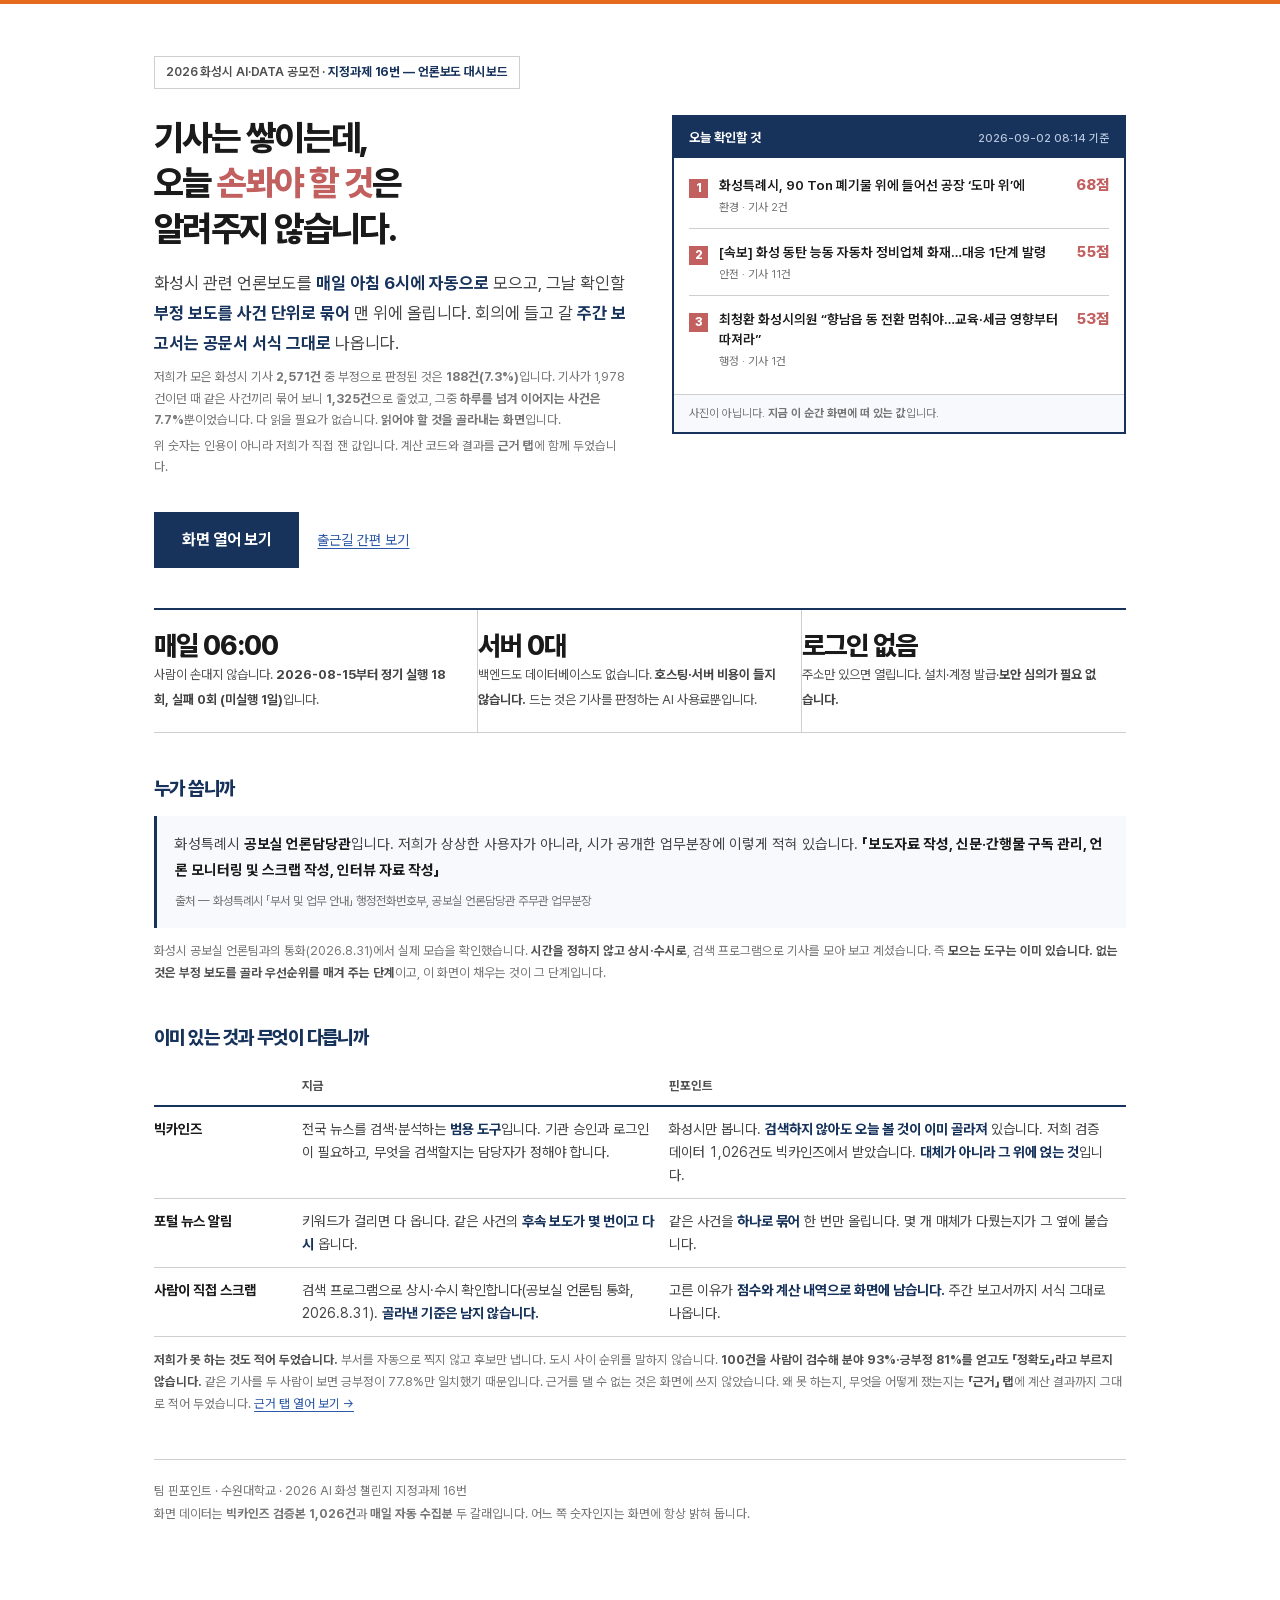
==== commit 1c39cfa6: "Fix issue category tie and report validation text" ====
--- a/index.html
+++ b/index.html
@@ -1436,7 +1436,7 @@
   <div class="stats">
     <div class="stat"><div class="label">전체 기사</div><div class="value" id="stTotal">-</div><div class="sub">선택 기간 내</div></div>
     <div class="stat"><div class="label">부정 보도</div><div class="value neg" id="stNeg">-</div><div class="sub" id="stNegRate"></div></div>
-    <div class="stat"><div class="label">부정 보도 최다 분야</div><div class="value word" id="stTopCat">-</div><div class="sub" id="stTopCatSub">부정 기사 수 기준</div></div>
+    <div class="stat"><div class="label">기간 내 부정 최다 분야</div><div class="value word" id="stTopCat">-</div><div class="sub" id="stTopCatSub">부정 기사 수 기준</div></div>
     <div class="stat"><div class="label">핵심 키워드</div><div class="value word" id="stTopKw">-</div><div class="sub">언급 빈도 1위</div></div>
   </div>
 
@@ -1508,6 +1508,24 @@
       위 기간 필터와 무관하게 <b>모은 것 전체의 마지막 두 주</b>를 봅니다.</div>
   </div>
 
+  <!-- 이번 주 대 지난주(분야×주간 증감) 바로 아래에 분야별 격자(분야×주간 흐름)를 붙인다.
+       같은 질문을 다른 해상도로 보는 화면이라 이어 봐야 한다. 브랜드 지표는 성격이 달라 뒤로. -->
+  <div class="card heat-card" id="heatCard" style="display:none;">
+    <div class="heat-head">
+      <h3 style="margin:0;">분야별 부정 보도 — 어디를 먼저 봐야 하나</h3>
+      <span class="heat-sub" id="heatSub"></span>
+      <div class="heat-scope" id="heatScope">
+        <button class="scope-btn" data-w="12">최근 12주</button>
+        <button class="scope-btn" data-w="26">최근 26주</button>
+        <button class="scope-btn" data-w="0">전체</button>
+      </div>
+    </div>
+    <div class="heat-lead" id="heatLead"></div>
+    <div class="heat-nav" id="heatNav"></div>
+    <div class="heat-wrap"><div class="heat" id="heatGrid"></div></div>
+    <div class="heat-legend" id="heatLegend"></div>
+  </div>
+
   <div class="card" id="mentionCard" style="display:none;">
     <div class="chart-head">
       <h3 style="margin:0;">시장·기관 언급 추이 — 브랜드 이미지 관리</h3>
@@ -1524,22 +1542,6 @@
         부정 보도를 세는 것 자체가 목적이 아니라 <b>시 브랜드 이미지를 관리하는 것</b>이 목적입니다.
         지자체장의 이미지가 곧 장소브랜드 관리로 이어진다는 선행연구가 있습니다(이효복·최지혜·김지현, 2018).
       </details></div>
-  </div>
-
-  <div class="card heat-card" id="heatCard" style="display:none;">
-    <div class="heat-head">
-      <h3 style="margin:0;">분야별 부정 보도 — 어디를 먼저 봐야 하나</h3>
-      <span class="heat-sub" id="heatSub"></span>
-      <div class="heat-scope" id="heatScope">
-        <button class="scope-btn" data-w="12">최근 12주</button>
-        <button class="scope-btn" data-w="26">최근 26주</button>
-        <button class="scope-btn" data-w="0">전체</button>
-      </div>
-    </div>
-    <div class="heat-lead" id="heatLead"></div>
-    <div class="heat-nav" id="heatNav"></div>
-    <div class="heat-wrap"><div class="heat" id="heatGrid"></div></div>
-    <div class="heat-legend" id="heatLegend"></div>
   </div>
 
   </div><!-- /흐름 -->
@@ -1834,26 +1836,19 @@
 
     <div class="wy">
       <h3>색을 이렇게 고른 이유</h3>
-      <div class="wy-sub">색을 고치면서 저희가 쓰던 색에 근거가 없다는 것을 알게 됐습니다.
-        그 과정을 그대로 적습니다.</div>
-
-      <div class="ml-warn" style="margin-bottom:14px">
-        <b>먼저 바로잡습니다.</b> 저희는 기준색을 초록으로 쓰면서
-        <b>"화성시 상징색이 녹색이라서"</b>라고 설명해 왔습니다.
-        <b>확인하지 않고 쓴 말이었고, 사실이 아닙니다.</b>
-        화성시청 시 상징 안내는 <b>오렌지와 회색</b>이라고 적고 있습니다.
-        화성시청 화면을 직접 재봤을 때도 강조색은 주황과 파랑이었고 초록은 없었습니다.
-      </div>
+      <div class="wy-sub">장식으로 고른 색이 없습니다. 전부 재서 정했고, 그 근거를 적습니다.</div>
 
       <div class="wy-a" style="margin-bottom:14px">
-        <b>그렇다고 오렌지로 바꾸지도 않았습니다. 재본 값이 막았습니다.</b>
-        흰 바탕에서의 명암비(WCAG 2.1)입니다. 본문 글자는 4.5 이상이어야 합니다.
+        <b>화성시 상징색부터 검토했습니다.</b> 화성시청 시 상징 안내는 <b>오렌지와 회색</b>이고,
+        시청 화면의 강조색은 주황과 파랑입니다. 직접 확인하고
+        흰 바탕에서의 명암비(WCAG 2.1)를 쟀습니다. 본문 글자는 4.5 이상이어야 합니다.
         <ul style="margin:8px 0 0;padding-left:18px">
-          <li>본문 먹색 <b>16.17</b> · 남색 <b>11.72</b> · 옛 초록 5.24</li>
+          <li>본문 먹색 <b>16.17</b> · 남색 <b>11.72</b></li>
           <li>화성시 오렌지 <b>3.01</b>, 화성시청 파랑 <b>2.90</b> — <b>둘 다 본문 기준 미달</b>입니다.</li>
         </ul>
         게다가 오렌지는 부정 보도를 표시하는 빨강과 <b>RGB 거리 76</b>으로 붙어 있습니다.
-        초록은 121이었습니다. <b>부정 보도를 세는 화면에서 기준색과 경고색이 붙어 있으면 안 됩니다.</b>
+        <b>부정 보도를 세는 화면에서 기준색과 경고색이 붙어 있으면 안 됩니다.</b>
+        그래서 상징색은 본문 기준색이 아니라 다른 자리에 씁니다.
       </div>
 
       <div class="wy-not">
@@ -2316,23 +2311,31 @@
 
 // ── 무엇이 문제인가 ─────────────────────────────────────────
 // 묶인 기사들의 제목에서 공통으로 나오는 낱말을 뽑는다. 지어내지 않고 세기만 한다.
-const WHY_STOP = new Set(["화성", "화성시", "동탄", "경기", "속보", "종합", "단독", "영상",
-  "포토", "인터뷰", "기자", "오늘", "내일", "올해", "지난", "이번", "관련", "위해", "대한"]);
+const WHY_STOP = new Set(["화성", "화성시", "화성특례시", "특례시", "동탄", "경기", "속보", "종합", "단독", "영상",
+  "포토", "인터뷰", "기자", "오늘", "내일", "올해", "지난", "이번", "관련", "위해", "대한",
+  // 조사·서술어 조각 — 문장의 부품이지 쟁점이 아니다. "위에 · 들어선" 같은 표시를 막는다.
+  "위에", "아래", "위로", "가운데", "들어선", "들어간", "들어온", "나선", "나온", "향한", "열린",
+  "만든", "담긴", "놓인", "세운", "통해", "대해", "따라", "이후", "최근", "결국", "모습", "이날"]);
+// 낱말 끝의 조사를 떼고 센다. 떼고 나서 두 글자가 안 되면 원형을 둔다("도마"의 "마"를 떼지 않게).
+const WHY_JOSA = /(에서|으로|이라|라는|에게|보다|처럼|까지|부터|마저|조차|에|은|는|이|가|을|를|와|과|의|도|로|만)$/;
+const whyNorm = w => { const s = w.replace(WHY_JOSA, ""); return s.length >= 2 ? s : w; };
 
 function issueWhy(it) {
   const titles = it.titles || [];
   const cnt = {};
   titles.forEach(t => {
     const seen = new Set();
-    (t.match(/[가-힣A-Za-z0-9]{2,}/g) || []).forEach(w => {
-      if (WHY_STOP.has(w) || w.length < 2 || seen.has(w)) return;
+    (t.match(/[가-힣A-Za-z0-9]{2,}/g) || []).forEach(raw => {
+      const w = whyNorm(raw);
+      if (WHY_STOP.has(w) || w.length < 2 || /^\d+$/.test(w) || seen.has(w)) return;
       seen.add(w);
       cnt[w] = (cnt[w] || 0) + 1;
     });
   });
+  const hang = w => /[가-힣]/.test(w) ? 1 : 0;   // 횟수가 같으면 한글 낱말을 앞에 둔다
   const common = Object.entries(cnt)
     .filter(([, c]) => c >= Math.max(2, Math.ceil(titles.length * 0.5)))
-    .sort((a, b) => b[1] - a[1]).slice(0, 4).map(([w]) => w);
+    .sort((a, b) => (b[1] - a[1]) || (hang(b[0]) - hang(a[0]))).slice(0, 4).map(([w]) => w);
   const span = it.first === it.last ? "하루" : `${it.first.replaceAll("-", ".")}부터 ${it.last.replaceAll("-", ".")}까지`;
   return { common, span };
 }
@@ -2576,7 +2579,7 @@
         return `<div class="surge"><b>${CAT_LABEL[s.cat] || s.cat}</b> 분야 부정 보도가
         최근 ${s.days}일 <b>${s.recent}건</b>입니다. 그 이전 ${bd}일은 ${bc}건이었으므로
         하루 평균으로는 <b>${s.ratio}배</b>입니다.
-        이 분야를 먼저 살펴보시기 바랍니다.</div>`;
+        최근 급증 분야이므로 추이를 살펴보시기 바랍니다.</div>`;
       }).join("")
     : "";
 
@@ -3317,8 +3320,8 @@
   const sameBasis = Math.abs(recentAuto - baseAuto) < 0.3;
 
   document.getElementById("heatLead").innerHTML =
-    `최근 4주에는 <b>${label[worst.c] || worst.c} 분야를 먼저 보셔야 합니다.</b> `
-    + `부정 보도가 <b>${worst.r}건</b>으로 가장 많습니다. `
+    `최근 4주에는 <b>${label[worst.c] || worst.c} 분야</b> 부정 보도가 <b>${worst.r}건</b>으로
+      가장 많아 <b>먼저 살펴볼 필요가 있습니다.</b> `
     + (sameBasis
         ? `그 이전 4주(${worst.b}건)보다 `
           + (worst.r > worst.b ? `<b>${worst.r - worst.b}건 늘었습니다.</b>`
@@ -3422,7 +3425,7 @@
   document.getElementById("stTopCat").textContent =
     topNegCatS ? (CAT_LABEL[topNegCatS[0]] || topNegCatS[0]) : "-";
   document.getElementById("stTopCatSub").textContent =
-    topNegCatS ? "부정 " + topNegCatS[1] + "건 · 이 분야를 먼저" : "부정 보도 없음";
+    topNegCatS ? "부정 " + topNegCatS[1] + "건 · 기간 합계" : "부정 보도 없음";
   document.getElementById("stTopKw").textContent = kwSorted.length ? kwSorted[0][0] : "-";
 
   document.getElementById("kwList").innerHTML = kwSorted.slice(0, 8)
@@ -3491,15 +3494,16 @@
       + "<b>두 출처는 수집 방식이 달라 곧바로 견줄 수 없습니다.</b>"
       + (partialLast ? " 맨 끝 주는 <b>아직 집계 중</b>입니다." : "")
       + `<details class="note-fold"><summary>자세한 읽는 법</summary>`
+      + `<b>부정 비율</b> — 붉은 선은 주마다 다른 값입니다. `
       + (baseNeg != null
-          ? `<b>회색 점선</b>은 사람이 고른 검증본 2개월치 비율 <b>${baseNeg}%</b>입니다. `
+          ? `회색 점선은 사람이 고른 검증본 2개월치 비율 <b>${baseNeg}%</b>이고, `
           : "")
       + (stableNeg != null
-          ? `수집이 자리잡은 뒤 자동수집분은 <b>${stableNeg}%</b>입니다. 점선은 참고선일 뿐 기준값이 아닙니다. `
+          ? `수집이 자리잡은 뒤 자동수집분 평균은 <b>${stableNeg}%</b>입니다. 점선은 참고선일 뿐 기준값이 아닙니다. `
           : "")
       + (warmIdx.length
           ? "옅게 덮인 구간은 <b>자동수집 초기</b>라 하루 5~6건밖에 못 모아 비율이 흔들리는 구간입니다. " : "")
-      + "두 출처는 수집 범위도 달라 <b>건수 자체도 견줄 수 없습니다.</b></details>";
+      + "<br><b>수집 건수</b> — 두 출처는 수집 범위가 달라 <b>건수 자체도 견줄 수 없습니다.</b></details>";
   } else {
     noteEl.style.display = "none";
   }
@@ -3592,10 +3596,11 @@
     const gapTxt = gap.c
       ? ` 가장 크게 갈리는 곳은 <b>${CAT_LABEL[gap.c] || gap.c}</b>으로, 검증본 ${share(ver, gap.c)}% 대 자동수집 ${share(liv, gap.c)}%입니다.`
       : "";
+    // 검증본만 보는 화면에서 자동수집과의 비교 문장을 되풀이하면 겹말이 된다. 전체 보기에서만 말한다.
     catNoteEl.innerHTML = catScope === "all"
-      ? `검증본 ${ver.length.toLocaleString()}건 + 자동수집 ${liv.length.toLocaleString()}건을 <b>합친</b> 비중입니다.`
+      ? `검증본 <b>${ver.length.toLocaleString()}건</b> + 자동수집 <b>${liv.length.toLocaleString()}건</b>을 <b>합친</b> 비중입니다.`
         + `${gapTxt} <b>[검증본만]</b>을 누르면 사람이 걸러낸 것만 봅니다.`
-      : `빅카인즈 검증본 ${catSrc.length.toLocaleString()}건만 집계한 비중입니다.${gapTxt}`;
+      : `빅카인즈 검증본 <b>${catSrc.length.toLocaleString()}건</b>만 집계한 비중입니다. <b>[전체]</b>를 누르면 자동수집과 합쳐 봅니다.`;
   } else {
     catNoteEl.style.display = "none";
   }
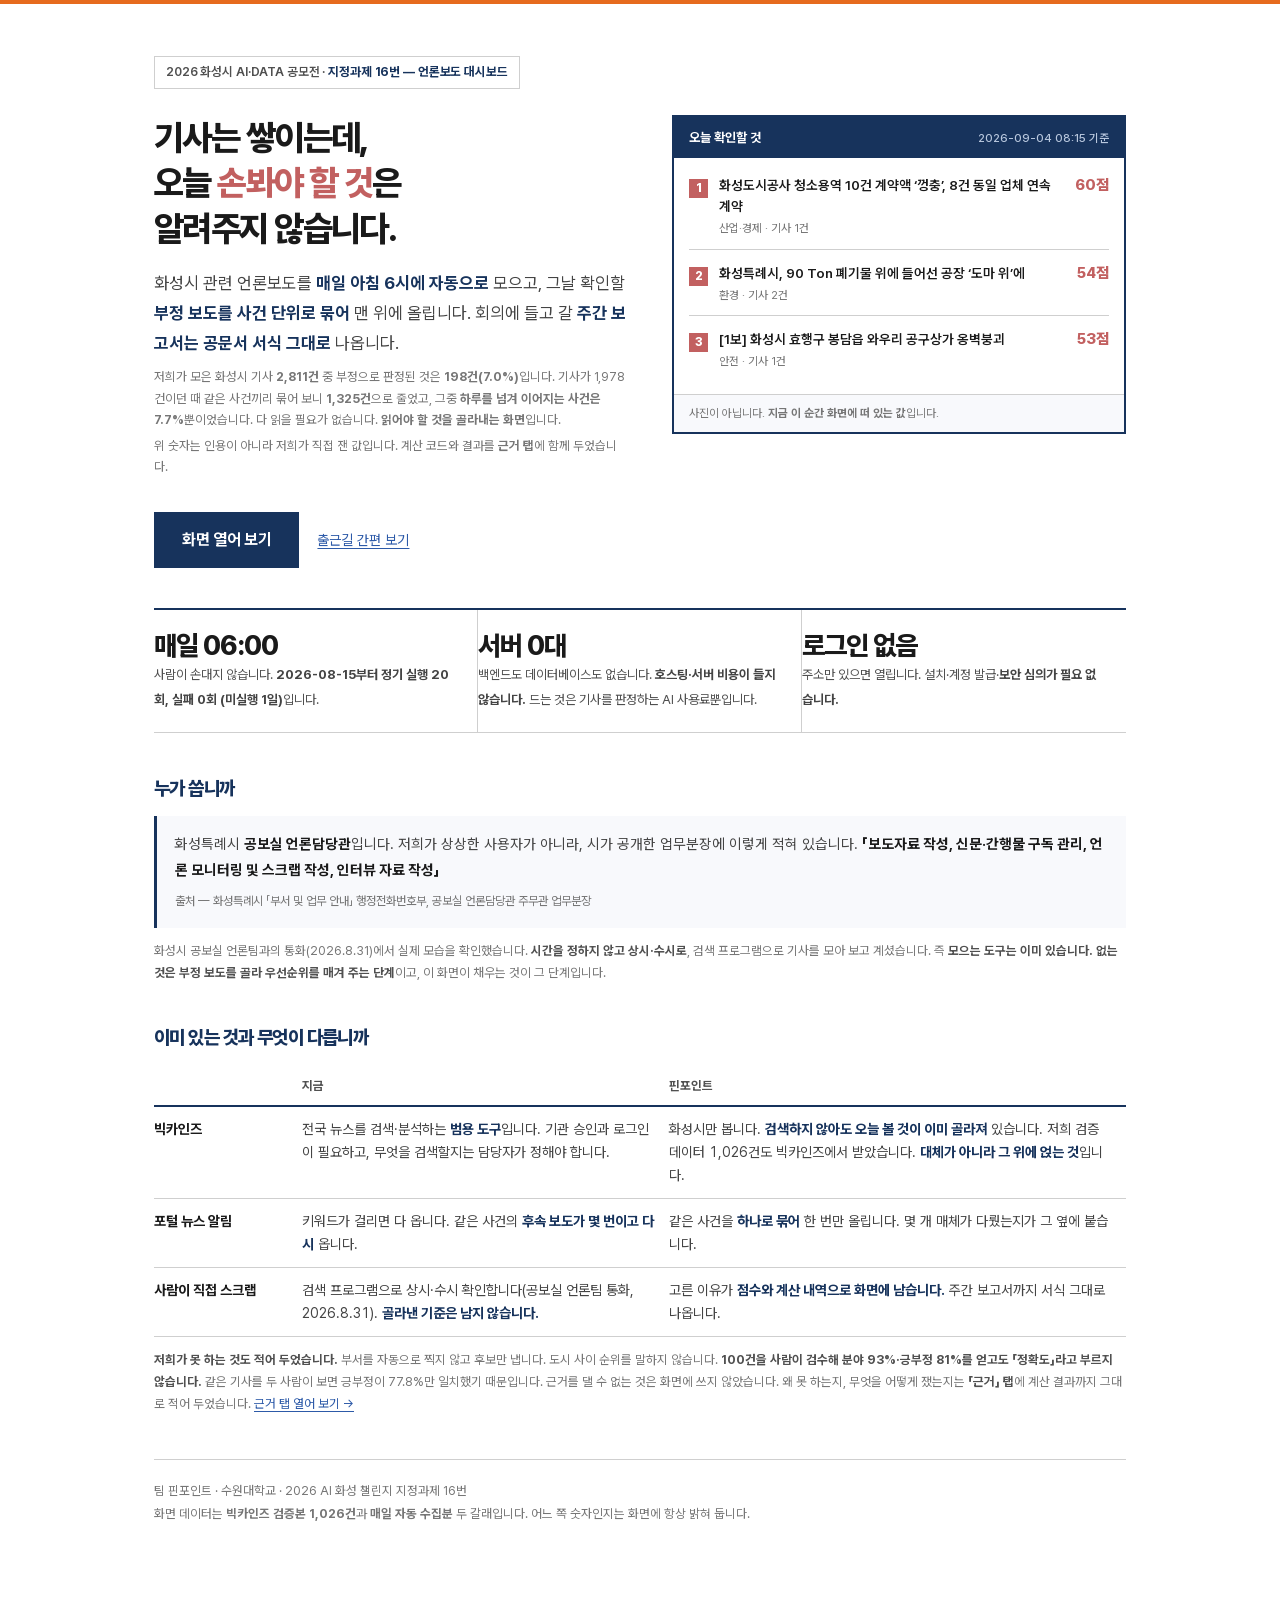
==== commit f4740553: "본선 심사 조언 반영 — 상태 나누기·자체 모델 실험·본문 로드맵 - 대응 상태 내보내기/불러오기: 서버 없이 파일로 팀과 상태를 합친다(더 진행된 단계가 이김) - 자체 분류 모" ====
--- a/index.html
+++ b/index.html
@@ -734,6 +734,10 @@
   }
 
   .dept-note { font-size: 11.5px; color: var(--muted2); margin-top: 9px; line-height: 1.55; }
+  .act-io { font-size: 11px; font-weight: 700; color: var(--title); background: none;
+    border: 1px solid var(--title); border-radius: 2px; padding: 2px 8px; cursor: pointer; margin: 0 2px; }
+  .act-io:hover { background: var(--pale, #eef3fb); }
+  .act-io-msg { font-size: 11px; color: var(--title); margin-left: 4px; }
 
   .issues-head { display: flex; align-items: baseline; gap: 9px; flex-wrap: wrap; margin-bottom: 10px; }
   .issues-note { font-size: 12.5px; color: var(--muted); }
@@ -1467,6 +1471,16 @@
       분야에 해당하는 부서를 <b>화성특례시 행정조직안내</b>에서 가져와 후보로만 보여드립니다.</div>
     <div class="dept-note"><b>확정은 담당자가 하십시오.</b>
       대응 상태도 담당자가 직접 누르는 값이며 이 브라우저에만 저장됩니다.</div>
+    <!-- 서버 없이도 상태를 팀과 나눌 수 있게 파일로 내보내고 불러온다.
+         "쌓이면 저장이 필요하다"는 지적에 대한, 서버리스를 지키는 답이다. -->
+    <div class="dept-note">
+      대응 상태를 팀과 나누려면 —
+      <button type="button" class="act-io" id="actExport">상태 내보내기</button>
+      <button type="button" class="act-io" id="actImport">상태 불러오기</button>
+      <input type="file" id="actImportFile" accept=".json,application/json" style="display:none">
+      <span id="actIoMsg" class="act-io-msg"></span>
+      <i>파일로 주고받는 방식입니다. 불러오면 지금 상태와 합쳐지고, 같은 사건은 더 진행된 단계가 남습니다.</i>
+    </div>
     <div class="todo-tie" id="todoTie"></div>
     <div class="trust" id="trustBox"></div>
   </div>
@@ -1750,6 +1764,9 @@
                 <b>고쳤다고 해서 이미 적용된 것처럼 말하지 않겠습니다.</b>
         지금 보시는 판정은 여전히 제목으로 내린 것이고,
         사람이 검수한 값이 분야 93%·긍부정 81%에 머무는 이유도 거기 있습니다.
+        <br><b>적용 로드맵</b> — 본문은 언론사 저작물이라 지금 방식(현장 수집·즉시 폐기)을 상시로 돌리지 않습니다.
+        본문을 합법적으로 제공하는 <b>공식 API를 확보하는 대로</b>, 부정 후보 기사부터 본문 판정을 붙이고
+        전후 비교를 이 자리에서 공개하겠습니다.
         </div>
 
         <div class="wy-a" style="margin-bottom:14px">
@@ -1909,6 +1926,31 @@
           도구를 그렇게 만든 저희 잘못이고, 다음에 고칠 것입니다.</div>
         <div><b>독립 라벨링이 아니라 검수입니다</b>AI 답을 먼저 보여주고 맞는지 물었습니다.
           판단이 AI 쪽으로 끌릴 수 있습니다. 처음부터 사람이 매기는 정답지는 아직 없습니다.</div>
+      </div>
+    </div>
+
+    <div class="wy">
+      <h3>자체 분류 모델 실험 — 외부 AI 없이도 되는가</h3>
+      <div class="wy-sub">외부 AI 호출에만 기대지 말고 자체 모델을 만들어 보라는 조언을 받아,
+        2026년 9월 4일에 기초 실험을 했습니다. AI 판정 1,545건을 정답 삼아
+        가벼운 모델(TF-IDF + 로지스틱 회귀)을 학습시키고, 떼어 둔 20%에서 얼마나 따라오는지 쟀습니다.</div>
+      <div class="wy-a" style="margin-bottom:10px">
+        <b>결과 — 부정 선별만은 가벼운 모델도 꽤 합니다.</b>
+        <ul style="margin:8px 0 0;padding-left:18px">
+          <li>부정이냐 아니냐: <b>95.8% 일치</b> (사람 확인을 거친 검증본 1,026건에 교차 적용해도 93.0%)</li>
+          <li>분야 7종: 76.7% · 긍정/중립/부정 3종: 82.8% — <b>세부 판정은 아직 AI를 못 따라옵니다</b></li>
+          <li>검증본 교차에서는 분야 57.6%·긍부정 54.7%로 크게 떨어집니다 —
+            두 데이터의 수집 방식이 달라 생기는 차이로, 저희가 두 출처를 섞지 않는 이유와 같은 현상입니다</li>
+        </ul>
+      </div>
+      <div class="wy-not">
+        <div><b>이 값은 정확도가 아닙니다</b>정답을 사람이 아니라 AI가 매긴 데이터라,
+          「가벼운 모델이 AI 판정을 얼마나 흉내 내는가」를 잰 것입니다.</div>
+        <div><b>그래서 지금은 바꾸지 않습니다</b>세부 판정 품질이 떨어지는 것을 확인했으므로
+          판정은 계속 AI가 하고, 이 실험은 근거로만 둡니다.</div>
+        <div><b>다음 단계</b>사람 검수가 쌓여 정답지가 되면 재학습해서,
+          부정 선별처럼 <b>가벼운 모델로 충분한 단계부터</b> 비용을 줄이는 경로를 검토합니다.
+          외부 AI 없이 내부에서 도는 구성의 가능성을 확인해 둔 것입니다.</div>
       </div>
     </div>
 
@@ -2308,6 +2350,56 @@
   try { localStorage.setItem(ACT_KEY, JSON.stringify(ACTION)); } catch (e) {}
 }
 function actKey(it) { return (it.label || it.titles?.[0] || "").slice(0, 60); }
+
+// ── 상태 나누기 — 서버 없이 파일로 ──────────────────────────
+// 확인함·대응 중 표시가 한 브라우저에 갇히지 않게 한다. 합칠 때는 더 진행된 단계가 이긴다.
+const ACT_RANK = { none: 0, seen: 1, doing: 2, done: 3 };
+function initActShare() {
+  const ex = document.getElementById("actExport"), im = document.getElementById("actImport");
+  const file = document.getElementById("actImportFile"), msg = document.getElementById("actIoMsg");
+  if (!ex || !im || !file) return;
+  ex.onclick = () => {
+    const data = { 종류: "핀포인트 대응 상태", 내보낸때: new Date().toISOString(),
+      action: ACTION, watch: WATCH };
+    const a = document.createElement("a");
+    a.href = URL.createObjectURL(new Blob([JSON.stringify(data, null, 1)], { type: "application/json" }));
+    a.download = "핀포인트_대응상태_" + new Date().toISOString().slice(0, 10) + ".json";
+    a.click();
+    URL.revokeObjectURL(a.href);
+    if (msg) msg.textContent = "내보냈습니다.";
+  };
+  im.onclick = () => file.click();
+  file.onchange = () => {
+    const f = file.files[0];
+    if (!f) return;
+    const r = new FileReader();
+    r.onload = () => {
+      try {
+        const d = JSON.parse(r.result);
+        if (!d || typeof d.action !== "object") throw new Error("형식");
+        let merged = 0;
+        Object.entries(d.action).forEach(([k, v]) => {
+          if (!(v in ACT_RANK)) return;
+          if ((ACT_RANK[v] || 0) > (ACT_RANK[ACTION[k]] || 0)) { ACTION[k] = v; merged++; }
+        });
+        if (Array.isArray(d.watch)) {
+          d.watch.filter(x => typeof x === "string").forEach(w => {
+            if (!WATCH.includes(w) && WATCH.length < 12) WATCH.push(w);
+          });
+          saveWatch();
+        }
+        saveAction();
+        if (NEWS.length) updateDashboard();
+        if (msg) msg.textContent = "불러왔습니다 — 상태 " + merged + "건을 합쳤습니다.";
+      } catch (e) {
+        if (msg) msg.textContent = "이 파일은 핀포인트 상태 파일이 아닙니다.";
+      }
+      file.value = "";
+    };
+    r.readAsText(f);
+  };
+}
+document.addEventListener("DOMContentLoaded", initActShare);
 
 // ── 무엇이 문제인가 ─────────────────────────────────────────
 // 묶인 기사들의 제목에서 공통으로 나오는 낱말을 뽑는다. 지어내지 않고 세기만 한다.
